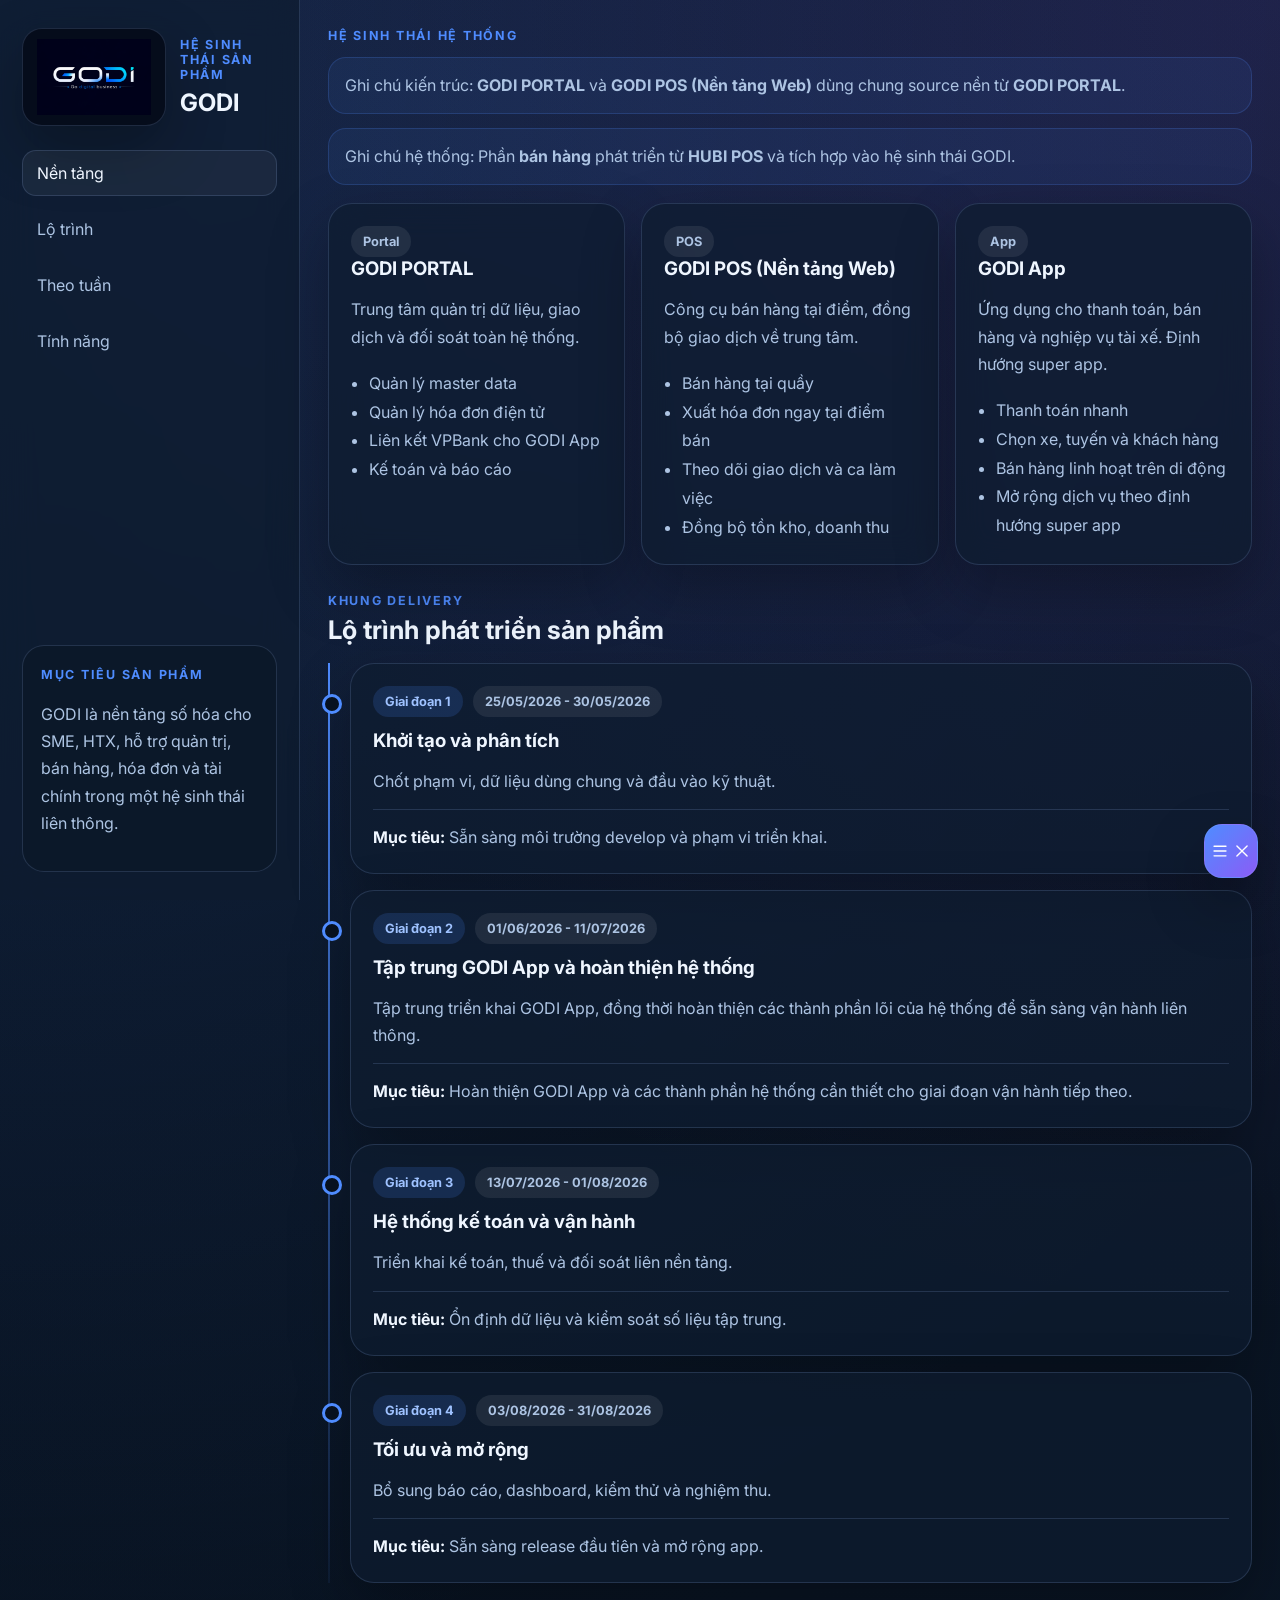
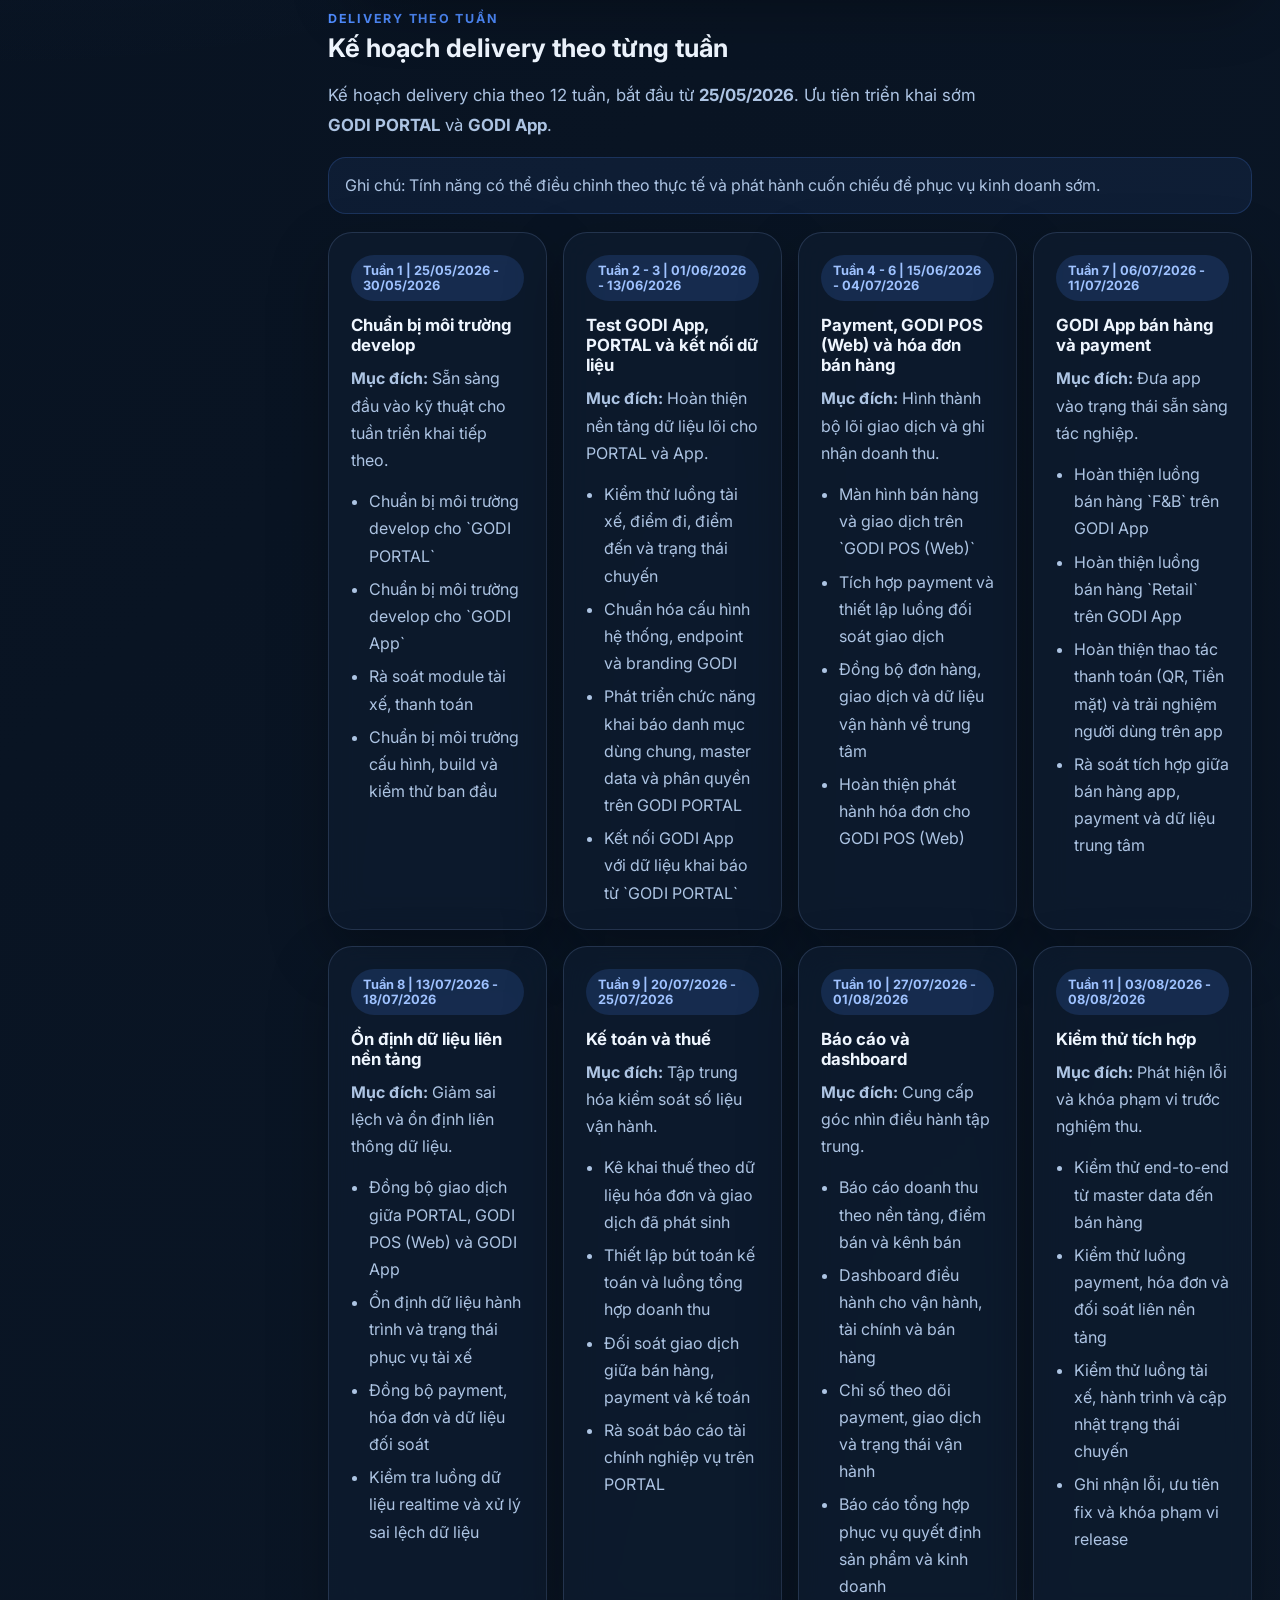
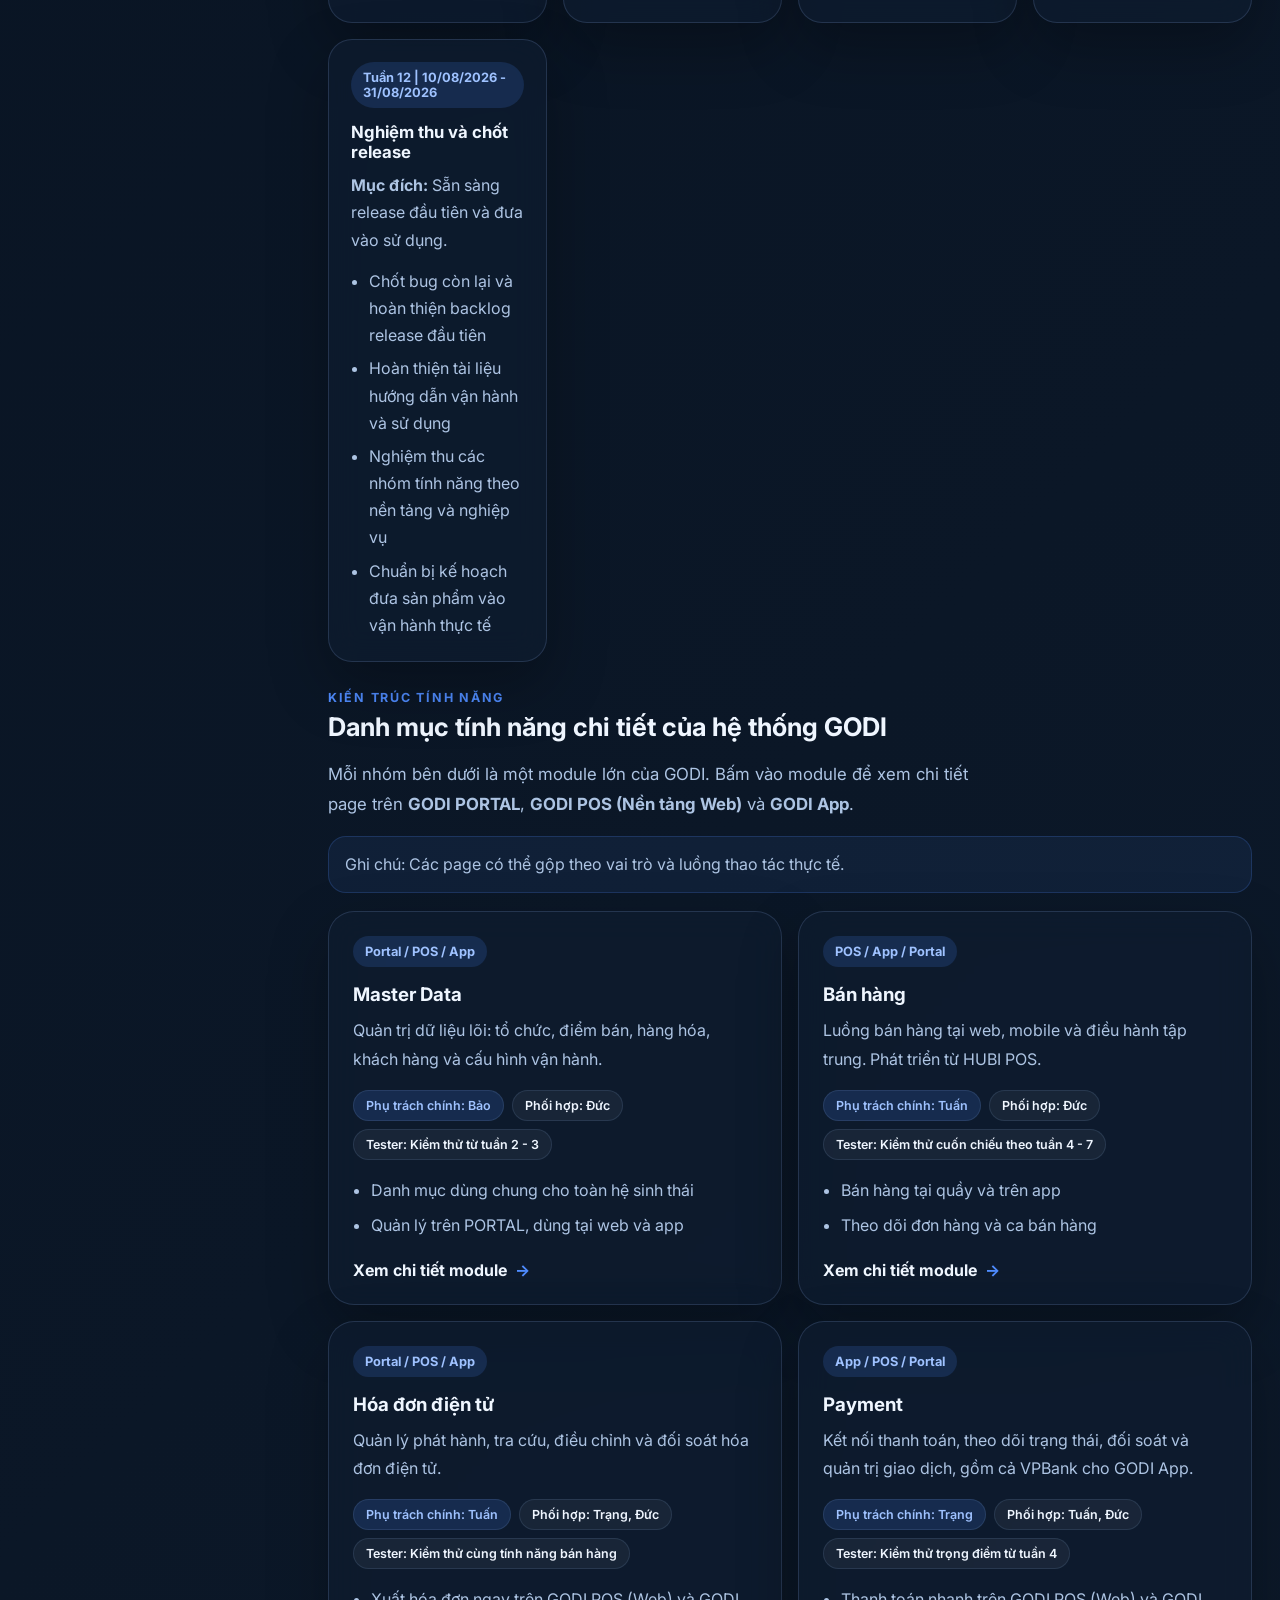
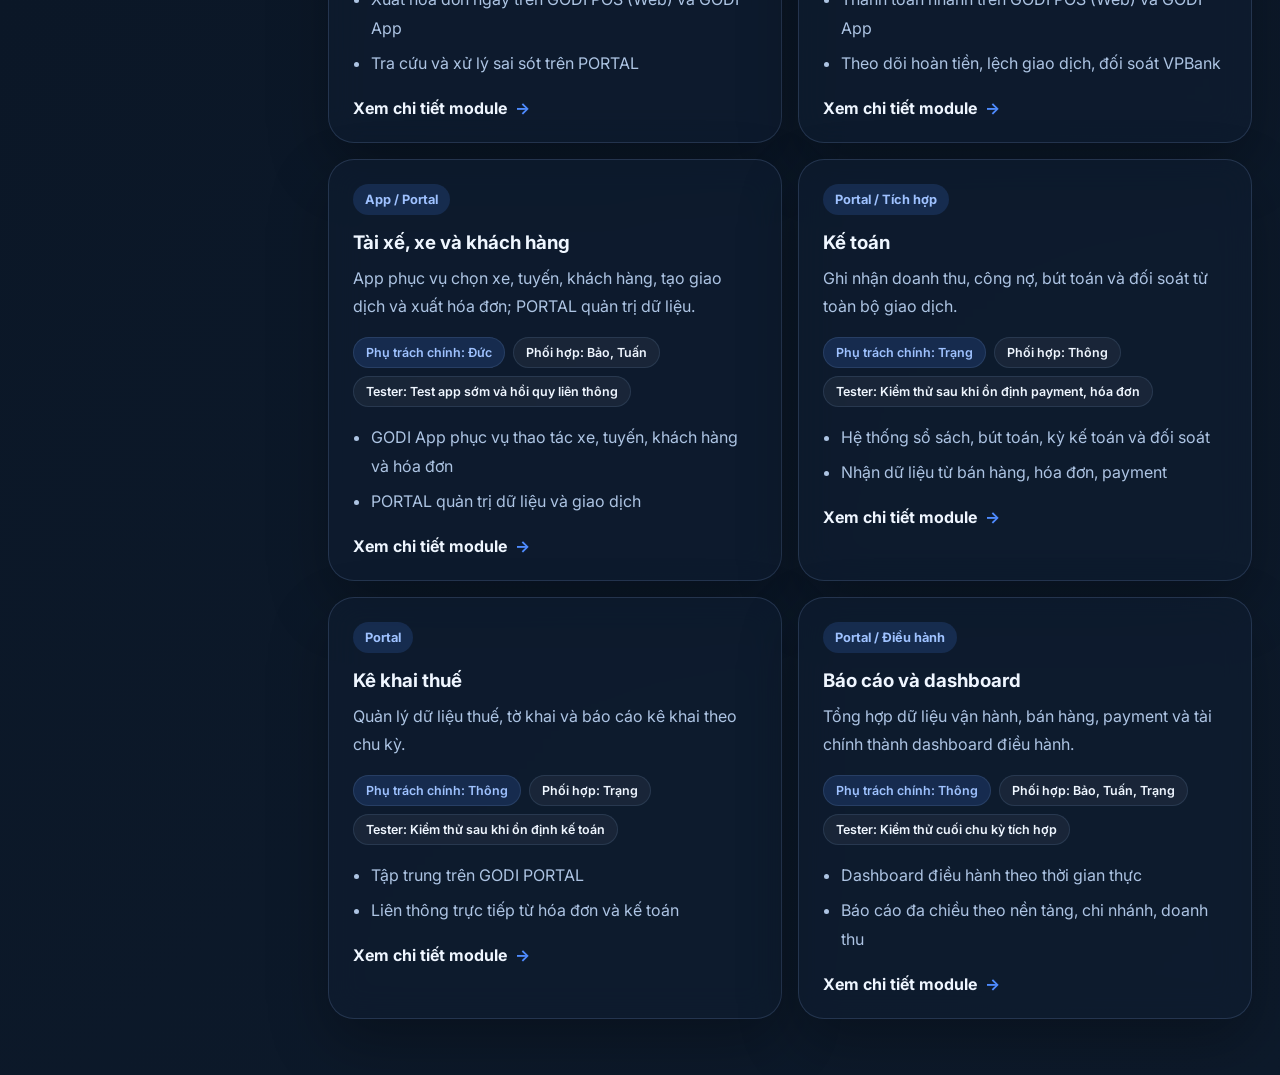
==== index.html @ 2b952940 "Add files via upload" ====
<!DOCTYPE html>
<html lang="vi">
<head>
  <meta charset="UTF-8">
  <meta name="viewport" content="width=device-width, initial-scale=1.0">
  <title>GODI Product Plan</title>
  <meta
    name="description"
    content="Kế hoạch phát triển sản phẩm GODI gồm GODI PORTAL, GODI POS (Nền tảng Web) và GODI App với định hướng phát triển thành super app."
  >
  <link rel="preconnect" href="https://fonts.googleapis.com">
  <link rel="preconnect" href="https://fonts.gstatic.com" crossorigin>
  <link
    href="https://fonts.googleapis.com/css2?family=Inter:wght@400;500;600;700;800&display=swap"
    rel="stylesheet"
  >
  <link rel="icon" type="image/png" href="images/Logo_GODI_1779421321268.png">
  <link rel="stylesheet" href="styles.css">
</head>
<body>
  <div class="page-shell">
    <aside class="side-panel" id="sidePanel">
      <div class="brand-block">
        <div class="brand-logo-wrap">
          <img
            src="images/Logo_GODI_1779421321268.png"
            alt="Logo GODI"
            class="brand-logo"
          >
        </div>
        <div>
          <p class="eyebrow">Hệ sinh thái sản phẩm</p>
          <h1>GODI</h1>
        </div>
      </div>

      <nav class="side-nav">
        <a href="#platforms" class="nav-link active">Nền tảng</a>
        <a href="#timeline" class="nav-link">Lộ trình</a>
        <a href="#weekly-plan" class="nav-link">Theo tuần</a>
        <a href="#features" class="nav-link">Tính năng</a>
      </nav>

      <div class="side-summary">
        <p class="eyebrow">Mục tiêu sản phẩm</p>
        <p>GODI là nền tảng số hóa cho SME, HTX, hỗ trợ quản trị, bán hàng, hóa đơn và tài chính trong một hệ sinh thái liên thông.</p>
      </div>
    </aside>

    <button
      class="mobile-nav-overlay"
      id="mobileNavOverlay"
      type="button"
      aria-label="Đóng menu điều hướng"
    ></button>

    <main class="content">
      <section class="section" id="platforms">
        <div class="section-heading">
          <p class="eyebrow">Hệ sinh thái hệ thống</p>
          <p class="timeline-note">
            Ghi chú kiến trúc: <strong>GODI PORTAL</strong> và <strong>GODI POS (Nền tảng Web)</strong> dùng chung source nền từ <strong>GODI PORTAL</strong>.
          </p>
          <p class="timeline-note">
            Ghi chú hệ thống: Phần <strong>bán hàng</strong> phát triển từ <strong>HUBI POS</strong> và tích hợp vào hệ sinh thái GODI.
          </p>
        </div>

        <div class="platform-grid">
          <article class="platform-card glass-card">
            <span class="platform-tag">Portal</span>
            <h3>GODI PORTAL</h3>
            <p>Trung tâm quản trị dữ liệu, giao dịch và đối soát toàn hệ thống.</p>
            <ul>
              <li>Quản lý master data</li>
              <li>Quản lý hóa đơn điện tử</li>
              <li>Liên kết VPBank cho GODI App</li>
              <li>Kế toán và báo cáo</li>
            </ul>
          </article>

          <article class="platform-card glass-card">
            <span class="platform-tag">POS</span>
            <h3>GODI POS (Nền tảng Web)</h3>
            <p>Công cụ bán hàng tại điểm, đồng bộ giao dịch về trung tâm.</p>
            <ul>
              <li>Bán hàng tại quầy</li>
              <li>Xuất hóa đơn ngay tại điểm bán</li>
              <li>Theo dõi giao dịch và ca làm việc</li>
              <li>Đồng bộ tồn kho, doanh thu</li>
            </ul>
          </article>

          <article class="platform-card glass-card">
            <span class="platform-tag">App</span>
            <h3>GODI App</h3>
            <p>Ứng dụng cho thanh toán, bán hàng và nghiệp vụ tài xế. Định hướng super app.</p>
            <ul>
              <li>Thanh toán nhanh</li>
              <li>Chọn xe, tuyến và khách hàng</li>
              <li>Bán hàng linh hoạt trên di động</li>
              <li>Mở rộng dịch vụ theo định hướng super app</li>
            </ul>
          </article>
        </div>
      </section>

      <section class="section" id="timeline">
        <div class="section-heading">
          <p class="eyebrow">Khung Delivery</p>
          <h2>Lộ trình phát triển sản phẩm</h2>
        </div>

        <div class="timeline">
          <article class="timeline-item">
            <div class="timeline-meta">
              <span class="timeline-phase">Giai đoạn 1</span>
              <span class="timeline-duration">25/05/2026 - 30/05/2026</span>
            </div>
            <h3>Khởi tạo và phân tích</h3>
            <p>Chốt phạm vi, dữ liệu dùng chung và đầu vào kỹ thuật.</p>
            <p class="timeline-goal"><strong>Mục tiêu:</strong> Sẵn sàng môi trường develop và phạm vi triển khai.</p>
          </article>
          <article class="timeline-item">
            <div class="timeline-meta">
              <span class="timeline-phase">Giai đoạn 2</span>
              <span class="timeline-duration">01/06/2026 - 11/07/2026</span>
            </div>
            <h3>Tập trung GODI App và hoàn thiện hệ thống</h3>
            <p>Tập trung triển khai GODI App, đồng thời hoàn thiện các thành phần lõi của hệ thống để sẵn sàng vận hành liên thông.</p>
            <p class="timeline-goal"><strong>Mục tiêu:</strong> Hoàn thiện GODI App và các thành phần hệ thống cần thiết cho giai đoạn vận hành tiếp theo.</p>
          </article>
          <article class="timeline-item">
            <div class="timeline-meta">
              <span class="timeline-phase">Giai đoạn 3</span>
              <span class="timeline-duration">13/07/2026 - 01/08/2026</span>
            </div>
            <h3>Hệ thống kế toán và vận hành</h3>
            <p>Triển khai kế toán, thuế và đối soát liên nền tảng.</p>
            <p class="timeline-goal"><strong>Mục tiêu:</strong> Ổn định dữ liệu và kiểm soát số liệu tập trung.</p>
          </article>
          <article class="timeline-item">
            <div class="timeline-meta">
              <span class="timeline-phase">Giai đoạn 4</span>
              <span class="timeline-duration">03/08/2026 - 31/08/2026</span>
            </div>
            <h3>Tối ưu và mở rộng</h3>
            <p>Bổ sung báo cáo, dashboard, kiểm thử và nghiệm thu.</p>
            <p class="timeline-goal"><strong>Mục tiêu:</strong> Sẵn sàng release đầu tiên và mở rộng app.</p>
          </article>
        </div>
      </section>

      <section class="section" id="weekly-plan">
        <div class="section-heading">
          <p class="eyebrow">Delivery Theo Tuần</p>
          <h2>Kế hoạch delivery theo từng tuần</h2>
          <p class="lead">
            Kế hoạch delivery chia theo 12 tuần, bắt đầu từ <strong>25/05/2026</strong>. Ưu tiên triển khai sớm <strong>GODI PORTAL</strong> và <strong>GODI App</strong>.
          </p>
          <p class="timeline-note">
            Ghi chú: Tính năng có thể điều chỉnh theo thực tế và phát hành cuốn chiếu để phục vụ kinh doanh sớm.
          </p>
          <!-- <div class="section-actions">
            <a class="btn btn-secondary" href="gantt.html">Xem Gantt Chart</a>
          </div> -->
        </div>

        <div class="weekly-grid">
          <article class="weekly-card glass-card">
            <span class="week-badge">Tuần 1 | 25/05/2026 - 30/05/2026</span>
            <h3>Chuẩn bị môi trường develop</h3>
            <p class="weekly-purpose"><strong>Mục đích:</strong> Sẵn sàng đầu vào kỹ thuật cho tuần triển khai tiếp theo.</p>
            <ul class="weekly-feature-list">
              <li>Chuẩn bị môi trường develop cho `GODI PORTAL`</li>
              <li>Chuẩn bị môi trường develop cho `GODI App`</li>
              <li>Rà soát module tài xế, thanh toán</li>
              <li>Chuẩn bị môi trường cấu hình, build và kiểm thử ban đầu</li>
            </ul>
          </article>
          <article class="weekly-card glass-card">
            <span class="week-badge">Tuần 2 - 3 | 01/06/2026 - 13/06/2026</span>
            <h3>Test GODI App, PORTAL và kết nối dữ liệu</h3>
            <p class="weekly-purpose"><strong>Mục đích:</strong> Hoàn thiện nền tảng dữ liệu lõi cho PORTAL và App.</p>
            <ul class="weekly-feature-list">
              <li>Kiểm thử luồng tài xế, điểm đi, điểm đến và trạng thái chuyến</li>
              <li>Chuẩn hóa cấu hình hệ thống, endpoint và branding GODI</li>
              <li>Phát triển chức năng khai báo danh mục dùng chung, master data và phân quyền trên GODI PORTAL</li>
              <li>Kết nối GODI App với dữ liệu khai báo từ `GODI PORTAL`</li>
            </ul>
          </article>
          <article class="weekly-card glass-card">
            <span class="week-badge">Tuần 4 - 6 | 15/06/2026 - 04/07/2026</span>
            <h3>Payment, GODI POS (Web) và hóa đơn bán hàng</h3>
            <p class="weekly-purpose"><strong>Mục đích:</strong> Hình thành bộ lõi giao dịch và ghi nhận doanh thu.</p>
            <ul class="weekly-feature-list">
              <li>Màn hình bán hàng và giao dịch trên `GODI POS (Web)`</li>
              <li>Tích hợp payment và thiết lập luồng đối soát giao dịch</li>
              <li>Đồng bộ đơn hàng, giao dịch và dữ liệu vận hành về trung tâm</li>
              <li>Hoàn thiện phát hành hóa đơn cho GODI POS (Web)</li>
            </ul>
          </article>
          <article class="weekly-card glass-card">
            <span class="week-badge">Tuần 7 | 06/07/2026 - 11/07/2026</span>
            <h3>GODI App bán hàng và payment</h3>
            <p class="weekly-purpose"><strong>Mục đích:</strong> Đưa app vào trạng thái sẵn sàng tác nghiệp.</p>
            <ul class="weekly-feature-list">
              <li>Hoàn thiện luồng bán hàng `F&B` trên GODI App</li>
              <li>Hoàn thiện luồng bán hàng `Retail` trên GODI App</li>
              <li>Hoàn thiện thao tác thanh toán (QR, Tiền mặt) và trải nghiệm người dùng trên app</li>
              <li>Rà soát tích hợp giữa bán hàng app, payment và dữ liệu trung tâm</li>
            </ul>
          </article>
          <article class="weekly-card glass-card">
            <span class="week-badge">Tuần 8 | 13/07/2026 - 18/07/2026</span>
            <h3>Ổn định dữ liệu liên nền tảng</h3>
            <p class="weekly-purpose"><strong>Mục đích:</strong> Giảm sai lệch và ổn định liên thông dữ liệu.</p>
            <ul class="weekly-feature-list">
              <li>Đồng bộ giao dịch giữa PORTAL, GODI POS (Web) và GODI App</li>
              <li>Ổn định dữ liệu hành trình và trạng thái phục vụ tài xế</li>
              <li>Đồng bộ payment, hóa đơn và dữ liệu đối soát</li>
              <li>Kiểm tra luồng dữ liệu realtime và xử lý sai lệch dữ liệu</li>
            </ul>
          </article>

          <article class="weekly-card glass-card">
            <span class="week-badge">Tuần 9 | 20/07/2026 - 25/07/2026</span>
            <h3>Kế toán và thuế</h3>
            <p class="weekly-purpose"><strong>Mục đích:</strong> Tập trung hóa kiểm soát số liệu vận hành.</p>
            <ul class="weekly-feature-list">
              <li>Kê khai thuế theo dữ liệu hóa đơn và giao dịch đã phát sinh</li>
              <li>Thiết lập bút toán kế toán và luồng tổng hợp doanh thu</li>
              <li>Đối soát giao dịch giữa bán hàng, payment và kế toán</li>
              <li>Rà soát báo cáo tài chính nghiệp vụ trên PORTAL</li>
            </ul>
          </article>
          <article class="weekly-card glass-card">
            <span class="week-badge">Tuần 10 | 27/07/2026 - 01/08/2026</span>
            <h3>Báo cáo và dashboard</h3>
            <p class="weekly-purpose"><strong>Mục đích:</strong> Cung cấp góc nhìn điều hành tập trung.</p>
            <ul class="weekly-feature-list">
              <li>Báo cáo doanh thu theo nền tảng, điểm bán và kênh bán</li>
              <li>Dashboard điều hành cho vận hành, tài chính và bán hàng</li>
              <li>Chỉ số theo dõi payment, giao dịch và trạng thái vận hành</li>
              <li>Báo cáo tổng hợp phục vụ quyết định sản phẩm và kinh doanh</li>
            </ul>
          </article>
          <article class="weekly-card glass-card">
            <span class="week-badge">Tuần 11 | 03/08/2026 - 08/08/2026</span>
            <h3>Kiểm thử tích hợp</h3>
            <p class="weekly-purpose"><strong>Mục đích:</strong> Phát hiện lỗi và khóa phạm vi trước nghiệm thu.</p>
            <ul class="weekly-feature-list">
              <li>Kiểm thử end-to-end từ master data đến bán hàng</li>
              <li>Kiểm thử luồng payment, hóa đơn và đối soát liên nền tảng</li>
              <li>Kiểm thử luồng tài xế, hành trình và cập nhật trạng thái chuyến</li>
              <li>Ghi nhận lỗi, ưu tiên fix và khóa phạm vi release</li>
            </ul>
          </article>
          <article class="weekly-card glass-card">
            <span class="week-badge">Tuần 12 | 10/08/2026 - 31/08/2026</span>
            <h3>Nghiệm thu và chốt release</h3>
            <p class="weekly-purpose"><strong>Mục đích:</strong> Sẵn sàng release đầu tiên và đưa vào sử dụng.</p>
            <ul class="weekly-feature-list">
              <li>Chốt bug còn lại và hoàn thiện backlog release đầu tiên</li>
              <li>Hoàn thiện tài liệu hướng dẫn vận hành và sử dụng</li>
              <li>Nghiệm thu các nhóm tính năng theo nền tảng và nghiệp vụ</li>
              <li>Chuẩn bị kế hoạch đưa sản phẩm vào vận hành thực tế</li>
            </ul>
          </article>
        </div>
      </section>

      <section class="section" id="features">
        <div class="section-heading">
          <p class="eyebrow">Kiến trúc tính năng</p>
          <h2>Danh mục tính năng chi tiết của hệ thống GODI</h2>
          <p class="lead">
            Mỗi nhóm bên dưới là một module lớn của GODI. Bấm vào module để xem chi tiết page trên <strong>GODI PORTAL</strong>, <strong>GODI POS (Nền tảng Web)</strong> và <strong>GODI App</strong>.
          </p>
          <p class="timeline-note">
            Ghi chú: Các page có thể gộp theo vai trò và luồng thao tác thực tế.
          </p>
        </div>
<!-- 
        <div class="feature-staffing-summary">
          <article class="feature-staffing-card glass-card">
            <span class="feature-staffing-tag">Nguồn lực triển khai</span>
            <h3>Phân bổ theo đội thực hiện</h3>
            <p>Danh mục bên dưới được phân công theo cơ cấu hiện tại gồm <strong>4 dev hệ thống</strong>, <strong>1 dev mobile</strong> và <strong>1 tester</strong>, để thể hiện rõ ai phụ trách chính, ai phối hợp và thời điểm kiểm thử bám theo từng nhóm chức năng.</p>
          </article>
          <article class="feature-staffing-card glass-card">
            <span class="feature-staffing-tag">Vai trò chính</span>
            <ul class="feature-staffing-list">
              <li><strong>Bảo:</strong> Nền tảng dữ liệu lõi, master data, phân quyền, tích hợp dữ liệu dùng chung.</li>
              <li><strong>Tuấn:</strong> Luồng bán hàng, POS Web, hóa đơn điện tử và giao dịch tại điểm bán.</li>
              <li><strong>Trạng:</strong> Payment, đối soát, kế toán và liên thông dữ liệu tài chính.</li>
              <li><strong>Thông:</strong> Thuế, báo cáo, dashboard và các luồng tổng hợp quản trị.</li>
              <li><strong>Đức:</strong> GODI App cho bán hàng di động, xe, tuyến, khách hàng và hóa đơn trên app.</li>
              <li><strong>Tester:</strong> Kiểm thử cuốn chiếu theo từng module, ưu tiên luồng release sớm và tích hợp liên nền tảng.</li>
            </ul>
          </article>
        </div> -->

        <div class="feature-catalog">
          <a class="feature-card glass-card" href="features/master-data.html">
            <span class="feature-card-tag">Portal / POS / App</span>
            <h3>Master Data</h3>
            <p>Quản trị dữ liệu lõi: tổ chức, điểm bán, hàng hóa, khách hàng và cấu hình vận hành.</p>
            <div class="feature-owner-block">
              <span class="owner-pill owner-primary">Phụ trách chính: Bảo</span>
              <span class="owner-pill">Phối hợp: Đức</span>
              <span class="owner-pill">Tester: Kiểm thử từ tuần 2 - 3</span>
            </div>
            <ul class="feature-card-list">
              <li>Danh mục dùng chung cho toàn hệ sinh thái</li>
              <li>Quản lý trên PORTAL, dùng tại web và app</li>
            </ul>
            <span class="feature-card-cta">Xem chi tiết module</span>
          </a>

          <a class="feature-card glass-card" href="features/sales.html">
            <span class="feature-card-tag">POS / App / Portal</span>
            <h3>Bán hàng</h3>
            <p>Luồng bán hàng tại web, mobile và điều hành tập trung. Phát triển từ HUBI POS.</p>
            <div class="feature-owner-block">
              <span class="owner-pill owner-primary">Phụ trách chính: Tuấn</span>
              <span class="owner-pill">Phối hợp: Đức</span>
              <span class="owner-pill">Tester: Kiểm thử cuốn chiếu theo tuần 4 - 7</span>
            </div>
            <ul class="feature-card-list">
              <li>Bán hàng tại quầy và trên app</li>
              <li>Theo dõi đơn hàng và ca bán hàng</li>
            </ul>
            <span class="feature-card-cta">Xem chi tiết module</span>
          </a>

          <a class="feature-card glass-card" href="features/invoice.html">
            <span class="feature-card-tag">Portal / POS / App</span>
            <h3>Hóa đơn điện tử</h3>
            <p>Quản lý phát hành, tra cứu, điều chỉnh và đối soát hóa đơn điện tử.</p>
            <div class="feature-owner-block">
              <span class="owner-pill owner-primary">Phụ trách chính: Tuấn</span>
              <span class="owner-pill">Phối hợp: Trạng, Đức</span>
              <span class="owner-pill">Tester: Kiểm thử cùng tính năng bán hàng</span>
            </div>
            <ul class="feature-card-list">
              <li>Xuất hóa đơn ngay trên GODI POS (Web) và GODI App</li>
              <li>Tra cứu và xử lý sai sót trên PORTAL</li>
            </ul>
            <span class="feature-card-cta">Xem chi tiết module</span>
          </a>

          <a class="feature-card glass-card" href="features/payment.html">
            <span class="feature-card-tag">App / POS / Portal</span>
            <h3>Payment</h3>
            <p>Kết nối thanh toán, theo dõi trạng thái, đối soát và quản trị giao dịch, gồm cả VPBank cho GODI App.</p>
            <div class="feature-owner-block">
              <span class="owner-pill owner-primary">Phụ trách chính: Trạng</span>
              <span class="owner-pill">Phối hợp: Tuấn, Đức</span>
              <span class="owner-pill">Tester: Kiểm thử trọng điểm từ tuần 4</span>
            </div>
            <ul class="feature-card-list">
              <li>Thanh toán nhanh trên GODI POS (Web) và GODI App</li>
              <li>Theo dõi hoàn tiền, lệch giao dịch, đối soát VPBank</li>
            </ul>
            <span class="feature-card-cta">Xem chi tiết module</span>
          </a>

          <a class="feature-card glass-card" href="features/driver-operations.html">
            <span class="feature-card-tag">App / Portal</span>
            <h3>Tài xế, xe và khách hàng</h3>
            <p>App phục vụ chọn xe, tuyến, khách hàng, tạo giao dịch và xuất hóa đơn; PORTAL quản trị dữ liệu.</p>
            <div class="feature-owner-block">
              <span class="owner-pill owner-primary">Phụ trách chính: Đức</span>
              <span class="owner-pill">Phối hợp: Bảo, Tuấn</span>
              <span class="owner-pill">Tester: Test app sớm và hồi quy liên thông</span>
            </div>
            <ul class="feature-card-list">
              <li>GODI App phục vụ thao tác xe, tuyến, khách hàng và hóa đơn</li>
              <li>PORTAL quản trị dữ liệu và giao dịch</li>
            </ul>
            <span class="feature-card-cta">Xem chi tiết module</span>
          </a>

          <a class="feature-card glass-card" href="features/accounting.html">
            <span class="feature-card-tag">Portal / Tích hợp</span>
            <h3>Kế toán</h3>
            <p>Ghi nhận doanh thu, công nợ, bút toán và đối soát từ toàn bộ giao dịch.</p>
            <div class="feature-owner-block">
              <span class="owner-pill owner-primary">Phụ trách chính: Trạng</span>
              <span class="owner-pill">Phối hợp: Thông</span>
              <span class="owner-pill">Tester: Kiểm thử sau khi ổn định payment, hóa đơn</span>
            </div>
            <ul class="feature-card-list">
              <li>Hệ thống sổ sách, bút toán, kỳ kế toán và đối soát</li>
              <li>Nhận dữ liệu từ bán hàng, hóa đơn, payment</li>
            </ul>
            <span class="feature-card-cta">Xem chi tiết module</span>
          </a>

          <a class="feature-card glass-card" href="features/tax.html">
            <span class="feature-card-tag">Portal</span>
            <h3>Kê khai thuế</h3>
            <p>Quản lý dữ liệu thuế, tờ khai và báo cáo kê khai theo chu kỳ.</p>
            <div class="feature-owner-block">
              <span class="owner-pill owner-primary">Phụ trách chính: Thông</span>
              <span class="owner-pill">Phối hợp: Trạng</span>
              <span class="owner-pill">Tester: Kiểm thử sau khi ổn định kế toán</span>
            </div>
            <ul class="feature-card-list">
              <li>Tập trung trên GODI PORTAL</li>
              <li>Liên thông trực tiếp từ hóa đơn và kế toán</li>
            </ul>
            <span class="feature-card-cta">Xem chi tiết module</span>
          </a>

          <a class="feature-card glass-card" href="features/reporting.html">
            <span class="feature-card-tag">Portal / Điều hành</span>
            <h3>Báo cáo và dashboard</h3>
            <p>Tổng hợp dữ liệu vận hành, bán hàng, payment và tài chính thành dashboard điều hành.</p>
            <div class="feature-owner-block">
              <span class="owner-pill owner-primary">Phụ trách chính: Thông</span>
              <span class="owner-pill">Phối hợp: Bảo, Tuấn, Trạng</span>
              <span class="owner-pill">Tester: Kiểm thử cuối chu kỳ tích hợp</span>
            </div>
            <ul class="feature-card-list">
              <li>Dashboard điều hành theo thời gian thực</li>
              <li>Báo cáo đa chiều theo nền tảng, chi nhánh, doanh thu</li>
            </ul>
            <span class="feature-card-cta">Xem chi tiết module</span>
          </a>
        </div>
      </section>
    </main>
  </div>

  <div class="floating-controls" id="floatingControls">
    <div class="floating-actions" id="floatingActions">
      <button class="float-btn icon-btn" id="toggleTheme" type="button" aria-label="Chuyển giao diện">
        <svg viewBox="0 0 24 24" aria-hidden="true">
          <path d="M12 3.75a.75.75 0 0 1 .75.75v1.5a.75.75 0 0 1-1.5 0V4.5a.75.75 0 0 1 .75-.75Zm0 14.25a.75.75 0 0 1 .75.75v1.5a.75.75 0 0 1-1.5 0v-1.5A.75.75 0 0 1 12 18Zm8.25-6.75a.75.75 0 0 1 0 1.5h-1.5a.75.75 0 0 1 0-1.5h1.5Zm-15 0a.75.75 0 0 1 0 1.5h-1.5a.75.75 0 0 1 0-1.5h1.5Zm11.136-5.886a.75.75 0 0 1 1.06 1.06l-1.06 1.061a.75.75 0 0 1-1.06-1.06l1.06-1.061Zm-8.782 8.782a.75.75 0 0 1 1.06 1.06l-1.06 1.061a.75.75 0 1 1-1.06-1.06l1.06-1.061Zm9.843 2.121a.75.75 0 0 1 0 1.06.75.75 0 0 1-1.06 0l-1.061-1.06a.75.75 0 0 1 1.06-1.061l1.061 1.061Zm-8.782-8.782a.75.75 0 0 1 0 1.06L7.61 9.606a.75.75 0 0 1-1.06-1.06l1.061-1.061a.75.75 0 0 1 1.06 0ZM12 8.25a3.75 3.75 0 1 1 0 7.5 3.75 3.75 0 0 1 0-7.5Z" fill="currentColor"/>
        </svg>
      </button>
      <button class="float-btn icon-btn" id="toggleSidebar" type="button" aria-label="Ẩn hiện menu điều hướng">
        <svg viewBox="0 0 24 24" aria-hidden="true">
          <path d="M4.5 4.5h15a1.5 1.5 0 0 1 1.5 1.5v12a1.5 1.5 0 0 1-1.5 1.5h-15A1.5 1.5 0 0 1 3 18V6a1.5 1.5 0 0 1 1.5-1.5Zm0 1.5V18h4.5V6H4.5Zm6 0v12h9V6h-9Z" fill="currentColor"/>
        </svg>
      </button>
      <a class="float-btn icon-btn" href="#platforms" aria-label="Lên đầu trang">
        <svg viewBox="0 0 24 24" aria-hidden="true">
          <path d="M12.53 4.22a.75.75 0 0 0-1.06 0l-6 6a.75.75 0 1 0 1.06 1.06L11.25 6.56V19.5a.75.75 0 0 0 1.5 0V6.56l4.72 4.72a.75.75 0 1 0 1.06-1.06l-6-6Z" fill="currentColor"/>
        </svg>
      </a>
    </div>
    <button
      class="float-btn icon-btn menu-fab"
      id="toggleFloatingMenu"
      type="button"
      aria-label="Mở menu nổi"
      aria-expanded="false"
      aria-controls="floatingActions"
    >
      <svg class="menu-open-icon" viewBox="0 0 24 24" aria-hidden="true">
        <path d="M4.75 6.75A.75.75 0 0 1 5.5 6h13a.75.75 0 0 1 0 1.5h-13a.75.75 0 0 1-.75-.75Zm0 5.25a.75.75 0 0 1 .75-.75h13a.75.75 0 0 1 0 1.5h-13a.75.75 0 0 1-.75-.75Zm0 5.25a.75.75 0 0 1 .75-.75h13a.75.75 0 0 1 0 1.5h-13a.75.75 0 0 1-.75-.75Z" fill="currentColor"/>
      </svg>
      <svg class="menu-close-icon" viewBox="0 0 24 24" aria-hidden="true">
        <path d="M6.97 5.91a.75.75 0 0 0-1.06 1.06L10.94 12l-5.03 5.03a.75.75 0 1 0 1.06 1.06L12 13.06l5.03 5.03a.75.75 0 0 0 1.06-1.06L13.06 12l5.03-5.03a.75.75 0 1 0-1.06-1.06L12 10.94 6.97 5.91Z" fill="currentColor"/>
      </svg>
    </button>
  </div>

  <script src="app.js"></script>
</body>
</html>
---- styles.css ----
:root {
  --bg: #07111f;
  --bg-soft: #0d1a2b;
  --panel: rgba(15, 28, 48, 0.72);
  --panel-strong: rgba(13, 25, 42, 0.92);
  --text: #eff6ff;
  --muted: #adc4e3;
  --line: rgba(163, 191, 250, 0.16);
  --accent: #4f8cff;
  --accent-2: #8b5cf6;
  --accent-3: #f59e0b;
  --ok: #34d399;
  --shadow: 0 24px 60px rgba(0, 0, 0, 0.28);
}

body.light-theme {
  --bg: #eef4ff;
  --bg-soft: #ddeaff;
  --panel: rgba(255, 255, 255, 0.78);
  --panel-strong: rgba(255, 255, 255, 0.95);
  --text: #0e1726;
  --muted: #4f6484;
  --line: rgba(60, 84, 128, 0.16);
  --accent: #205cf2;
  --accent-2: #6b46ff;
  --accent-3: #ff9f1a;
  --ok: #0f9f71;
  --shadow: 0 24px 60px rgba(29, 55, 105, 0.16);
}

* {
  box-sizing: border-box;
}

html {
  scroll-behavior: smooth;
}

body {
  margin: 0;
  min-height: 100vh;
  font-family: "Inter", Arial, sans-serif;
  color: var(--text);
  background:
    radial-gradient(circle at top left, rgba(79, 140, 255, 0.16), transparent 28%),
    radial-gradient(circle at top right, rgba(139, 92, 246, 0.16), transparent 22%),
    linear-gradient(135deg, var(--bg), var(--bg-soft));
}

body.mobile-nav-open {
  overflow: hidden;
}

a {
  color: inherit;
  text-decoration: none;
}

button {
  font: inherit;
}

.page-shell {
  display: grid;
  grid-template-columns: 300px minmax(0, 1fr);
  min-height: 100vh;
}

.side-panel {
  position: sticky;
  top: 0;
  display: flex;
  flex-direction: column;
  gap: 24px;
  height: 100vh;
  padding: 28px 22px;
  border-right: 1px solid var(--line);
  background: var(--panel);
  backdrop-filter: blur(18px);
}

.brand-block {
  display: flex;
  align-items: center;
  gap: 14px;
}

.brand-logo-wrap {
  display: flex;
  align-items: center;
  justify-content: center;
  width: 100%;
  max-width: 156px;
  padding: 10px 14px;
  border: 1px solid var(--line);
  border-radius: 20px;
  background: rgba(5, 11, 25, 0.88);
  box-shadow: var(--shadow);
}

.brand-logo {
  display: block;
  width: 100%;
  height: auto;
  object-fit: contain;
}

.brand-block h1,
.section-heading h2,
.hero-copy h2,
.stack-card h3,
.platform-card h3,
.timeline-item h3,
.roadmap-card h3 {
  margin: 0;
}

.eyebrow {
  margin: 0 0 6px;
  color: var(--accent);
  font-size: 0.78rem;
  font-weight: 700;
  letter-spacing: 0.14em;
  text-transform: uppercase;
}

.side-nav {
  display: grid;
  gap: 10px;
}

.nav-link {
  padding: 12px 14px;
  border: 1px solid transparent;
  border-radius: 14px;
  color: var(--muted);
  transition: 0.2s ease;
}

.nav-link:hover,
.nav-link.active {
  color: var(--text);
  border-color: var(--line);
  background: rgba(255, 255, 255, 0.05);
}

.side-summary {
  margin-top: auto;
  padding: 18px;
  border: 1px solid var(--line);
  border-radius: 22px;
  background: var(--panel-strong);
  color: var(--muted);
  line-height: 1.7;
}

.mobile-nav-overlay {
  display: none;
}

.content {
  padding: 28px;
}

.section {
  margin-bottom: 28px;
}

.hero {
  display: grid;
  grid-template-columns: minmax(0, 1.15fr) minmax(300px, 0.85fr);
  gap: 22px;
}

.hero-copy,
.hero-panel,
.platform-card,
.roadmap-toolbar,
.roadmap-card,
.feature-table,
.timeline-item {
  border: 1px solid var(--line);
  box-shadow: var(--shadow);
}

.hero-copy,
.hero-panel {
  padding: 28px;
  border-radius: 28px;
  background: var(--panel);
  backdrop-filter: blur(18px);
}

.hero-logo-card {
  display: inline-flex;
  align-items: center;
  justify-content: center;
  margin-bottom: 18px;
  padding: 12px 18px;
  border: 1px solid var(--line);
  border-radius: 22px;
  background: rgba(5, 11, 25, 0.86);
  box-shadow: var(--shadow);
}

.hero-logo {
  display: block;
  width: min(100%, 260px);
  height: auto;
  object-fit: contain;
}

.hero-slogan {
  display: inline-flex;
  flex-direction: column;
  gap: 6px;
  margin: 0 0 16px;
  padding: 12px 16px;
  border: 1px solid rgba(79, 140, 255, 0.24);
  border-radius: 18px;
  background: linear-gradient(135deg, rgba(79, 140, 255, 0.12), rgba(139, 92, 246, 0.12));
}

.slogan-label {
  color: var(--muted);
  font-size: 0.8rem;
  font-weight: 600;
  letter-spacing: 0.08em;
  text-transform: uppercase;
}

.slogan-text {
  color: var(--text);
  font-size: clamp(1.2rem, 2vw, 1.8rem);
  font-weight: 800;
  letter-spacing: 0.02em;
}

.hero-copy h2 {
  font-size: clamp(2.1rem, 3vw, 3.7rem);
  line-height: 1.12;
  max-width: 13ch;
}

.lead {
  max-width: 62ch;
  color: var(--muted);
  font-size: 1.05rem;
  line-height: 1.8;
}

.hero-actions {
  display: flex;
  flex-wrap: wrap;
  gap: 12px;
  margin: 28px 0;
}

.btn {
  display: inline-flex;
  align-items: center;
  justify-content: center;
  min-width: 150px;
  padding: 14px 18px;
  border-radius: 16px;
  font-weight: 700;
  transition: transform 0.2s ease, opacity 0.2s ease;
}

.btn:hover,
.float-btn:hover,
.roadmap-filter:hover {
  transform: translateY(-2px);
}

.btn-primary {
  background: linear-gradient(135deg, var(--accent), var(--accent-2));
  color: #fff;
}

.btn-secondary {
  border: 1px solid var(--line);
  background: rgba(255, 255, 255, 0.05);
}

.hero-stats {
  display: grid;
  grid-template-columns: repeat(3, minmax(0, 1fr));
  gap: 14px;
}

.stat-card {
  padding: 18px;
  border: 1px solid var(--line);
  border-radius: 20px;
  background: rgba(255, 255, 255, 0.04);
}

.stat-value {
  display: block;
  margin-bottom: 8px;
  font-size: 1.8rem;
  font-weight: 800;
}

.stat-label {
  color: var(--muted);
  font-size: 0.95rem;
  line-height: 1.5;
}

.glass-card {
  background: var(--panel);
  backdrop-filter: blur(16px);
}

.panel-header {
  display: flex;
  flex-wrap: wrap;
  gap: 10px;
  margin-bottom: 18px;
}

.pill,
.platform-tag,
.timeline-phase,
.roadmap-step {
  display: inline-flex;
  align-items: center;
  justify-content: center;
  width: fit-content;
  padding: 8px 12px;
  border-radius: 999px;
  font-size: 0.8rem;
  font-weight: 700;
}

.pill,
.platform-tag {
  background: rgba(255, 255, 255, 0.08);
  color: var(--muted);
}

.pill-accent,
.timeline-phase,
.roadmap-step {
  background: rgba(79, 140, 255, 0.16);
  color: #9fc2ff;
}

.platform-stack,
.platform-grid,
.roadmap-grid,
.plan-grid,
.ownership-grid {
  display: grid;
  gap: 16px;
}

.platform-stack {
  grid-template-columns: 1fr;
}

.stack-card,
.platform-card,
.roadmap-card {
  position: relative;
  overflow: hidden;
  padding: 22px;
  border-radius: 24px;
}

.stack-card::before,
.platform-card::before,
.roadmap-card::before {
  content: "";
  position: absolute;
  inset: auto -20% -45% auto;
  width: 180px;
  height: 180px;
  border-radius: 50%;
  opacity: 0.28;
  filter: blur(6px);
}

.accent-blue::before {
  background: var(--accent);
}

.accent-violet::before {
  background: var(--accent-2);
}

.accent-amber::before {
  background: var(--accent-3);
}

.stack-card p,
.platform-card p,
.timeline-item p,
.roadmap-card p {
  position: relative;
  margin-bottom: 0;
  color: var(--muted);
  line-height: 1.7;
}

.section-heading {
  margin-bottom: 18px;
}

.section-heading h2 {
  font-size: clamp(1.6rem, 2vw, 2.4rem);
}

.timeline-note {
  margin: 14px 0 0;
  padding: 14px 16px;
  border: 1px solid rgba(79, 140, 255, 0.2);
  border-radius: 18px;
  background: rgba(79, 140, 255, 0.08);
  color: var(--muted);
  line-height: 1.7;
}

.platform-grid {
  grid-template-columns: repeat(3, minmax(0, 1fr));
}

.plan-grid {
  grid-template-columns: repeat(2, minmax(0, 1fr));
}

.ownership-grid {
  grid-template-columns: repeat(2, minmax(0, 1fr));
}

.plan-card,
.ownership-card {
  padding: 22px;
  border: 1px solid var(--line);
  border-radius: 24px;
  box-shadow: var(--shadow);
}

.plan-tag {
  display: inline-flex;
  align-items: center;
  justify-content: center;
  width: fit-content;
  padding: 8px 12px;
  border-radius: 999px;
  background: rgba(79, 140, 255, 0.16);
  color: #9fc2ff;
  font-size: 0.8rem;
  font-weight: 700;
}

.plan-card h3,
.ownership-card h3 {
  margin: 14px 0 10px;
}

.plan-card p,
.ownership-card p {
  margin: 0;
  color: var(--muted);
  line-height: 1.7;
}

.plan-list {
  margin: 14px 0 0;
  padding-left: 18px;
  color: var(--muted);
  line-height: 1.8;
}

.plan-list li + li {
  margin-top: 6px;
}

.ownership-header {
  display: flex;
  flex-wrap: wrap;
  align-items: center;
  gap: 10px;
  margin-bottom: 8px;
}

.platform-card ul {
  margin: 18px 0 0;
  padding-left: 18px;
  color: var(--muted);
  line-height: 1.8;
}

.timeline {
  position: relative;
  display: grid;
  gap: 16px;
  padding-left: 22px;
}

.timeline::before {
  content: "";
  position: absolute;
  top: 0;
  bottom: 0;
  left: 0;
  width: 2px;
  background: linear-gradient(var(--accent), rgba(79, 140, 255, 0.08));
}

.timeline-item {
  position: relative;
  padding: 22px;
  border-radius: 24px;
  background: var(--panel);
}

.timeline-meta {
  display: flex;
  flex-wrap: wrap;
  gap: 10px;
  margin-bottom: 12px;
}

.timeline-duration {
  display: inline-flex;
  align-items: center;
  justify-content: center;
  width: fit-content;
  padding: 8px 12px;
  border-radius: 999px;
  background: rgba(255, 255, 255, 0.08);
  color: var(--muted);
  font-size: 0.8rem;
  font-weight: 700;
}

.timeline-goal {
  margin-top: 14px;
  padding-top: 14px;
  border-top: 1px solid var(--line);
}

.timeline-goal strong {
  color: var(--text);
}

.timeline-item::before {
  content: "";
  position: absolute;
  top: 30px;
  left: -29px;
  width: 14px;
  height: 14px;
  border: 3px solid var(--accent);
  border-radius: 50%;
  background: var(--bg);
}

.roadmap-toolbar {
  display: flex;
  flex-wrap: wrap;
  gap: 12px;
  padding: 14px;
  border-radius: 22px;
  margin-bottom: 16px;
}

.roadmap-filter {
  padding: 11px 16px;
  border: 1px solid var(--line);
  border-radius: 14px;
  background: rgba(255, 255, 255, 0.06);
  color: var(--muted);
  cursor: pointer;
  transition: 0.2s ease;
}

.roadmap-filter.active {
  color: #fff;
  background: linear-gradient(135deg, var(--accent), var(--accent-2));
}

.roadmap-grid {
  grid-template-columns: repeat(2, minmax(0, 1fr));
}

.roadmap-card.hidden {
  display: none;
}

.weekly-grid {
  display: grid;
  grid-template-columns: repeat(4, minmax(0, 1fr));
  gap: 16px;
}

.weekly-card {
  padding: 22px;
  border: 1px solid var(--line);
  border-radius: 24px;
  box-shadow: var(--shadow);
}

.weekly-card h3 {
  margin: 14px 0 10px;
  font-size: 1.05rem;
}

.weekly-card p {
  margin: 0;
  color: var(--muted);
  line-height: 1.7;
}

.weekly-feature-list {
  margin: 14px 0 0;
  padding-left: 18px;
  color: var(--muted);
  line-height: 1.7;
}

.weekly-feature-list li + li {
  margin-top: 6px;
}

.week-badge {
  display: inline-flex;
  align-items: center;
  justify-content: center;
  width: fit-content;
  padding: 8px 12px;
  border-radius: 999px;
  background: rgba(79, 140, 255, 0.16);
  color: #9fc2ff;
  font-size: 0.8rem;
  font-weight: 700;
}

.feature-catalog,
.detail-grid,
.scope-grid {
  display: grid;
  gap: 16px;
}

.feature-staffing-summary {
  display: grid;
  grid-template-columns: minmax(0, 1fr) minmax(0, 1.3fr);
  gap: 16px;
  margin-bottom: 16px;
}

.feature-staffing-card {
  padding: 22px;
  border: 1px solid var(--line);
  border-radius: 24px;
  box-shadow: var(--shadow);
}

.feature-staffing-card h3 {
  margin: 14px 0 10px;
}

.feature-staffing-card p {
  margin: 0;
  color: var(--muted);
  line-height: 1.8;
}

.feature-staffing-tag {
  display: inline-flex;
  align-items: center;
  justify-content: center;
  width: fit-content;
  padding: 8px 12px;
  border-radius: 999px;
  background: rgba(79, 140, 255, 0.16);
  color: #9fc2ff;
  font-size: 0.8rem;
  font-weight: 700;
}

.feature-staffing-list {
  margin: 16px 0 0;
  padding-left: 18px;
  color: var(--muted);
  line-height: 1.8;
}

.feature-staffing-list li + li {
  margin-top: 6px;
}

.feature-catalog {
  grid-template-columns: repeat(2, minmax(0, 1fr));
}

.feature-card {
  display: block;
  padding: 24px;
  border: 1px solid var(--line);
  border-radius: 26px;
  box-shadow: var(--shadow);
  transition: transform 0.2s ease, border-color 0.2s ease, background 0.2s ease;
}

.feature-card:hover {
  transform: translateY(-4px);
  border-color: rgba(79, 140, 255, 0.34);
  background: rgba(21, 38, 64, 0.82);
}

.feature-card-tag,
.detail-chip,
.detail-page-tag,
.scope-card-tag {
  display: inline-flex;
  align-items: center;
  justify-content: center;
  width: fit-content;
  padding: 8px 12px;
  border-radius: 999px;
  background: rgba(79, 140, 255, 0.16);
  color: #9fc2ff;
  font-size: 0.8rem;
  font-weight: 700;
}

.feature-card h3,
.detail-block h3,
.scope-card h3 {
  margin: 16px 0 10px;
}

.feature-card p,
.detail-block p,
.scope-card p,
.detail-page-header p,
.detail-note {
  margin: 0;
  color: var(--muted);
  line-height: 1.8;
}

.feature-owner-block {
  display: flex;
  flex-wrap: wrap;
  gap: 8px;
  margin-top: 16px;
}

.owner-pill {
  display: inline-flex;
  align-items: center;
  justify-content: center;
  width: fit-content;
  padding: 7px 12px;
  border: 1px solid rgba(159, 194, 255, 0.12);
  border-radius: 999px;
  background: rgba(255, 255, 255, 0.05);
  color: var(--text);
  font-size: 0.78rem;
  font-weight: 600;
}

.owner-primary {
  background: rgba(79, 140, 255, 0.16);
  color: #9fc2ff;
}

.feature-card-list,
.page-list {
  margin: 16px 0 0;
  padding-left: 18px;
  color: var(--muted);
  line-height: 1.8;
}

.feature-card-list li + li,
.page-list li + li {
  margin-top: 6px;
}

.feature-card-cta {
  display: inline-flex;
  align-items: center;
  gap: 8px;
  margin-top: 20px;
  color: var(--text);
  font-weight: 700;
}

.feature-card-cta::after {
  content: "->";
  color: var(--accent);
}

.detail-page {
  padding: 28px;
}

.detail-shell {
  width: min(1240px, 100%);
  margin: 0 auto;
}

.detail-page-header,
.detail-block,
.scope-card {
  padding: 26px;
  border: 1px solid var(--line);
  border-radius: 28px;
  box-shadow: var(--shadow);
  background: var(--panel);
  backdrop-filter: blur(16px);
}

.detail-page-header {
  margin-bottom: 24px;
}

.detail-header-top {
  display: flex;
  flex-wrap: wrap;
  align-items: center;
  justify-content: space-between;
  gap: 16px;
  margin-bottom: 16px;
}

.back-link {
  display: inline-flex;
  align-items: center;
  gap: 10px;
  padding: 11px 16px;
  border: 1px solid var(--line);
  border-radius: 14px;
  color: var(--text);
  background: rgba(255, 255, 255, 0.06);
}

.back-link::before {
  content: "<-";
  color: var(--accent);
}

.detail-page-header h1 {
  margin: 0 0 14px;
  font-size: clamp(2rem, 3vw, 3.2rem);
  line-height: 1.15;
}

.detail-meta {
  display: flex;
  flex-wrap: wrap;
  gap: 10px;
  margin-bottom: 18px;
}

.detail-grid {
  grid-template-columns: repeat(2, minmax(0, 1fr));
}

.scope-grid {
  grid-template-columns: repeat(3, minmax(0, 1fr));
  margin: 20px 0 24px;
}

.detail-section {
  margin-bottom: 28px;
}

.detail-section:last-child {
  margin-bottom: 0;
}

.detail-section-heading {
  margin-bottom: 16px;
}

.detail-section-heading h2 {
  margin: 0 0 8px;
  font-size: clamp(1.4rem, 2vw, 2rem);
}

.detail-block-header {
  display: flex;
  flex-wrap: wrap;
  align-items: center;
  gap: 12px;
  margin-bottom: 14px;
}

.detail-block-header h3 {
  margin: 0;
}

.detail-chip-group {
  display: flex;
  flex-wrap: wrap;
  gap: 10px;
  margin-top: 16px;
}

.staffing-summary,
.staffing-grid {
  display: grid;
  gap: 16px;
}

.staffing-summary {
  grid-template-columns: repeat(3, minmax(0, 1fr));
  margin-bottom: 16px;
}

.staff-summary-card,
.staff-card {
  padding: 22px;
  border: 1px solid var(--line);
  border-radius: 24px;
  box-shadow: var(--shadow);
}

.staff-summary-card {
  display: flex;
  flex-direction: column;
  gap: 8px;
  align-items: flex-start;
}

.staff-number {
  font-size: 2rem;
  font-weight: 800;
}

.staff-label {
  color: var(--muted);
  line-height: 1.6;
}

.staffing-grid {
  grid-template-columns: repeat(2, minmax(0, 1fr));
}

.staff-badge {
  display: inline-flex;
  align-items: center;
  justify-content: center;
  width: fit-content;
  padding: 8px 12px;
  border-radius: 999px;
  background: rgba(79, 140, 255, 0.16);
  color: #9fc2ff;
  font-size: 0.8rem;
  font-weight: 700;
}

.staff-card h3 {
  margin: 14px 0 10px;
}

.staff-card p {
  margin: 0;
  color: var(--muted);
  line-height: 1.7;
}

.feature-table {
  overflow: hidden;
  border-radius: 26px;
}

.table-row {
  display: grid;
  grid-template-columns: 1.2fr repeat(3, 1fr);
}

.table-row span {
  padding: 18px;
  border-bottom: 1px solid var(--line);
  border-right: 1px solid var(--line);
}

.table-row span:last-child {
  border-right: 0;
}

.table-head {
  background: rgba(255, 255, 255, 0.06);
  font-weight: 700;
}

.floating-controls {
  position: fixed;
  right: 22px;
  bottom: 22px;
  display: flex;
  align-items: flex-end;
  flex-direction: column;
  gap: 10px;
  z-index: 10;
}

.floating-actions {
  display: flex;
  flex-direction: column;
  align-items: flex-end;
  gap: 10px;
  opacity: 0;
  transform: translateY(10px) scale(0.96);
  pointer-events: none;
  transition: opacity 0.2s ease, transform 0.2s ease;
}

.floating-controls.open .floating-actions {
  opacity: 1;
  transform: translateY(0) scale(1);
  pointer-events: auto;
}

.float-btn {
  display: inline-flex;
  align-items: center;
  justify-content: center;
  width: 54px;
  height: 54px;
  padding: 0;
  border: 1px solid var(--line);
  border-radius: 18px;
  background: var(--panel-strong);
  color: var(--text);
  cursor: pointer;
  box-shadow: var(--shadow);
  backdrop-filter: blur(14px);
  transition: transform 0.2s ease, background 0.2s ease;
}

.icon-btn svg {
  width: 22px;
  height: 22px;
  display: block;
}

.menu-fab {
  background: linear-gradient(135deg, var(--accent), var(--accent-2));
  color: #fff;
}

.menu-close-icon {
  display: none;
}

.floating-controls.open .menu-open-icon {
  display: none;
}

.floating-controls.open .menu-close-icon {
  display: block;
}

.side-panel.collapsed {
  transform: translateX(-100%);
}

@media (max-width: 1200px) {
  .page-shell {
    grid-template-columns: 1fr;
  }

  .mobile-nav-overlay {
    display: block;
    position: fixed;
    inset: 0;
    border: 0;
    padding: 0;
    background: rgba(4, 10, 22, 0.56);
    opacity: 0;
    pointer-events: none;
    transition: opacity 0.24s ease;
    z-index: 18;
  }

  body.mobile-nav-open .mobile-nav-overlay {
    opacity: 1;
    pointer-events: auto;
  }

  .side-panel {
    position: fixed;
    inset: 0 auto 0 0;
    width: min(340px, 86vw);
    height: 100vh;
    padding: 24px 18px 22px;
    border: 0;
    border-right: 1px solid var(--line);
    border-radius: 0 28px 28px 0;
    background: rgba(8, 18, 33, 0.96);
    box-shadow: 0 32px 80px rgba(0, 0, 0, 0.42);
    z-index: 20;
    transition: transform 0.28s ease, opacity 0.24s ease;
  }

  .side-panel.collapsed {
    transform: translateX(-108%);
    opacity: 0.98;
  }

  .side-nav {
    gap: 12px;
  }

  .nav-link {
    padding: 14px 16px;
    border-radius: 16px;
    font-size: 1rem;
  }

  .side-summary {
    margin-top: 4px;
    border-radius: 20px;
  }

  .content {
    padding: 20px;
  }

  .hero,
  .platform-grid,
  .plan-grid,
  .ownership-grid,
  .roadmap-grid,
  .weekly-grid,
  .feature-staffing-summary,
  .feature-catalog,
  .detail-grid,
  .scope-grid,
  .staffing-summary,
  .staffing-grid,
  .hero-stats {
    grid-template-columns: 1fr;
  }

  .table-row {
    grid-template-columns: repeat(4, minmax(160px, 1fr));
    min-width: 760px;
  }

  .feature-table {
    overflow-x: auto;
  }
}

@media (min-width: 1201px) {
  .side-panel.collapsed {
    transform: translateX(-82%);
    opacity: 0.92;
  }
}

@media (max-width: 720px) {
  .hero-copy,
  .hero-panel,
  .platform-card,
  .timeline-item,
  .roadmap-card,
  .weekly-card,
  .feature-card,
  .detail-page-header,
  .detail-block,
  .scope-card,
  .staff-summary-card,
  .staff-card {
    padding: 20px;
    border-radius: 22px;
  }

  .content {
    padding: 16px;
  }

  .detail-page {
    padding: 16px;
  }

  .brand-block {
    align-items: flex-start;
    flex-direction: column;
    gap: 12px;
  }

  .brand-logo-wrap {
    max-width: 180px;
    padding: 10px 12px;
  }

  .floating-controls {
    right: 14px;
    bottom: 14px;
  }

  .float-btn {
    width: 50px;
    height: 50px;
  }
}
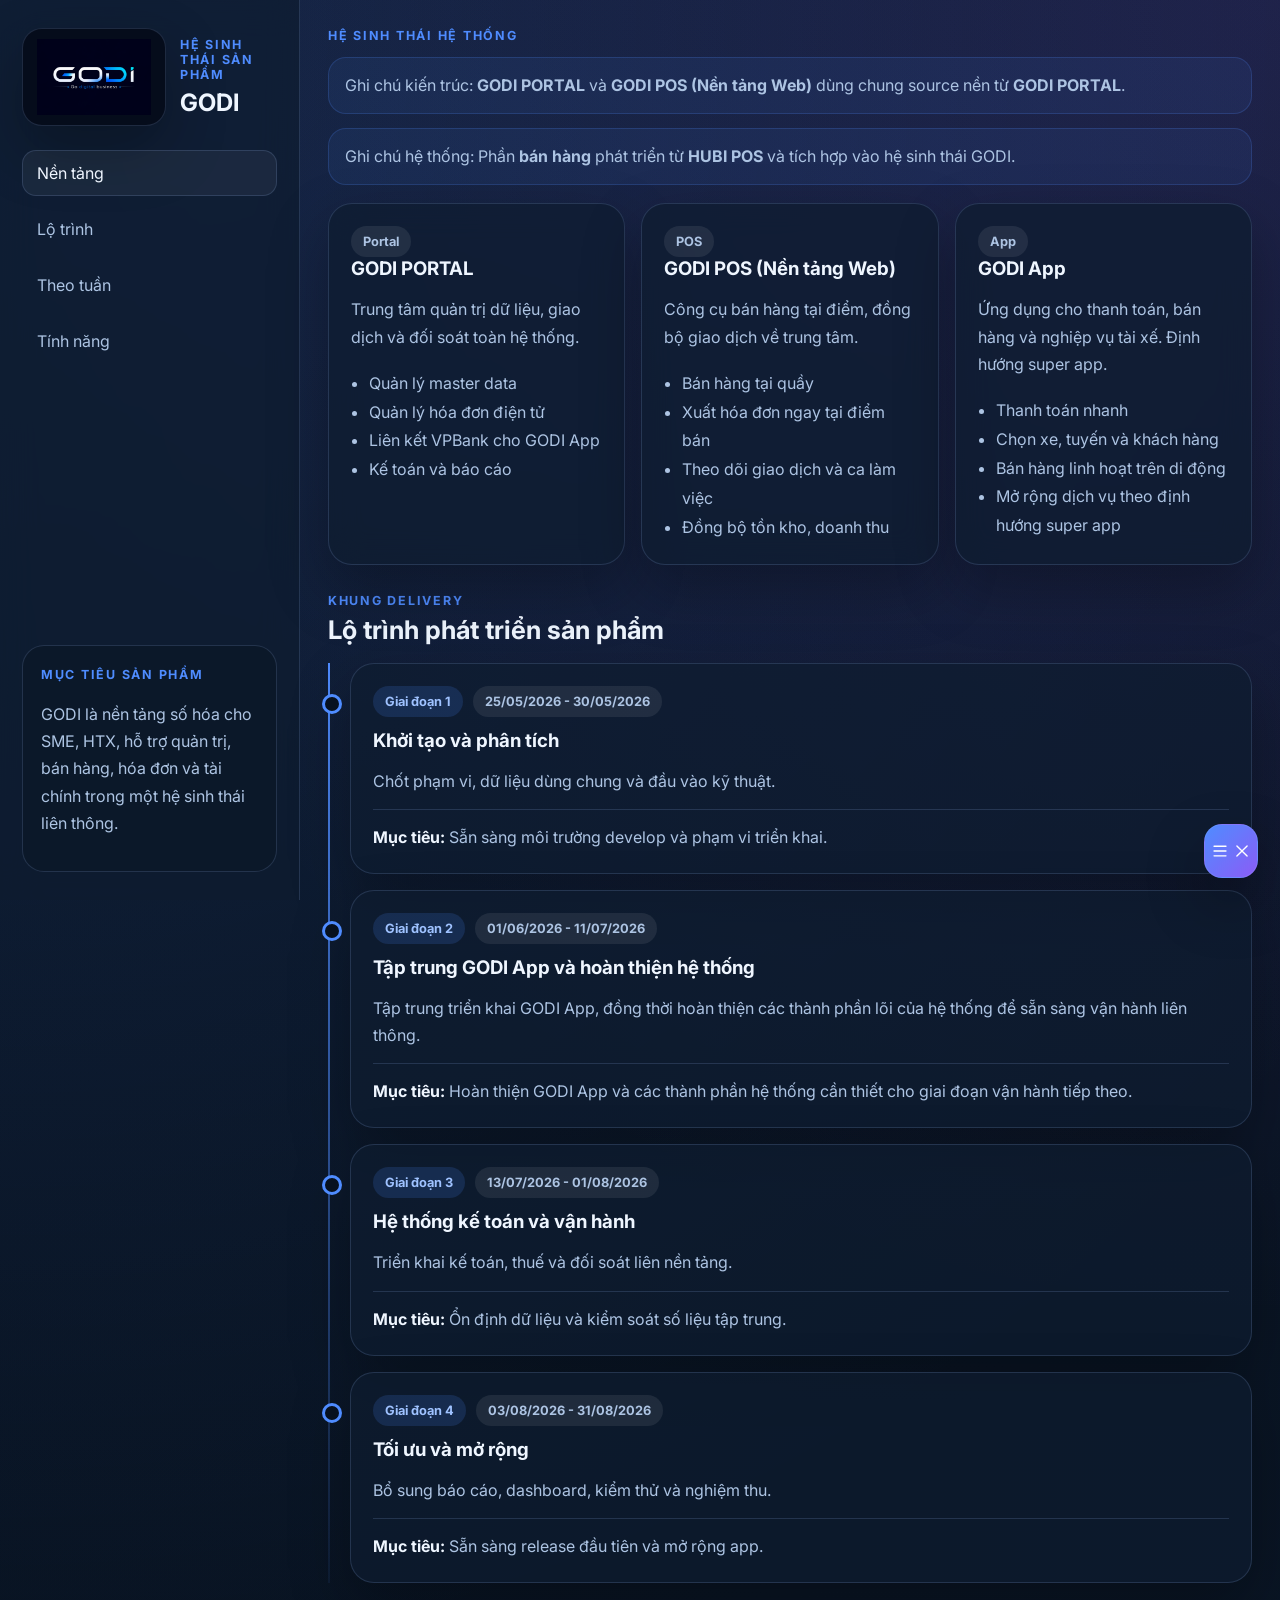
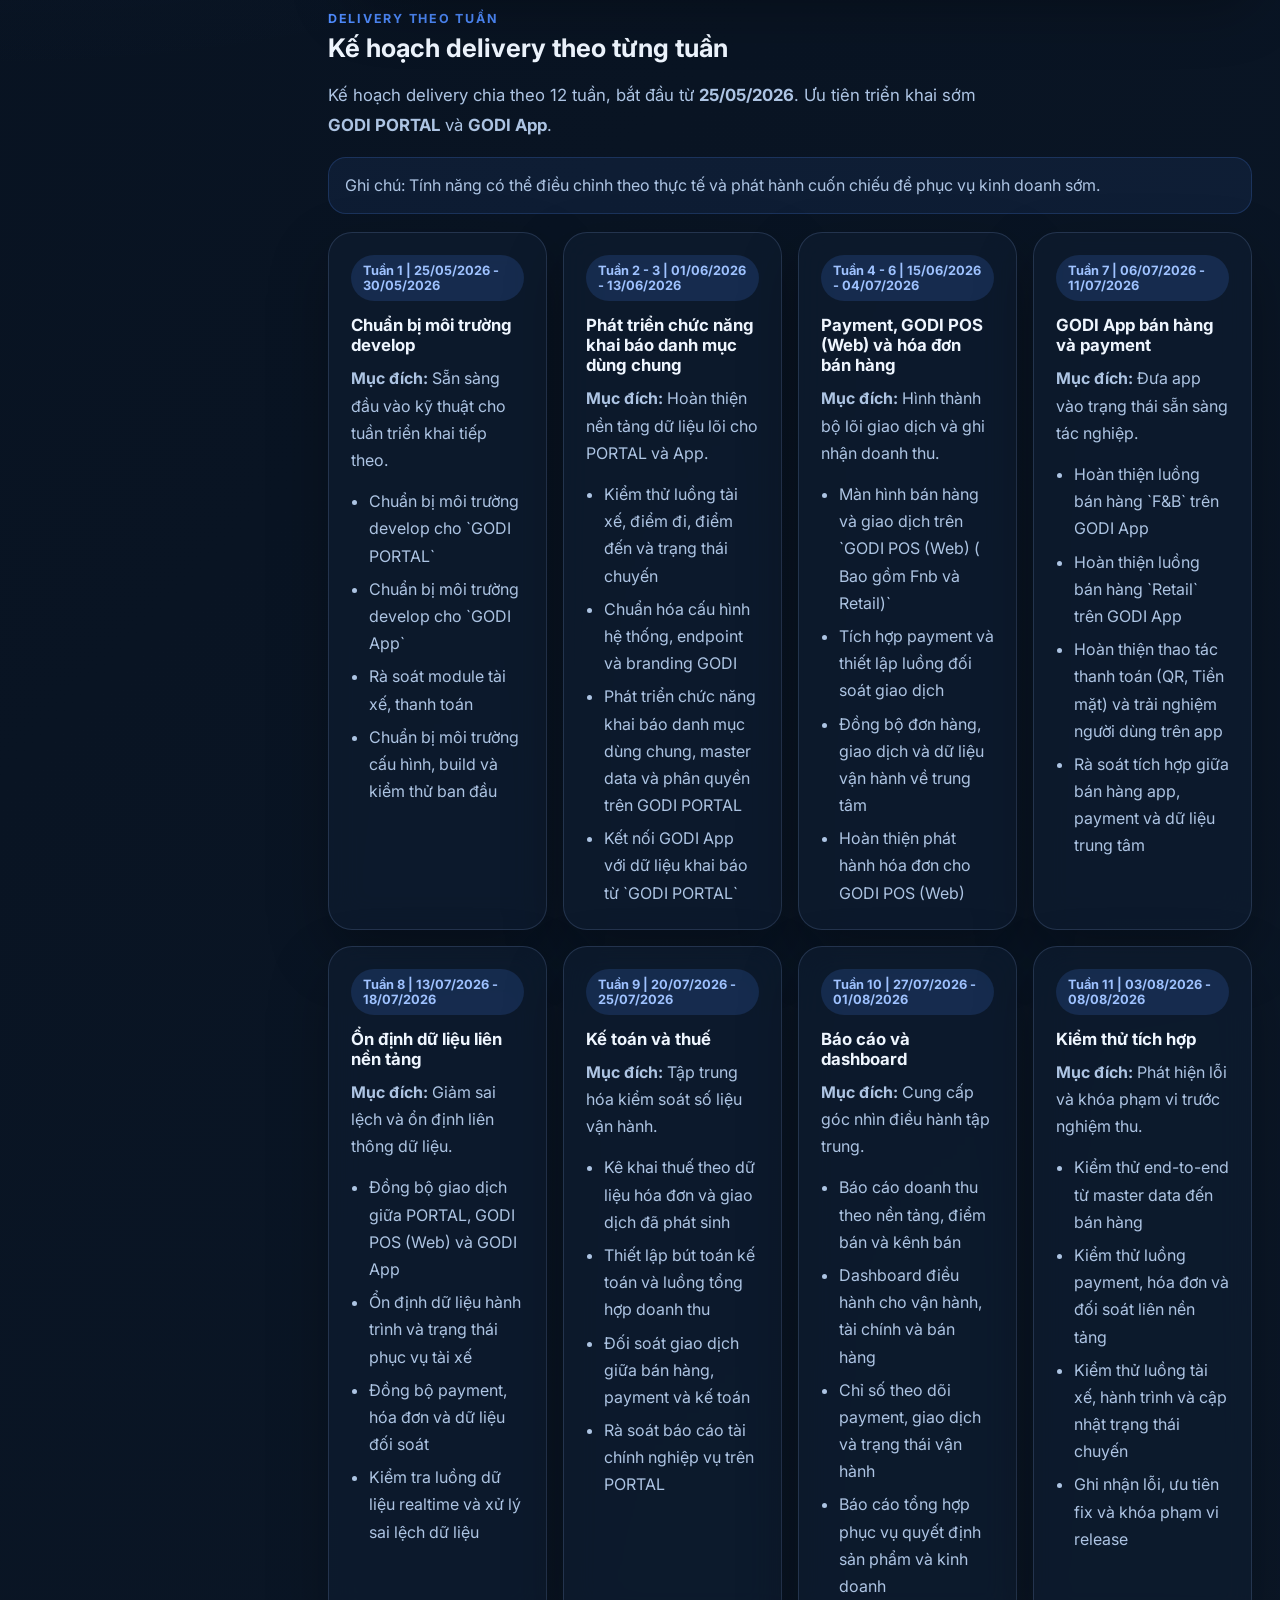
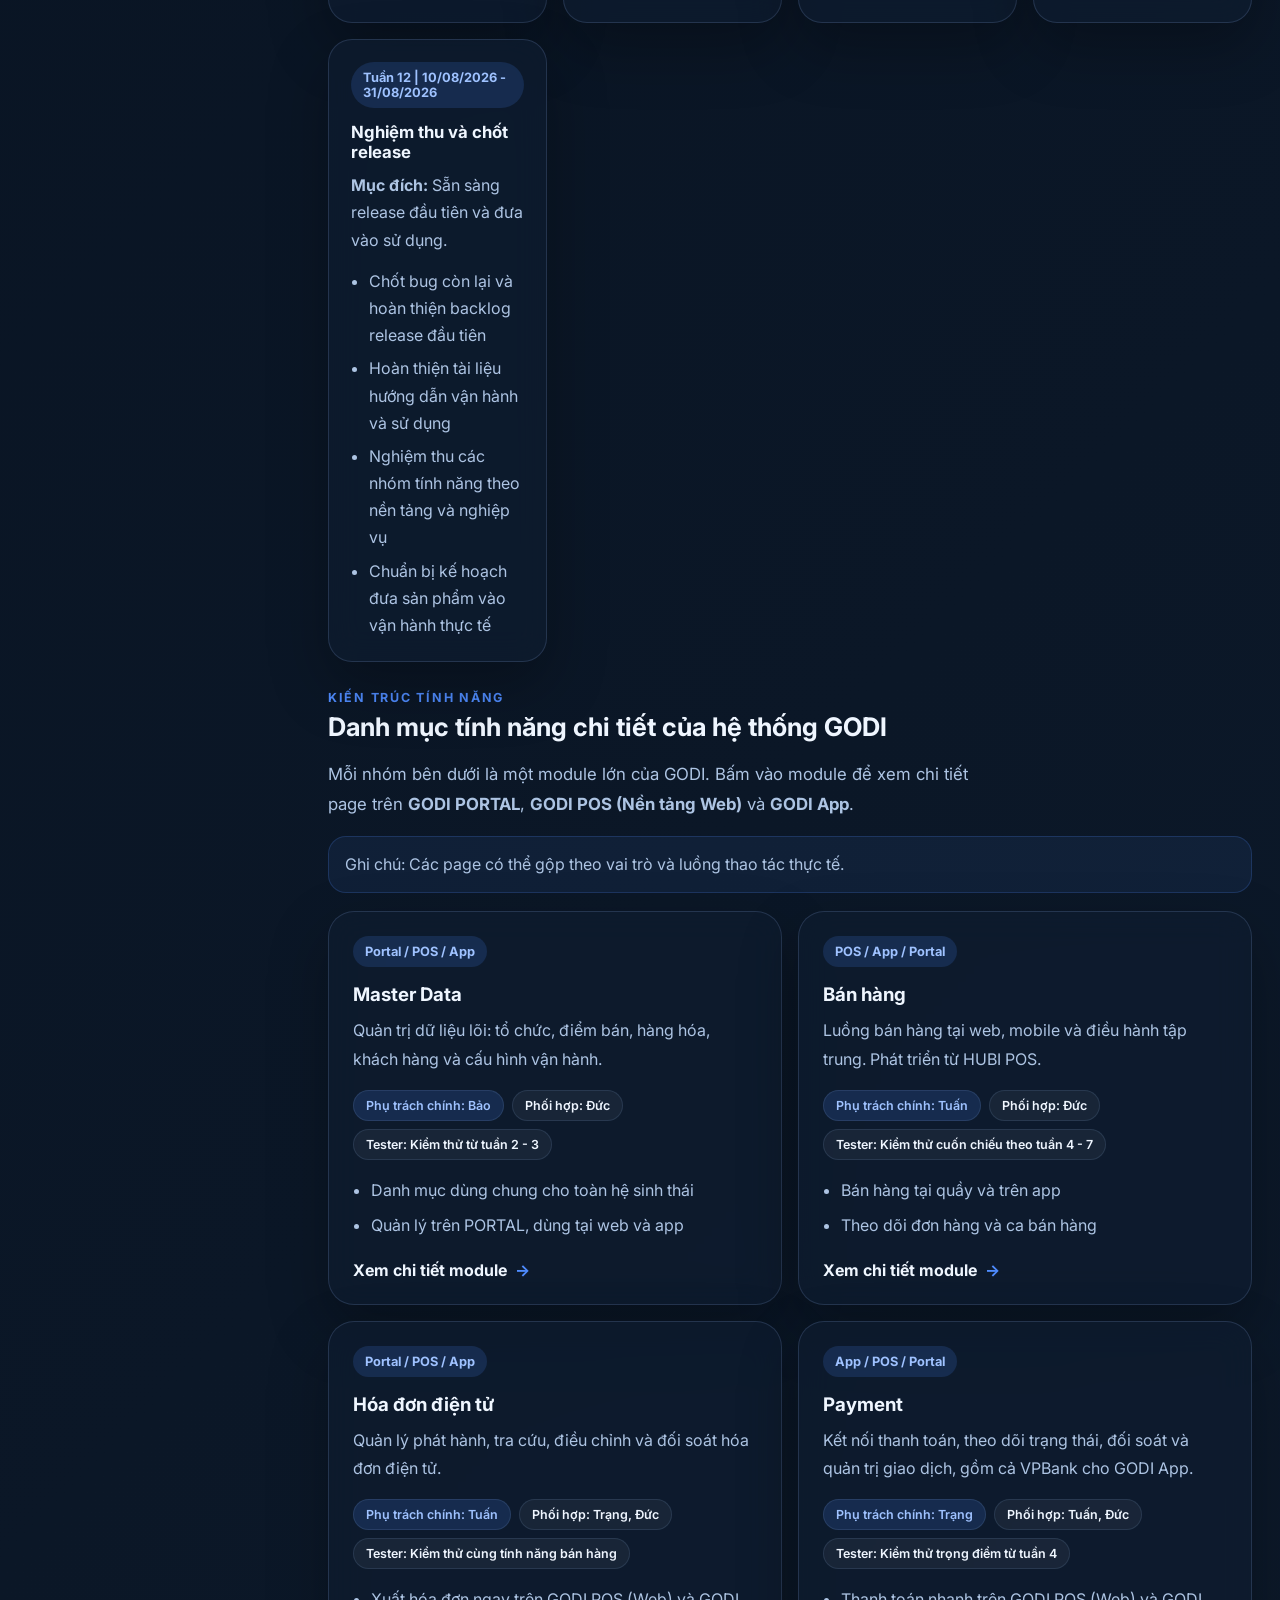
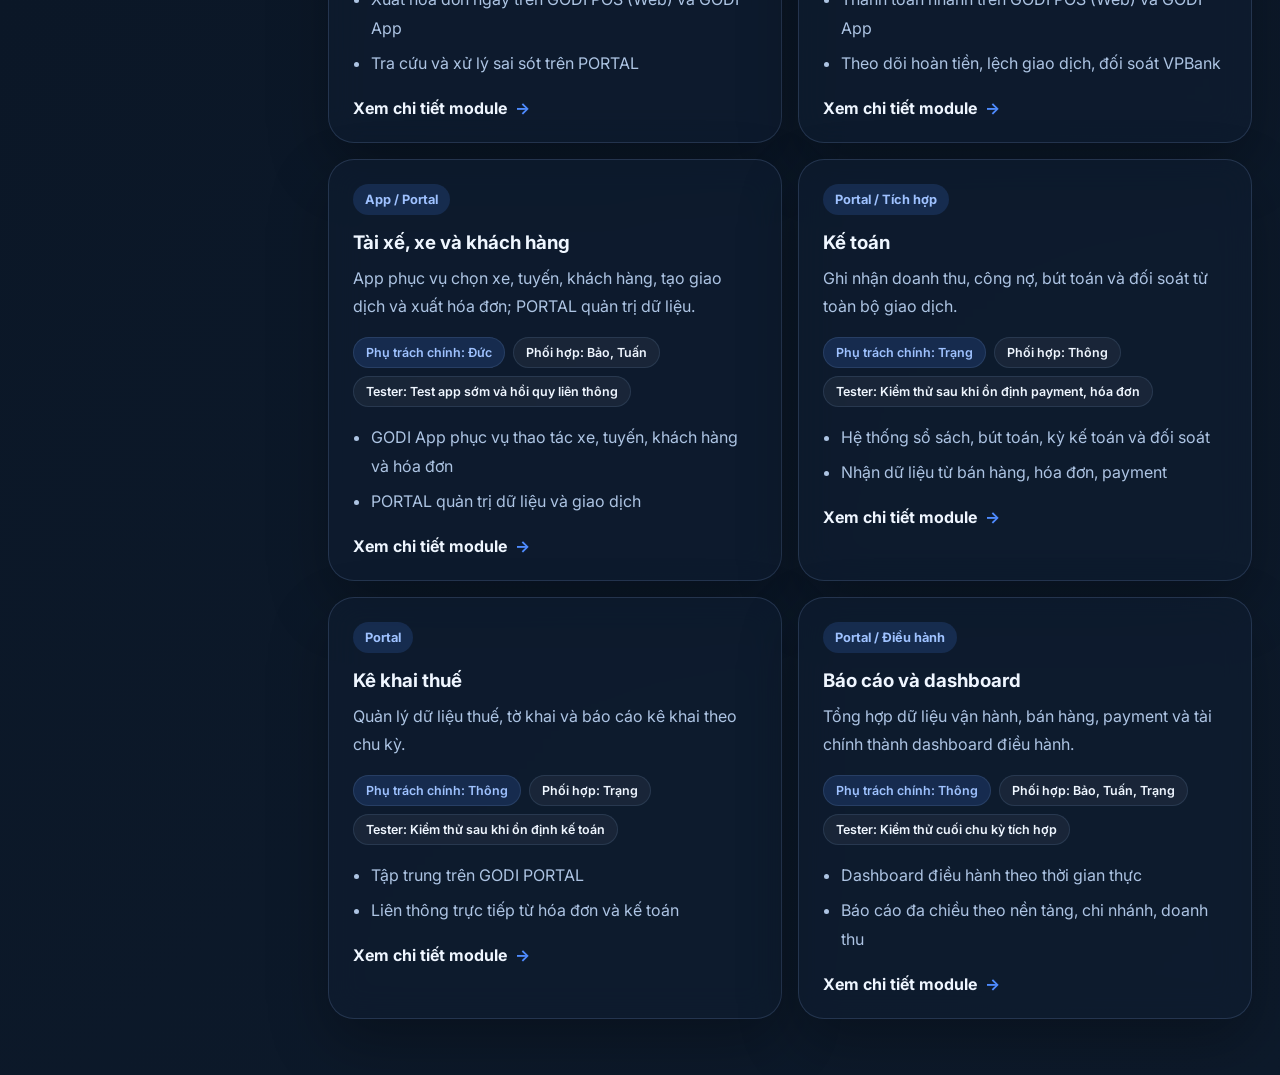
==== commit 69b84e44: "Add files via upload" ====
--- a/index.html
+++ b/index.html
@@ -180,7 +180,7 @@
           </article>
           <article class="weekly-card glass-card">
             <span class="week-badge">Tuần 2 - 3 | 01/06/2026 - 13/06/2026</span>
-            <h3>Test GODI App, PORTAL và kết nối dữ liệu</h3>
+            <h3>Phát triển chức năng khai báo danh mục dùng chung</h3>
             <p class="weekly-purpose"><strong>Mục đích:</strong> Hoàn thiện nền tảng dữ liệu lõi cho PORTAL và App.</p>
             <ul class="weekly-feature-list">
               <li>Kiểm thử luồng tài xế, điểm đi, điểm đến và trạng thái chuyến</li>
@@ -194,7 +194,7 @@
             <h3>Payment, GODI POS (Web) và hóa đơn bán hàng</h3>
             <p class="weekly-purpose"><strong>Mục đích:</strong> Hình thành bộ lõi giao dịch và ghi nhận doanh thu.</p>
             <ul class="weekly-feature-list">
-              <li>Màn hình bán hàng và giao dịch trên `GODI POS (Web)`</li>
+              <li>Màn hình bán hàng và giao dịch trên `GODI POS (Web) ( Bao gồm Fnb và Retail)`</li>
               <li>Tích hợp payment và thiết lập luồng đối soát giao dịch</li>
               <li>Đồng bộ đơn hàng, giao dịch và dữ liệu vận hành về trung tâm</li>
               <li>Hoàn thiện phát hành hóa đơn cho GODI POS (Web)</li>
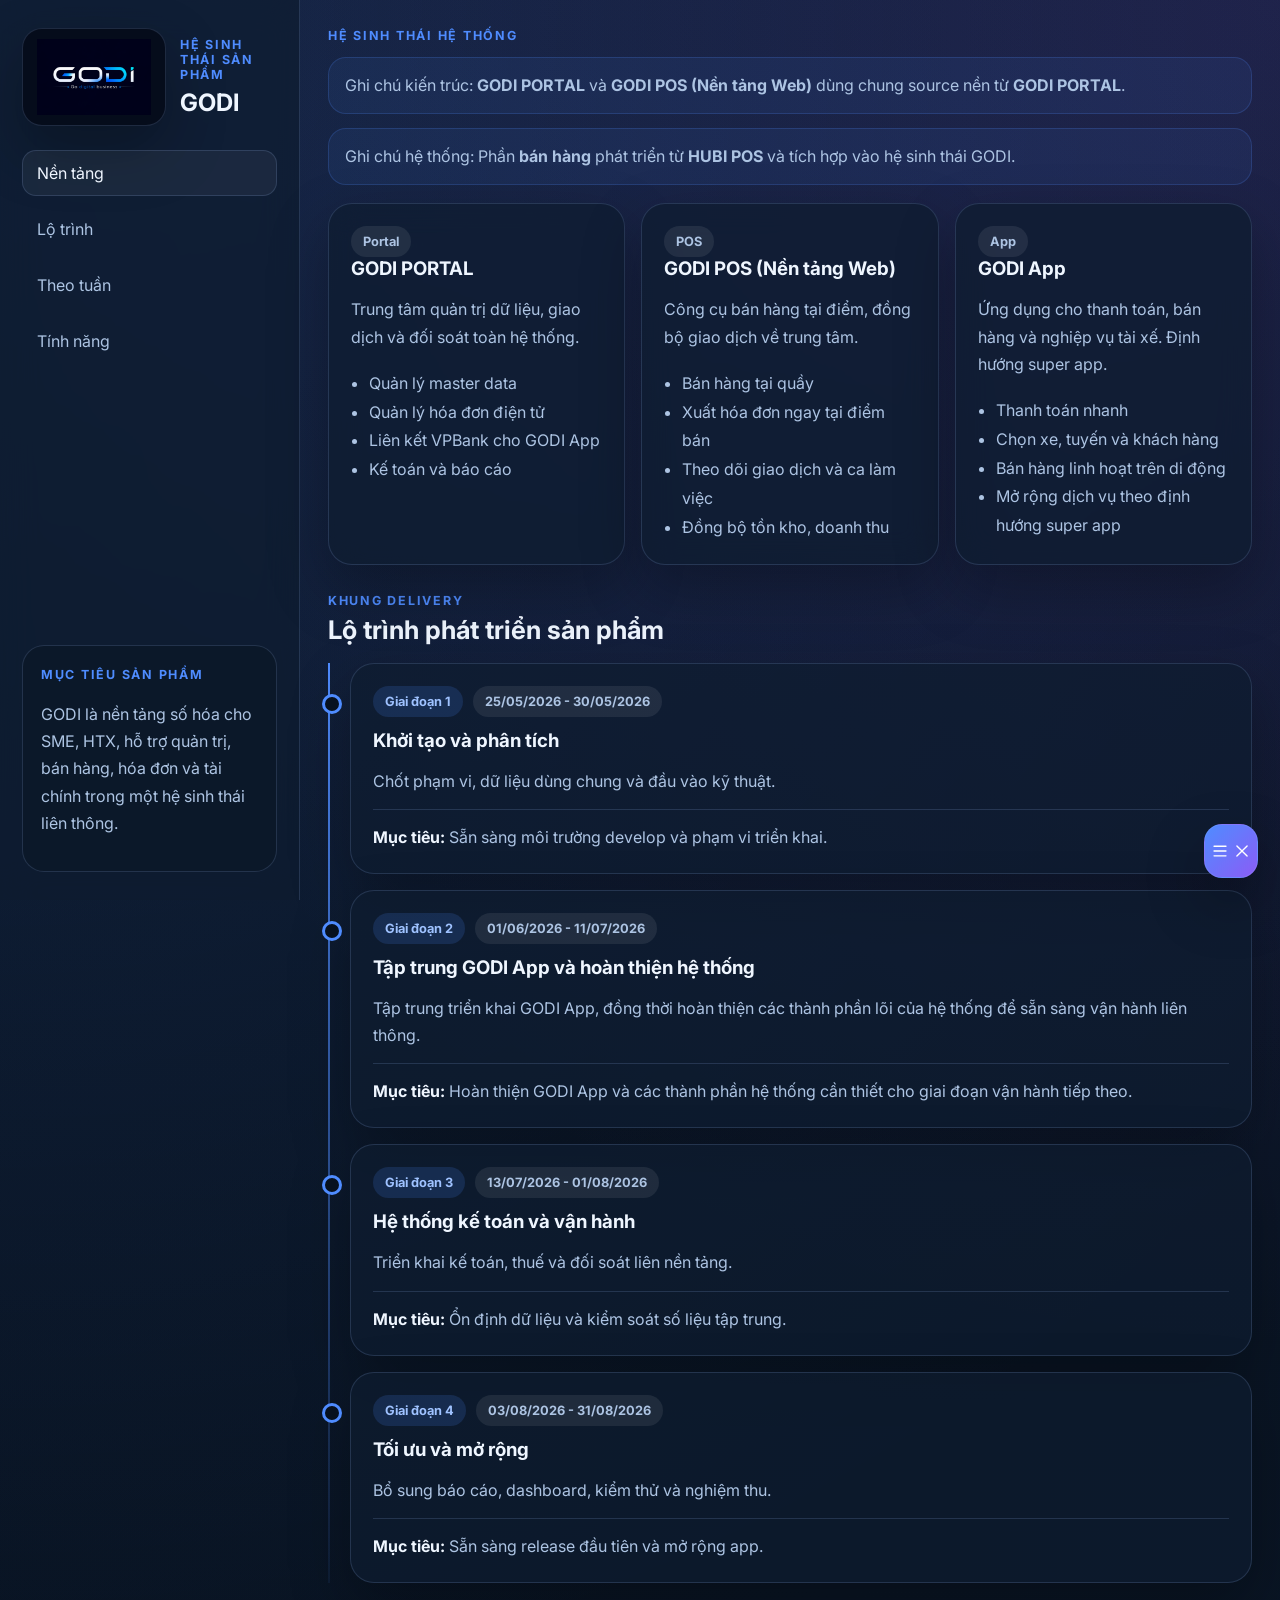
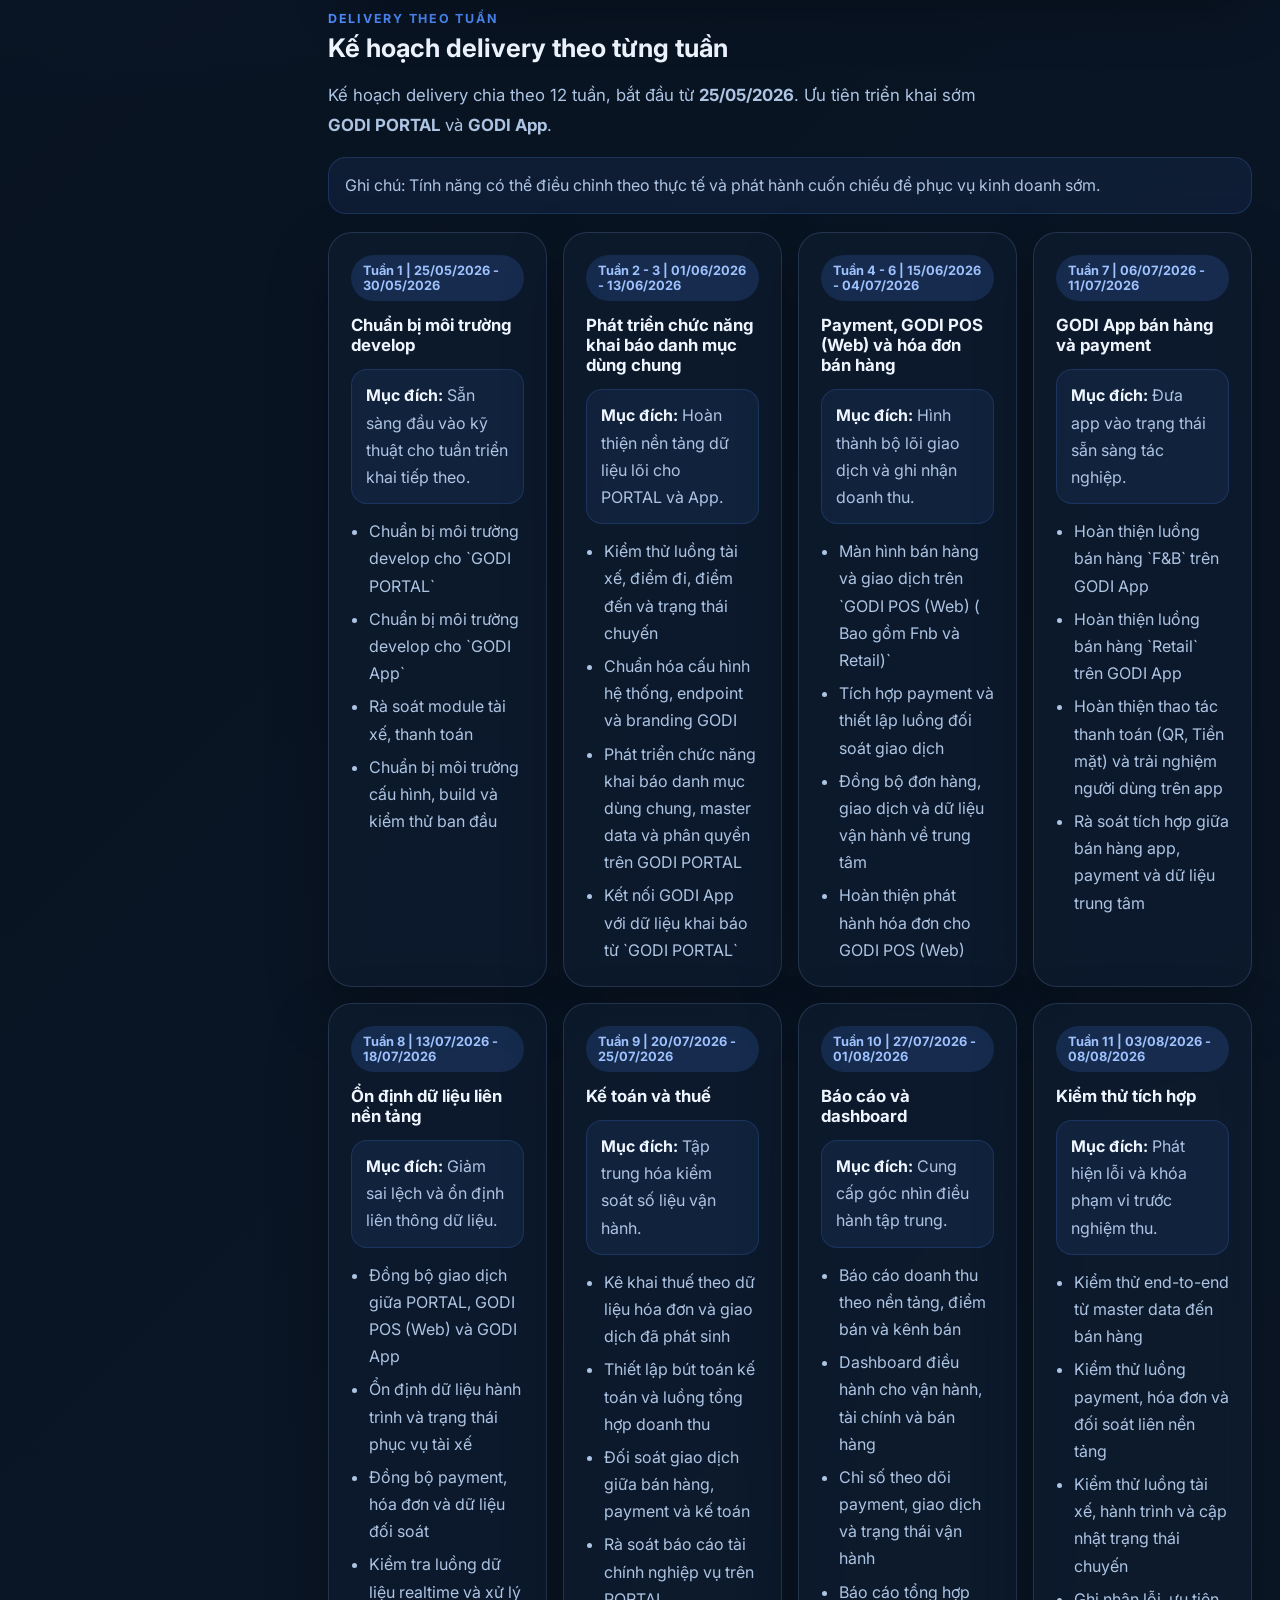
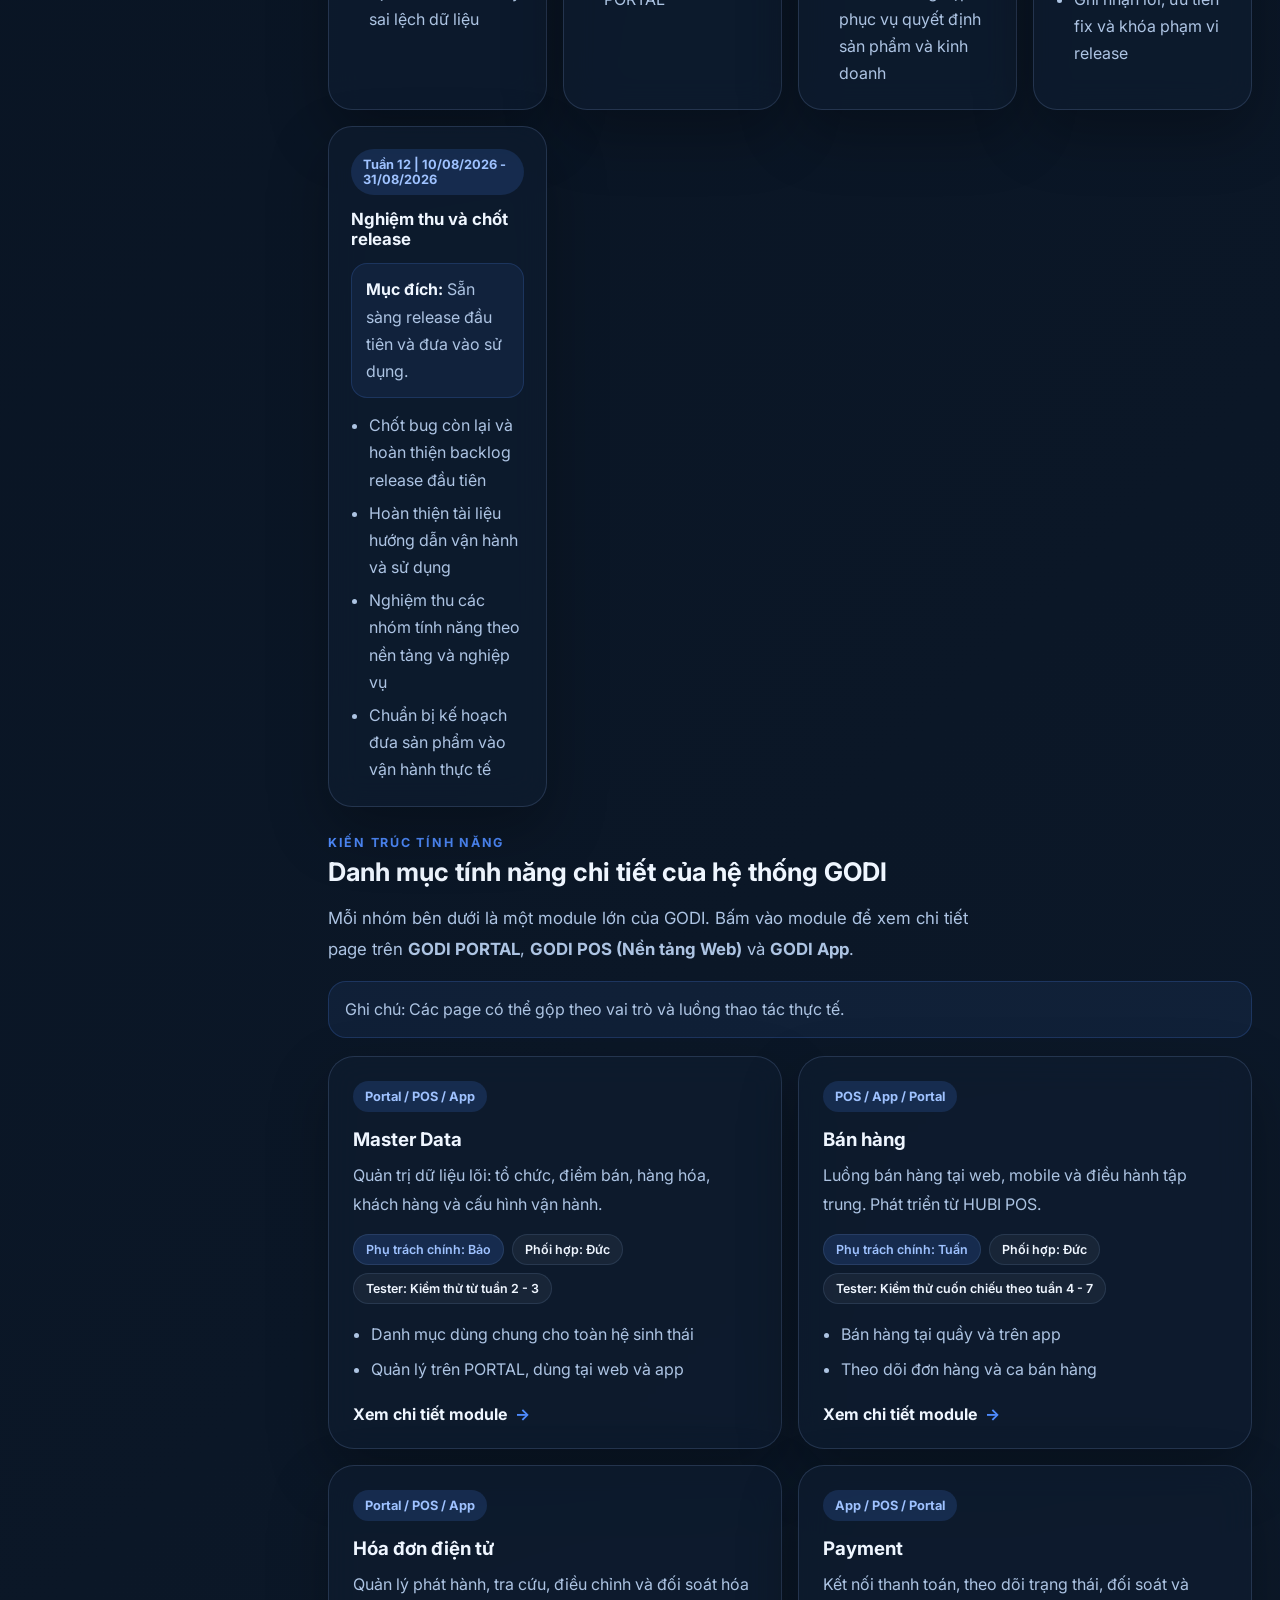
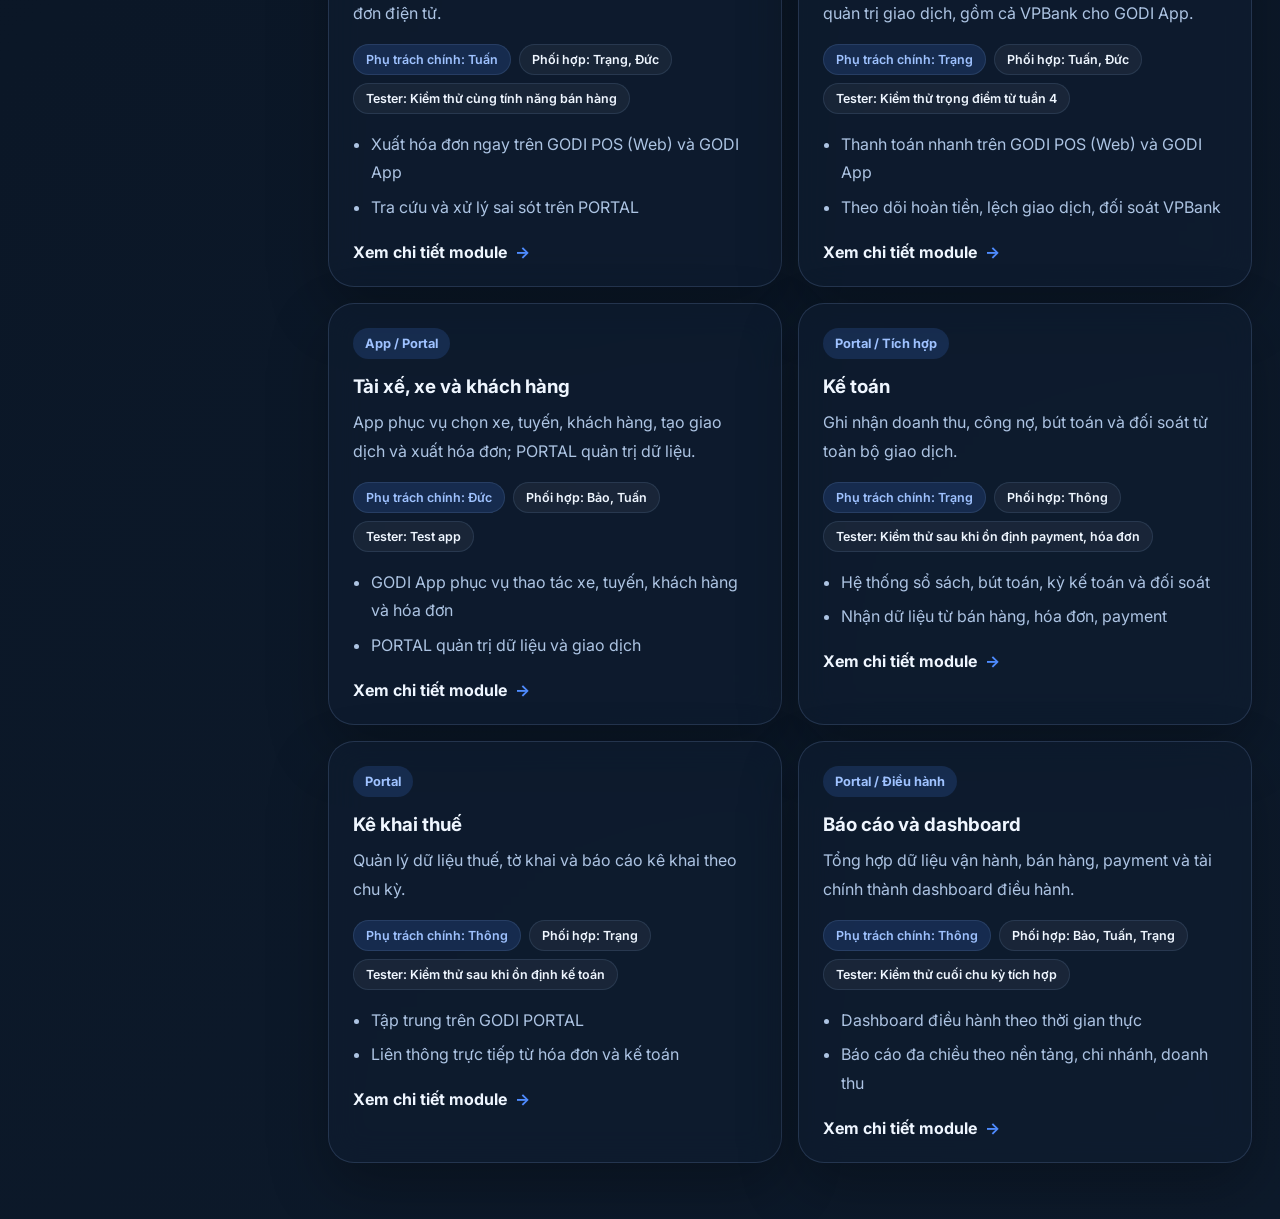
==== commit 27e03035: "Add files via upload" ====
--- a/index.html
+++ b/index.html
@@ -373,7 +373,7 @@
             <div class="feature-owner-block">
               <span class="owner-pill owner-primary">Phụ trách chính: Đức</span>
               <span class="owner-pill">Phối hợp: Bảo, Tuấn</span>
-              <span class="owner-pill">Tester: Test app sớm và hồi quy liên thông</span>
+              <span class="owner-pill">Tester: Test app </span>
             </div>
             <ul class="feature-card-list">
               <li>GODI App phục vụ thao tác xe, tuyến, khách hàng và hóa đơn</li>
--- a/styles.css
+++ b/styles.css
@@ -409,6 +409,13 @@
   margin-bottom: 18px;
 }
 
+.section-actions {
+  display: flex;
+  flex-wrap: wrap;
+  gap: 12px;
+  margin-top: 16px;
+}
+
 .section-heading h2 {
   font-size: clamp(1.6rem, 2vw, 2.4rem);
 }
@@ -616,6 +623,18 @@
   line-height: 1.7;
 }
 
+.weekly-purpose {
+  margin-top: 14px !important;
+  padding: 12px 14px;
+  border: 1px solid rgba(79, 140, 255, 0.18);
+  border-radius: 16px;
+  background: rgba(79, 140, 255, 0.08);
+}
+
+.weekly-purpose strong {
+  color: var(--text);
+}
+
 .weekly-feature-list {
   margin: 14px 0 0;
   padding-left: 18px;
@@ -876,6 +895,167 @@
 
 .detail-section:last-child {
   margin-bottom: 0;
+}
+
+.gantt-summary {
+  display: grid;
+  grid-template-columns: repeat(4, minmax(0, 1fr));
+  gap: 16px;
+  margin: 20px 0 24px;
+}
+
+.gantt-summary-card,
+.gantt-table-wrap,
+.gantt-legend {
+  padding: 22px;
+  border: 1px solid var(--line);
+  border-radius: 24px;
+  box-shadow: var(--shadow);
+  background: var(--panel);
+  backdrop-filter: blur(16px);
+}
+
+.gantt-summary-card h3,
+.gantt-legend h3 {
+  margin: 14px 0 8px;
+}
+
+.gantt-summary-card p,
+.gantt-legend p {
+  margin: 0;
+  color: var(--muted);
+  line-height: 1.7;
+}
+
+.gantt-legend {
+  margin-bottom: 24px;
+}
+
+.gantt-legend-list {
+  display: flex;
+  flex-wrap: wrap;
+  gap: 10px;
+  margin-top: 14px;
+}
+
+.gantt-legend-item {
+  display: inline-flex;
+  align-items: center;
+  gap: 10px;
+  padding: 8px 12px;
+  border: 1px solid var(--line);
+  border-radius: 999px;
+  color: var(--muted);
+  background: rgba(255, 255, 255, 0.04);
+}
+
+.gantt-legend-swatch {
+  width: 14px;
+  height: 14px;
+  border-radius: 999px;
+}
+
+.gantt-legend-swatch.portal {
+  background: linear-gradient(135deg, #4f8cff, #60a5fa);
+}
+
+.gantt-legend-swatch.web {
+  background: linear-gradient(135deg, #8b5cf6, #a78bfa);
+}
+
+.gantt-legend-swatch.app {
+  background: linear-gradient(135deg, #f59e0b, #fbbf24);
+}
+
+.gantt-legend-swatch.integration {
+  background: linear-gradient(135deg, #34d399, #10b981);
+}
+
+.gantt-table-wrap {
+  overflow-x: auto;
+}
+
+.gantt-table {
+  min-width: 980px;
+}
+
+.gantt-row {
+  display: grid;
+  grid-template-columns: 280px repeat(8, minmax(72px, 1fr));
+  gap: 10px;
+  align-items: center;
+  margin-bottom: 10px;
+}
+
+.gantt-row:last-child {
+  margin-bottom: 0;
+}
+
+.gantt-row.header {
+  margin-bottom: 14px;
+}
+
+.gantt-task,
+.gantt-cell,
+.gantt-bar {
+  border-radius: 16px;
+}
+
+.gantt-task,
+.gantt-cell {
+  min-height: 58px;
+  padding: 14px;
+  border: 1px solid var(--line);
+  background: rgba(255, 255, 255, 0.04);
+}
+
+.gantt-task h4 {
+  margin: 0 0 6px;
+  font-size: 0.95rem;
+}
+
+.gantt-task p,
+.gantt-cell {
+  color: var(--muted);
+  line-height: 1.6;
+  font-size: 0.9rem;
+}
+
+.gantt-cell {
+  display: flex;
+  align-items: center;
+  justify-content: center;
+  text-align: center;
+  font-weight: 700;
+}
+
+.gantt-bar {
+  min-height: 58px;
+  padding: 10px 12px;
+  display: flex;
+  align-items: center;
+  justify-content: center;
+  text-align: center;
+  font-size: 0.84rem;
+  font-weight: 700;
+  color: #fff;
+  box-shadow: var(--shadow);
+}
+
+.gantt-bar.portal {
+  background: linear-gradient(135deg, #4f8cff, #60a5fa);
+}
+
+.gantt-bar.web {
+  background: linear-gradient(135deg, #8b5cf6, #a78bfa);
+}
+
+.gantt-bar.app {
+  background: linear-gradient(135deg, #f59e0b, #fbbf24);
+}
+
+.gantt-bar.integration {
+  background: linear-gradient(135deg, #34d399, #10b981);
 }
 
 .detail-section-heading {
@@ -1138,6 +1318,7 @@
   .feature-catalog,
   .detail-grid,
   .scope-grid,
+  .gantt-summary,
   .staffing-summary,
   .staffing-grid,
   .hero-stats {
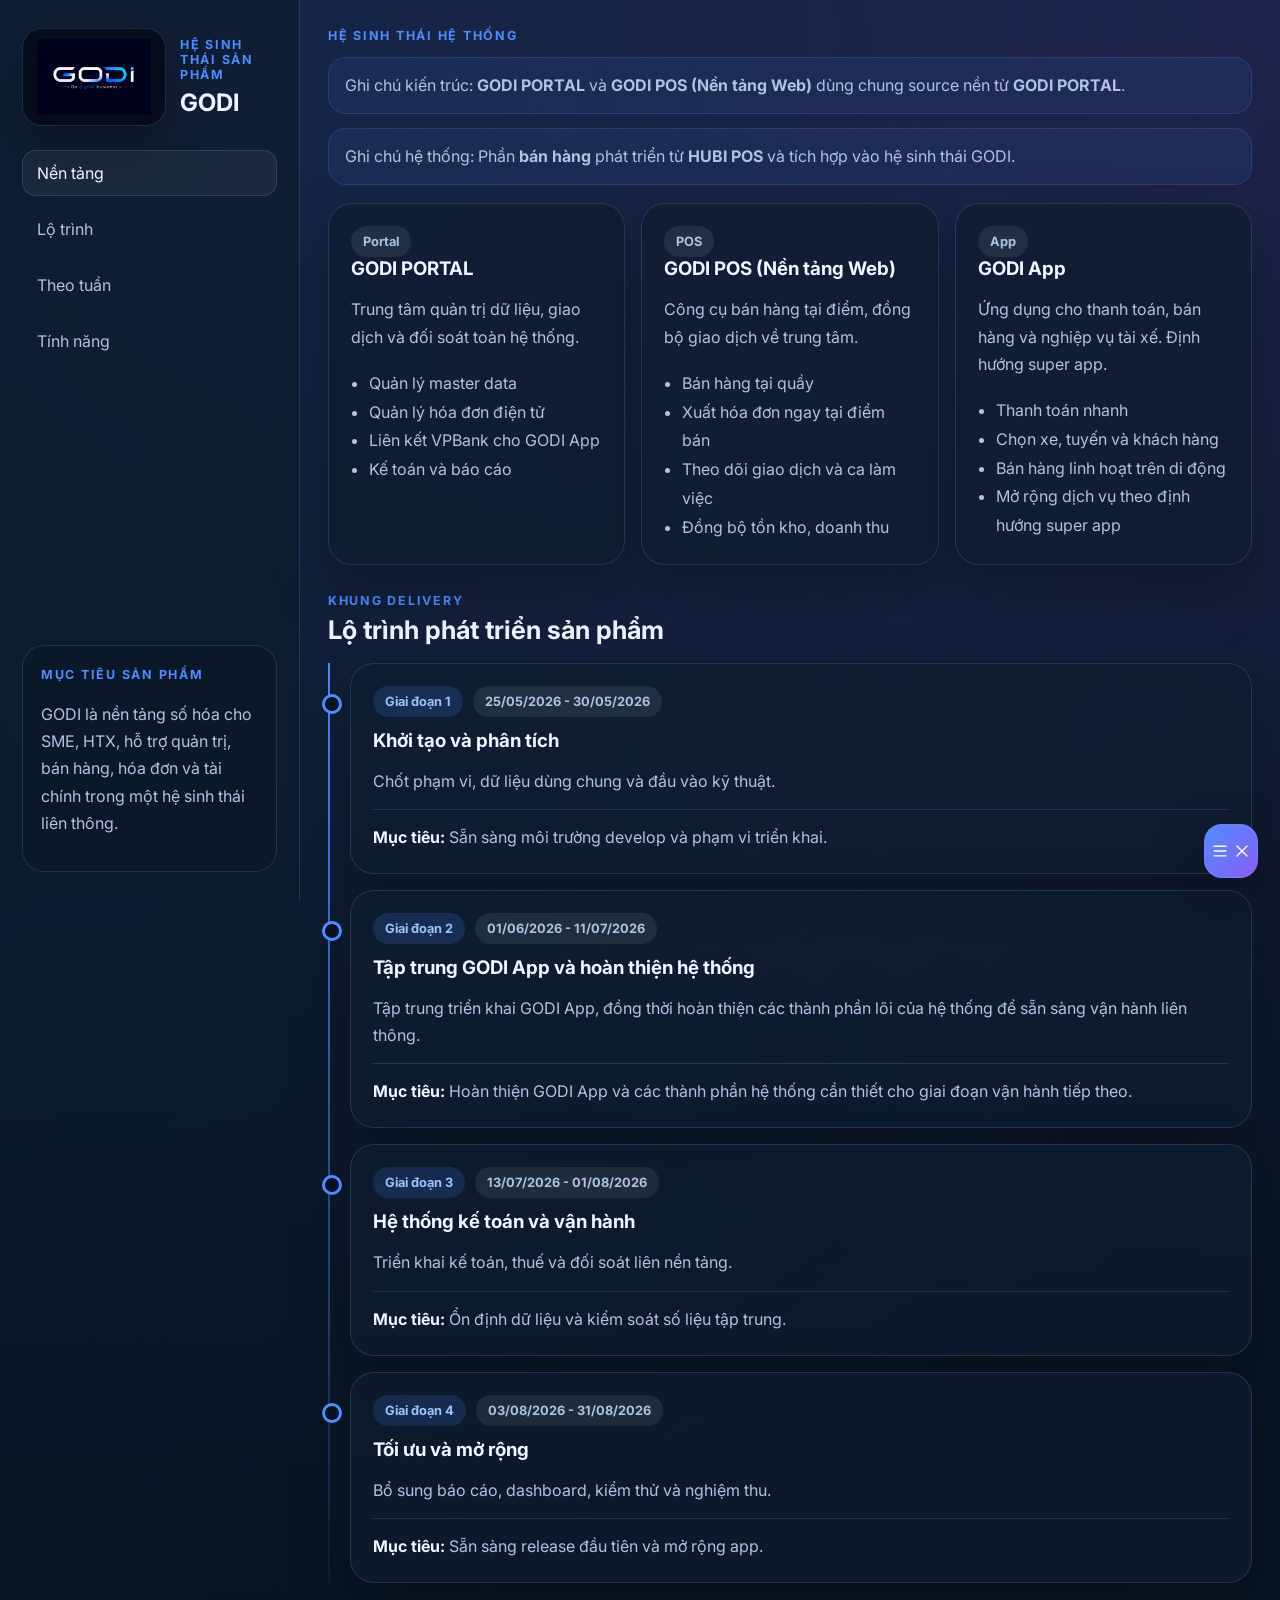
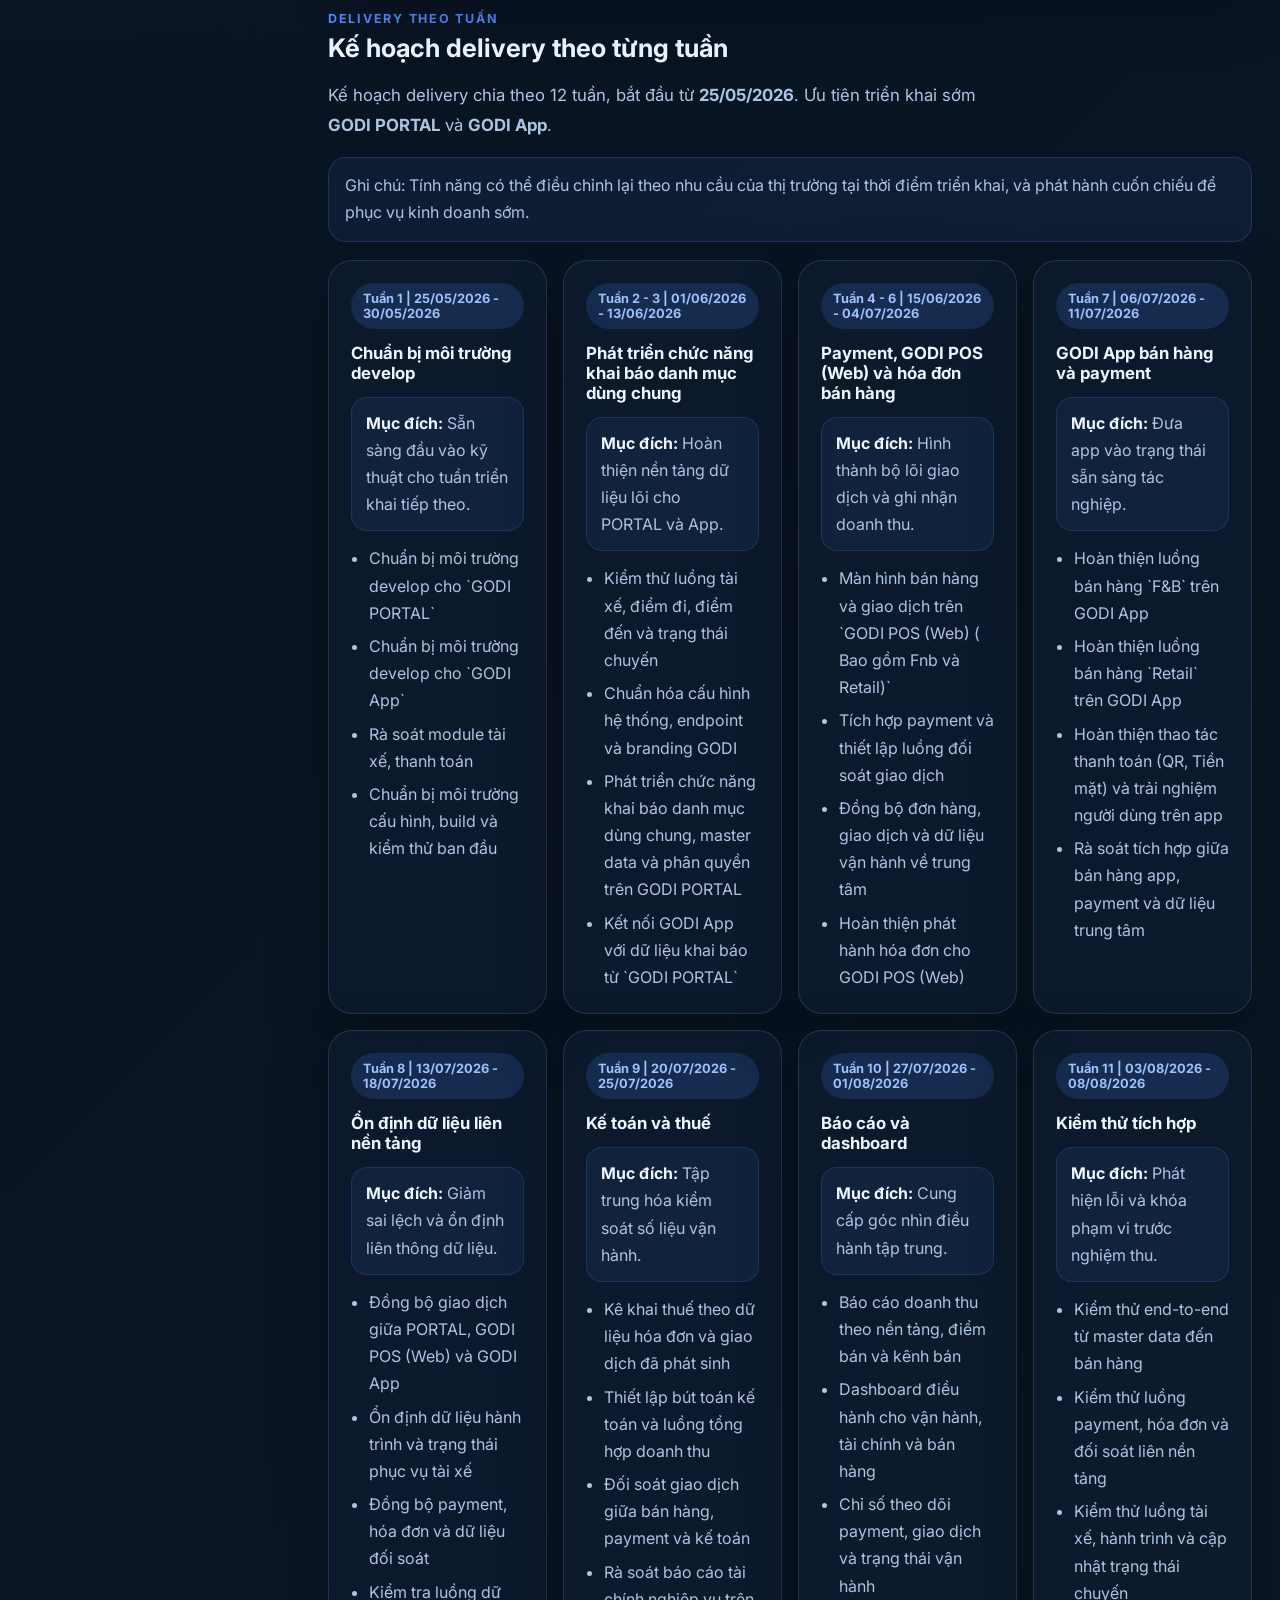
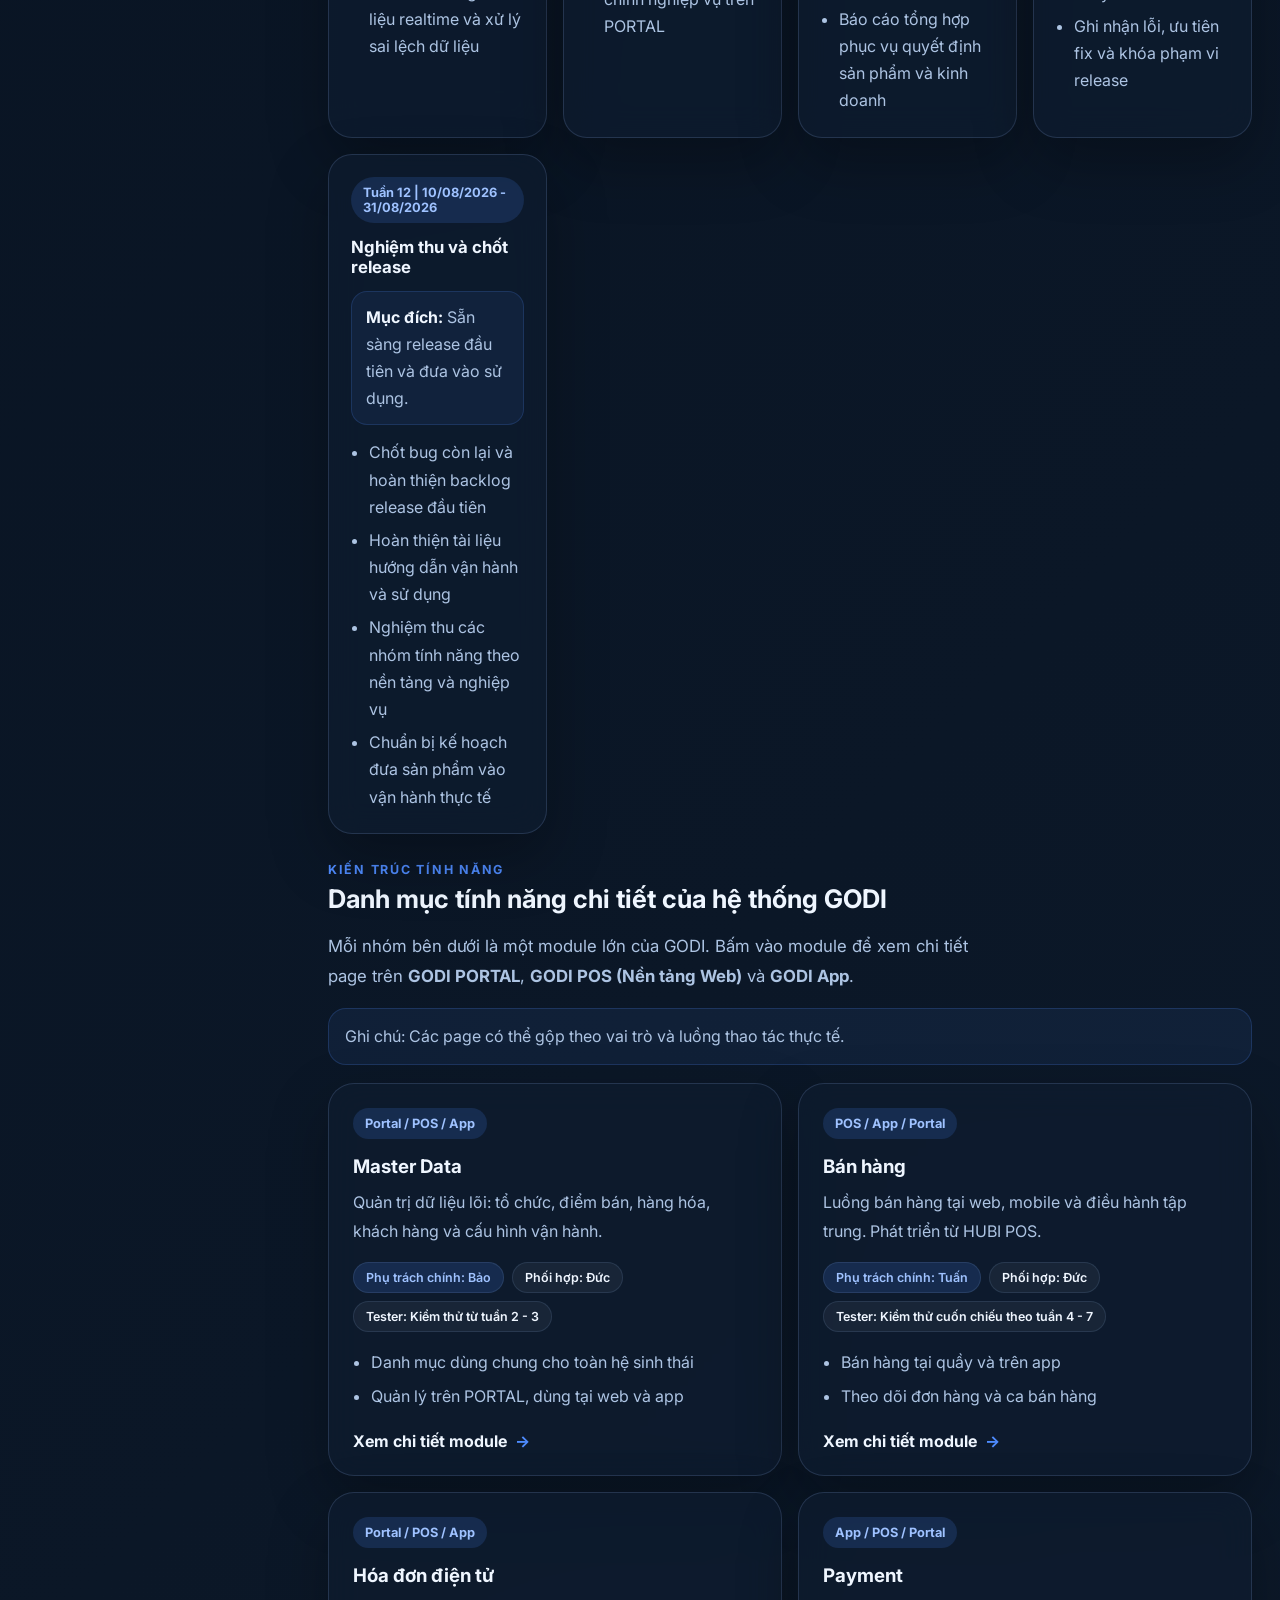
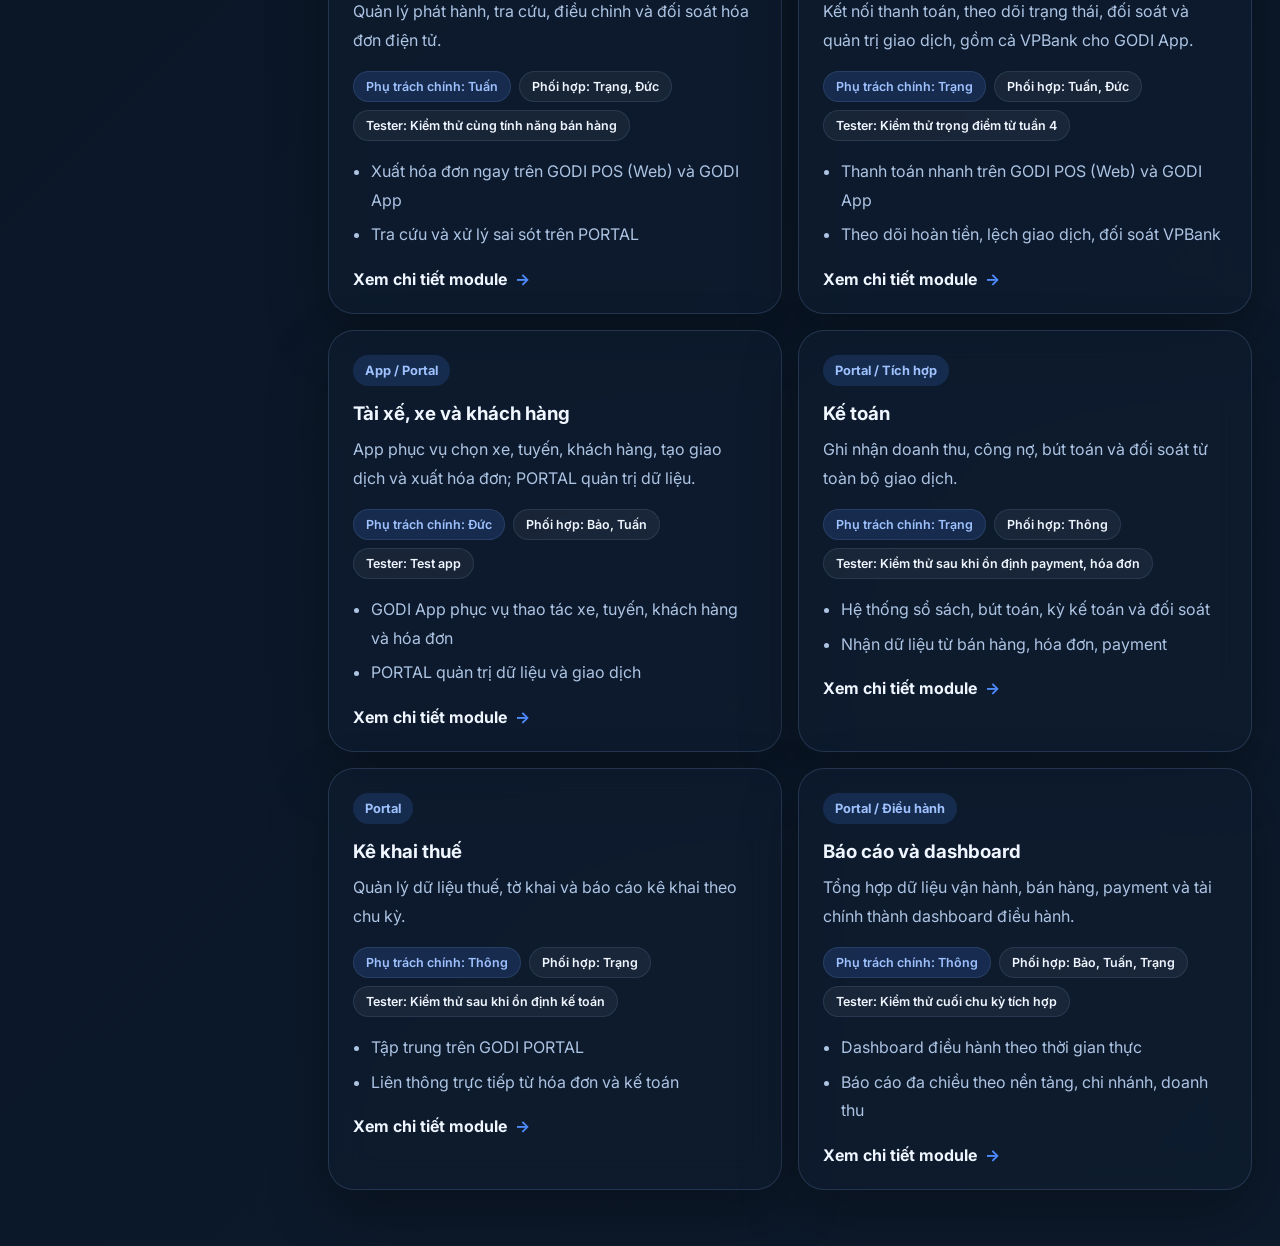
==== commit 183a49b3: "Add files via upload" ====
--- a/index.html
+++ b/index.html
@@ -159,7 +159,7 @@
             Kế hoạch delivery chia theo 12 tuần, bắt đầu từ <strong>25/05/2026</strong>. Ưu tiên triển khai sớm <strong>GODI PORTAL</strong> và <strong>GODI App</strong>.
           </p>
           <p class="timeline-note">
-            Ghi chú: Tính năng có thể điều chỉnh theo thực tế và phát hành cuốn chiếu để phục vụ kinh doanh sớm.
+            Ghi chú: Tính năng có thể điều chỉnh lại theo nhu cầu của thị trường tại thời điểm triển khai, và phát hành cuốn chiếu để phục vụ kinh doanh sớm.
           </p>
           <!-- <div class="section-actions">
             <a class="btn btn-secondary" href="gantt.html">Xem Gantt Chart</a>
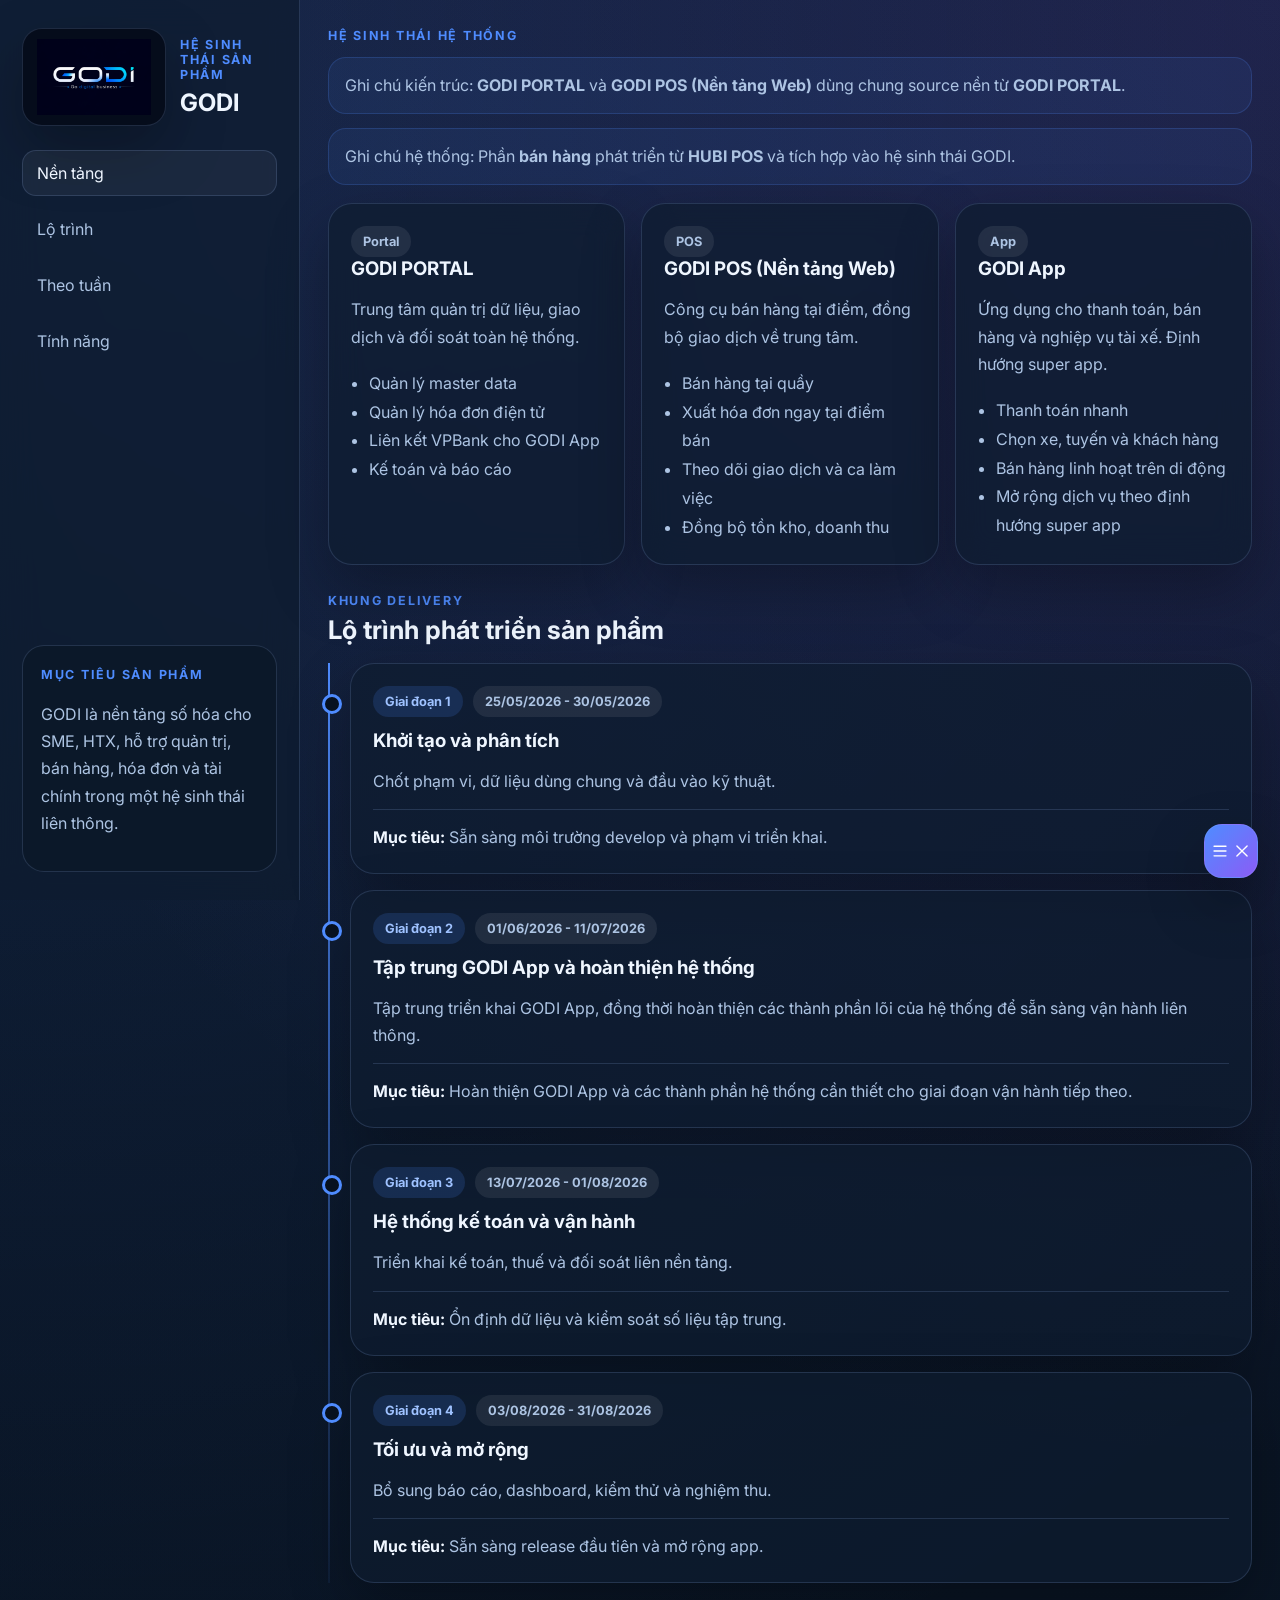
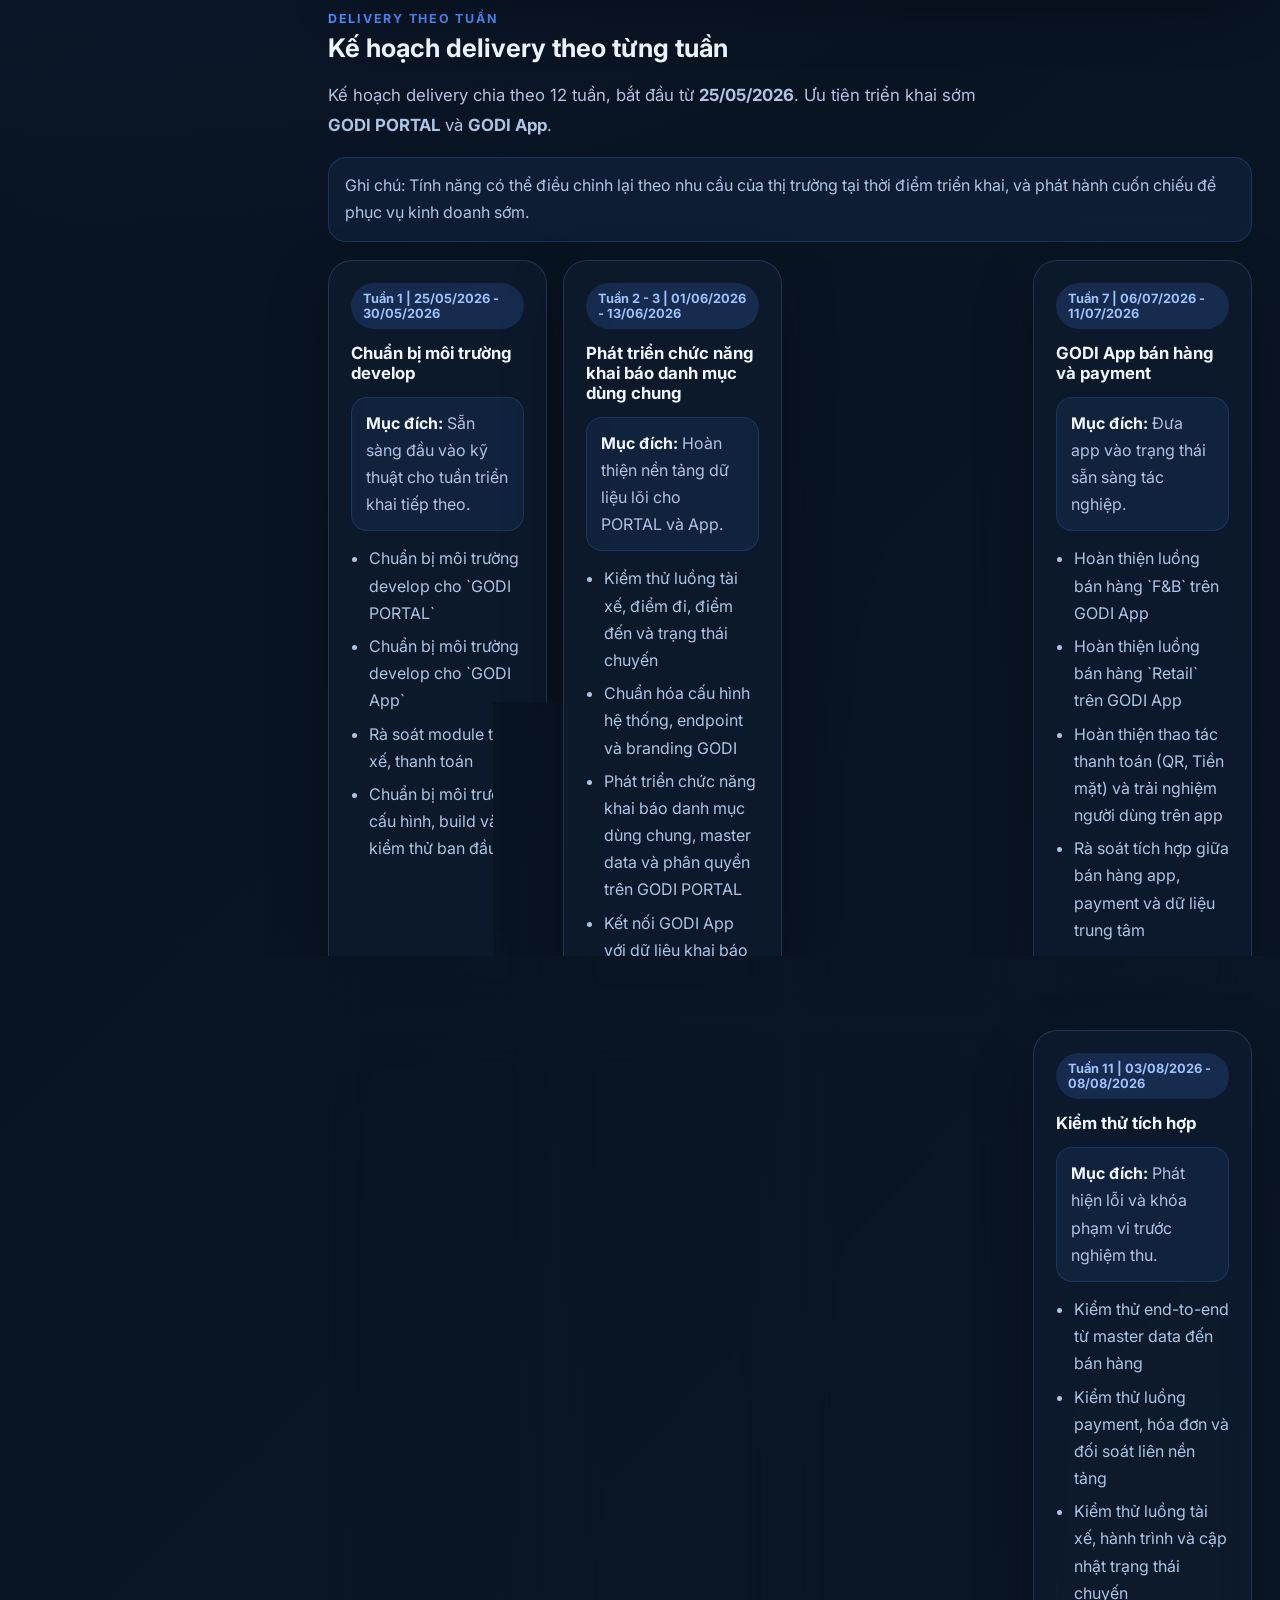
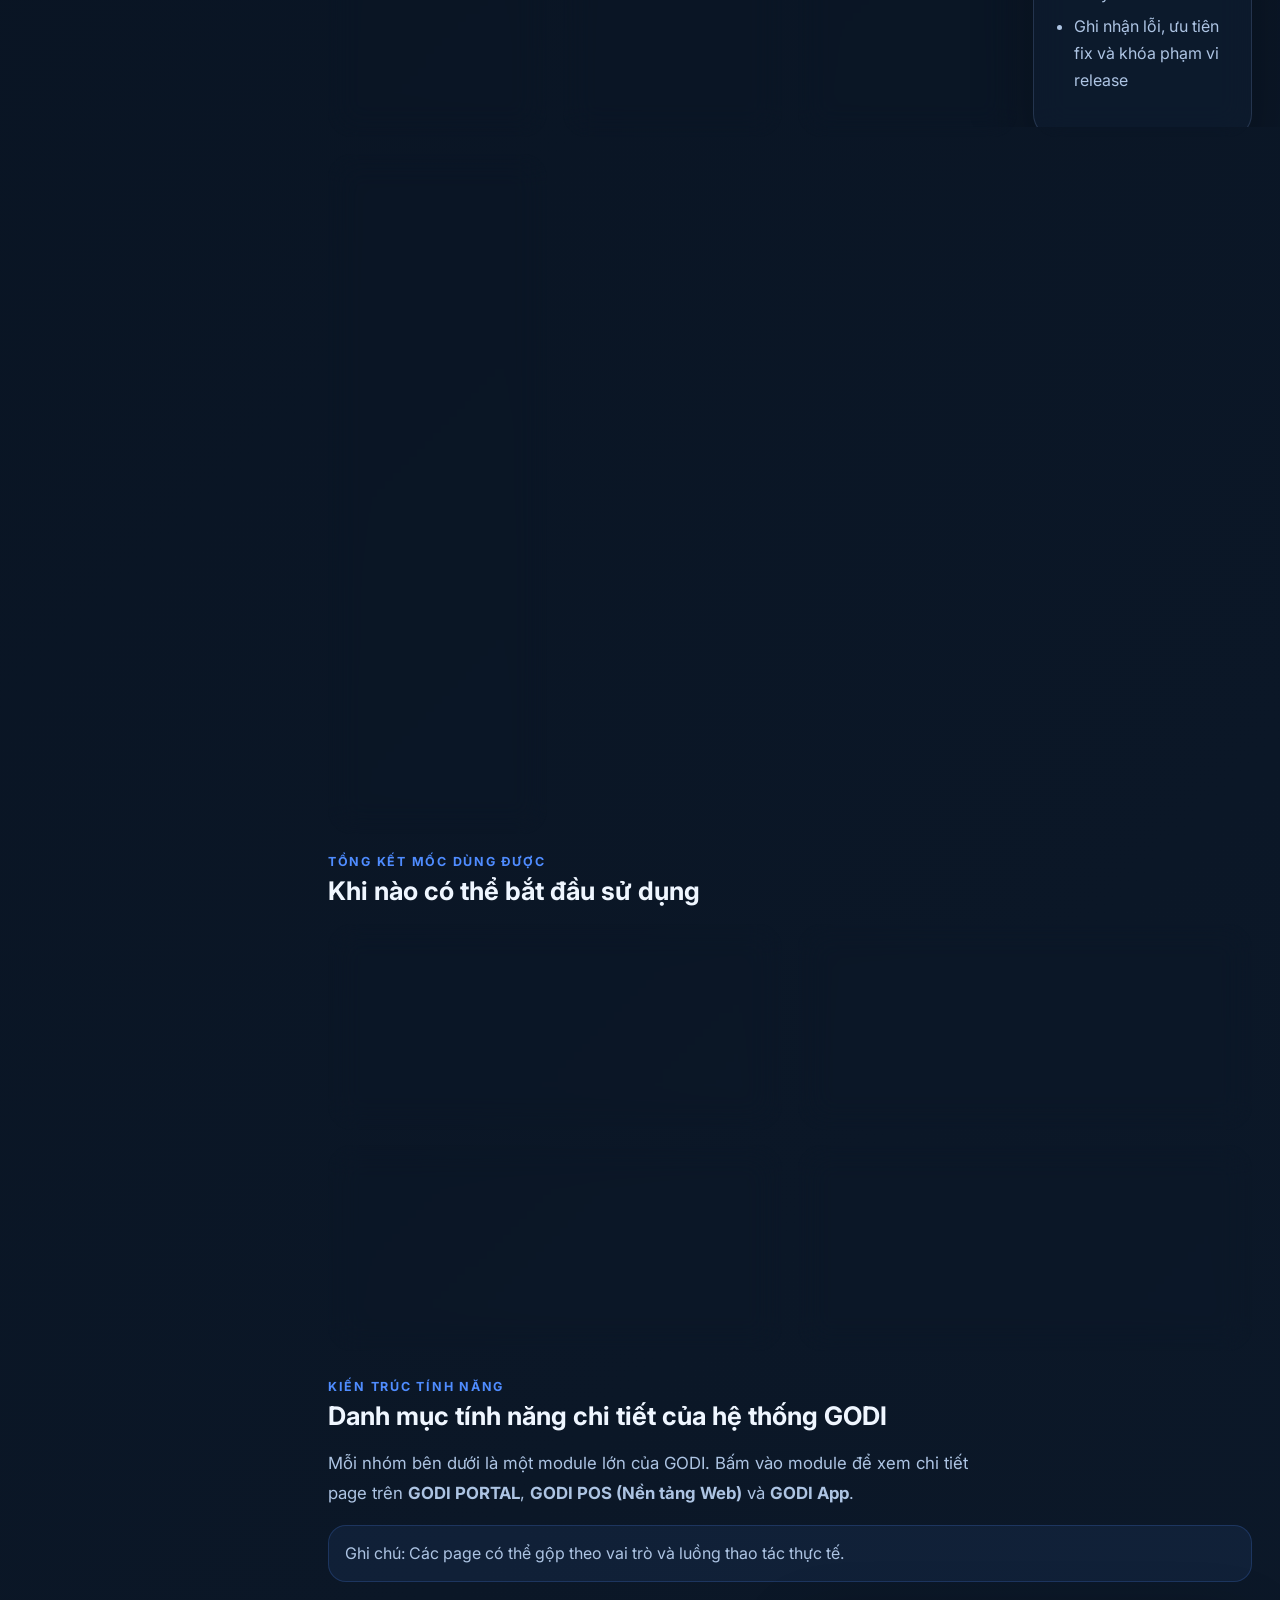
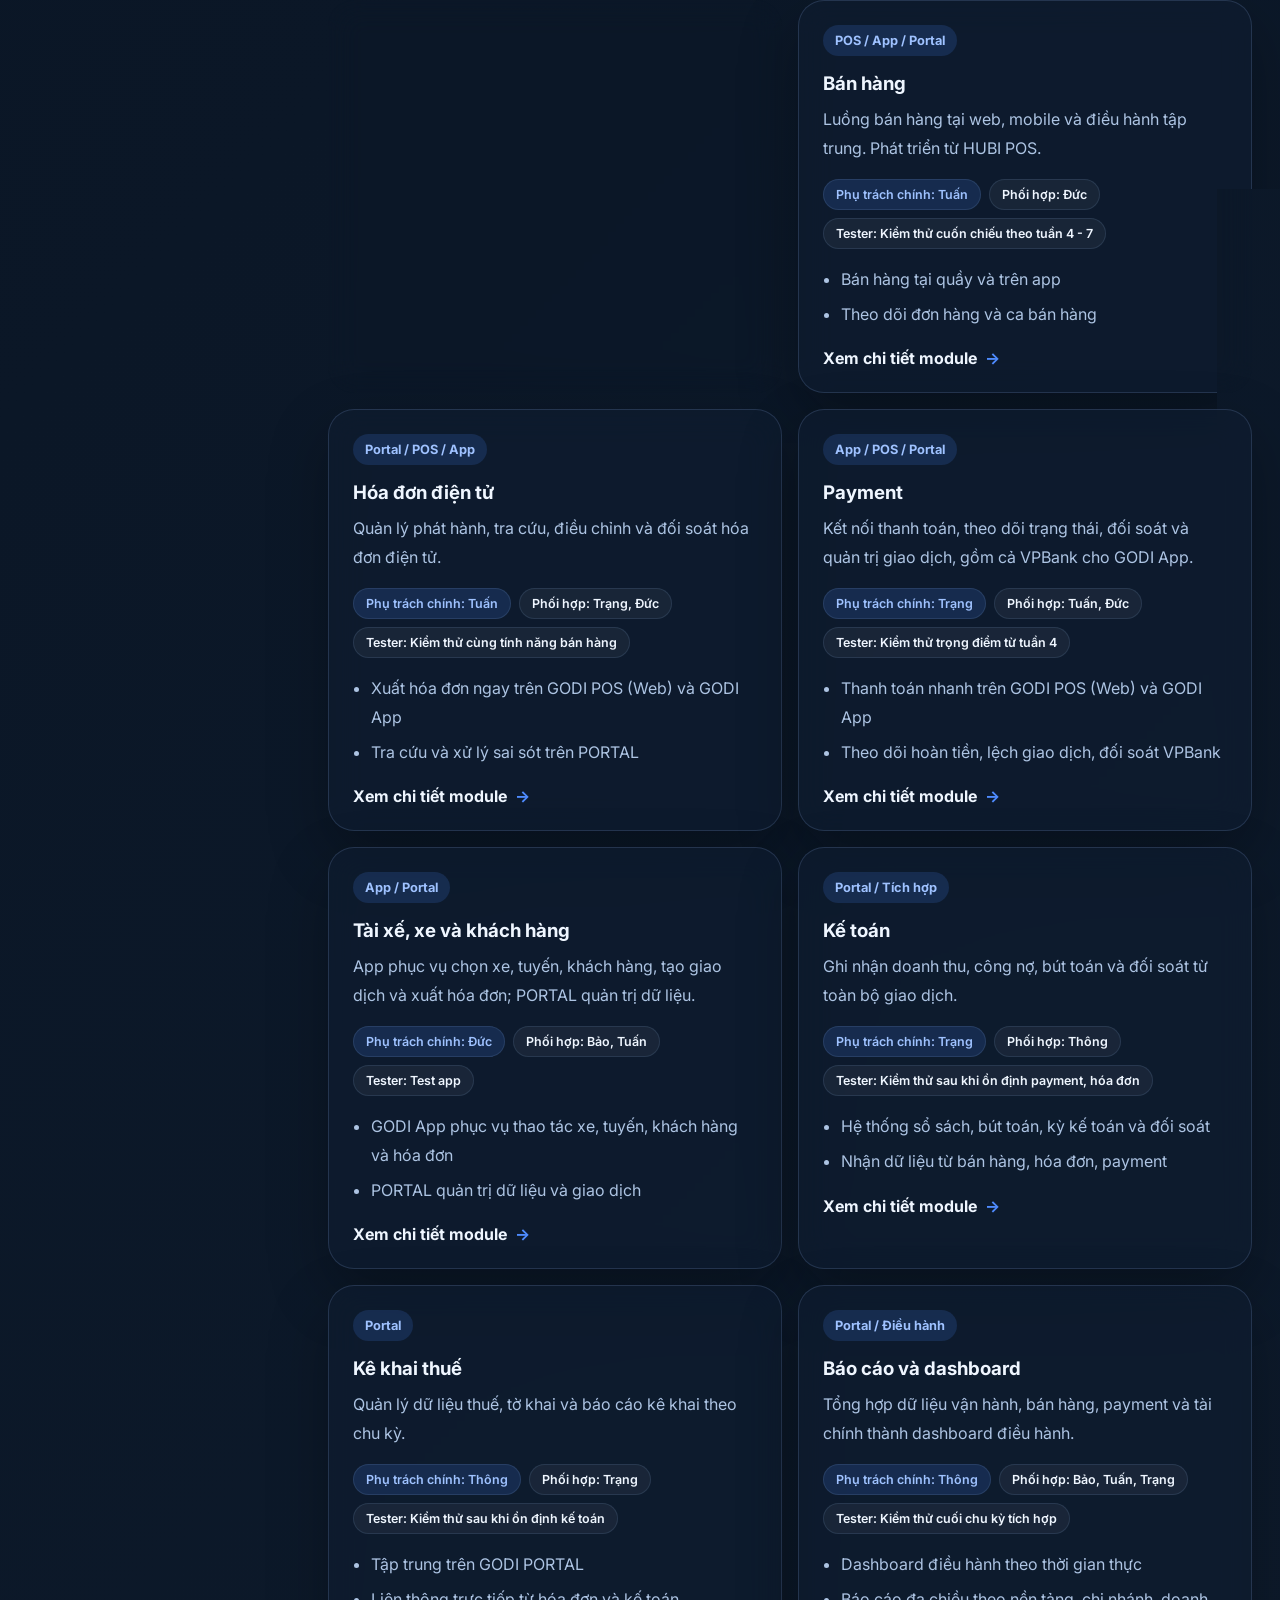
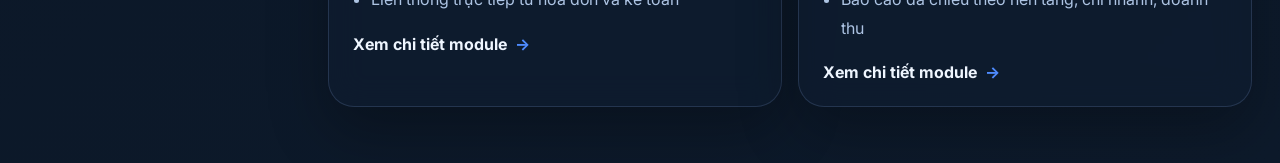
==== commit 57efe628: "Add files via upload" ====
--- a/index.html
+++ b/index.html
@@ -266,6 +266,37 @@
               <li>Nghiệm thu các nhóm tính năng theo nền tảng và nghiệp vụ</li>
               <li>Chuẩn bị kế hoạch đưa sản phẩm vào vận hành thực tế</li>
             </ul>
+          </article>
+        </div>
+<br/>
+        <div class="section-heading">
+          <p class="eyebrow">Tổng Kết Mốc Dùng Được</p>
+          <h2>Khi nào có thể bắt đầu sử dụng</h2>
+        </div>
+
+        <div class="plan-grid">
+          <article class="plan-card glass-card">
+            <span class="plan-tag">PORTAL</span>
+            <h3>GODI PORTAL có thể khai báo</h3>
+            <p>Từ <strong>Tuần 4</strong>, tương ứng sau ngày <strong>15/06/2026</strong>, sau khi hoàn tất phát triển ở Tuần 2 - 3 và có thêm 1 tuần để rà soát, ổn định.</p>
+          </article>
+
+          <article class="plan-card glass-card">
+            <span class="plan-tag">POS Web</span>
+            <h3>GODI POS (Web) có thể dùng được</h3>
+            <p>Từ <strong>Tuần 7</strong>, tương ứng sau ngày <strong>06/07/2026</strong>, sau khi hoàn tất phát triển ở Tuần 4 - 6 và có thêm 1 tuần để hoàn thiện trước vận hành.</p>
+          </article>
+
+          <article class="plan-card glass-card">
+            <span class="plan-tag">App Tài Xế</span>
+            <h3>GODI App có thể dùng chức năng tài xế</h3>
+            <p>Từ <strong>Tuần 4</strong>, tương ứng sau ngày <strong>15/06/2026</strong>, sau khi hoàn tất cấu hình, dữ liệu dùng chung và có thêm 1 tuần để ổn định luồng tài xế.</p>
+          </article>
+
+          <article class="plan-card glass-card">
+            <span class="plan-tag">App Bán Hàng</span>
+            <h3>GODI App có thể dùng chức năng bán hàng</h3>
+            <p>Từ <strong>Tuần 8</strong>, tương ứng sau ngày <strong>13/07/2026</strong>, sau khi hoàn tất phát triển ở Tuần 7 và có thêm 1 tuần để hoàn thiện, tích hợp.</p>
           </article>
         </div>
       </section>
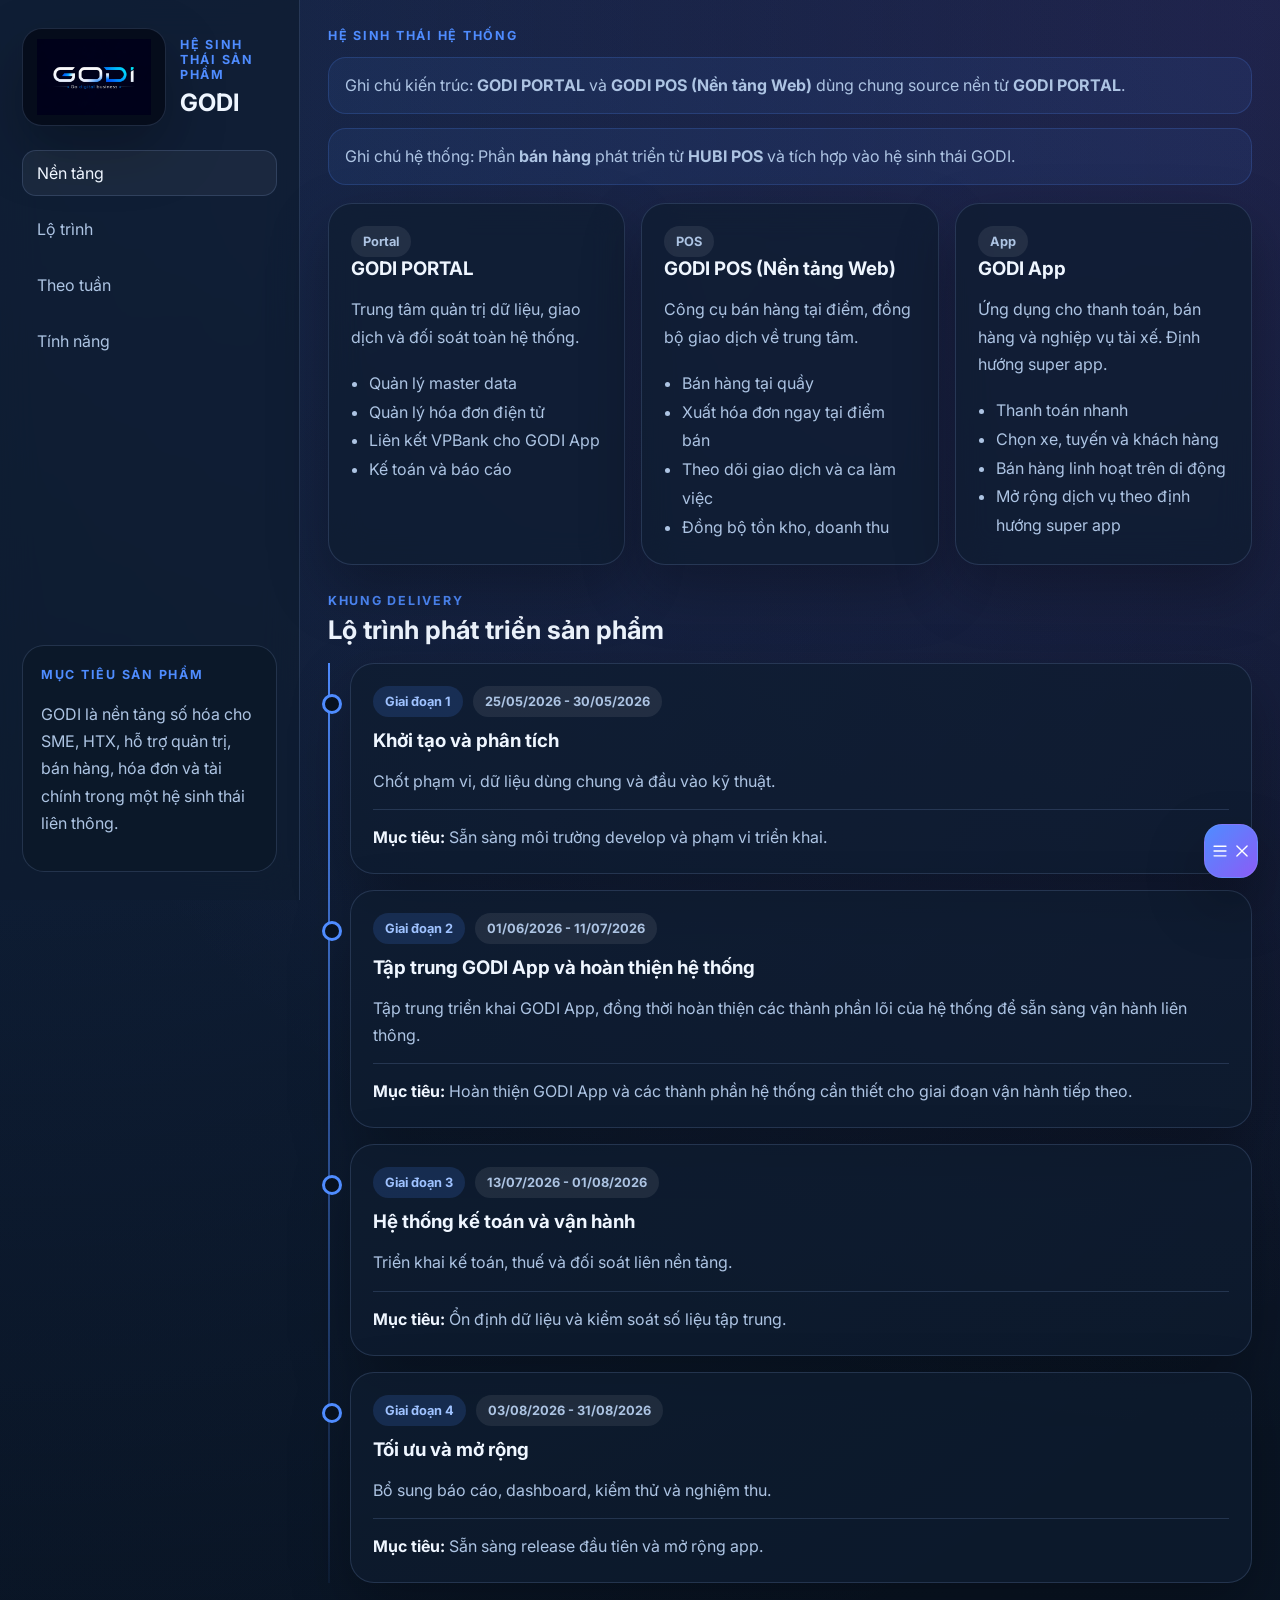
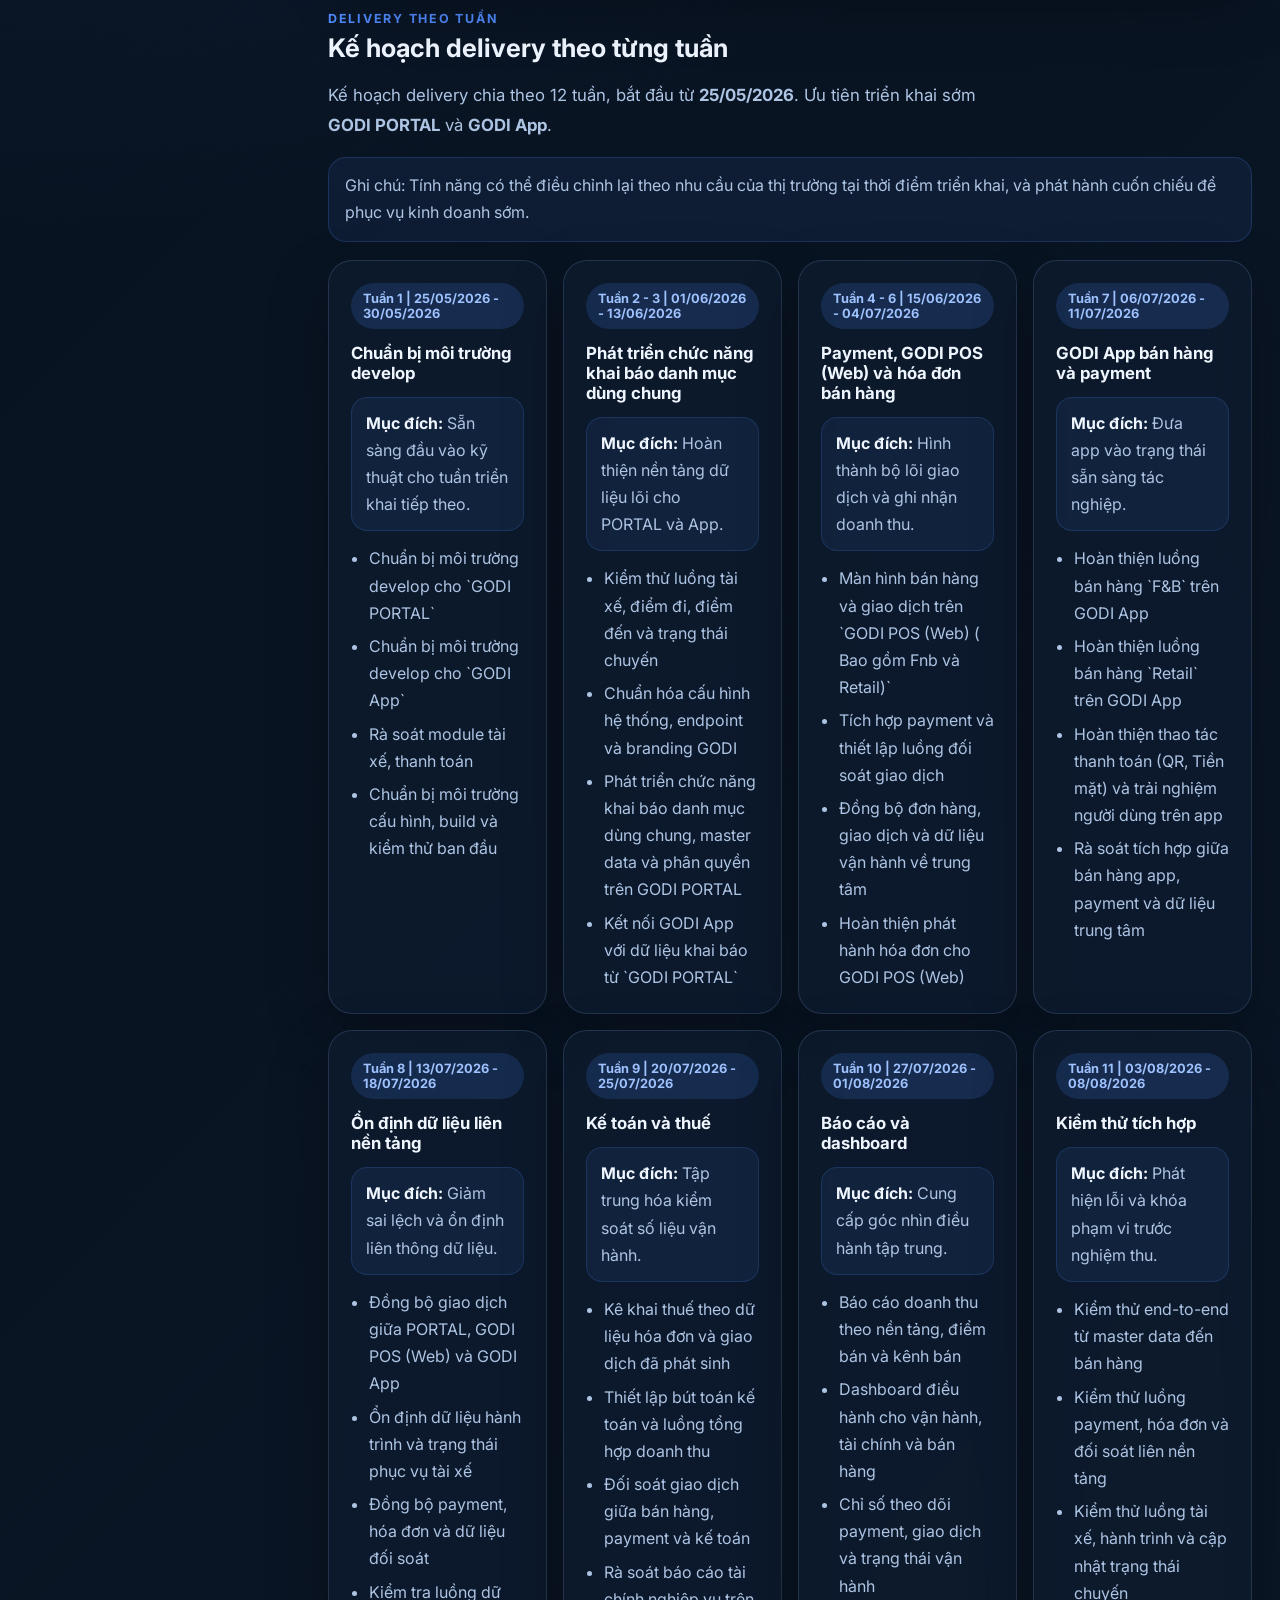
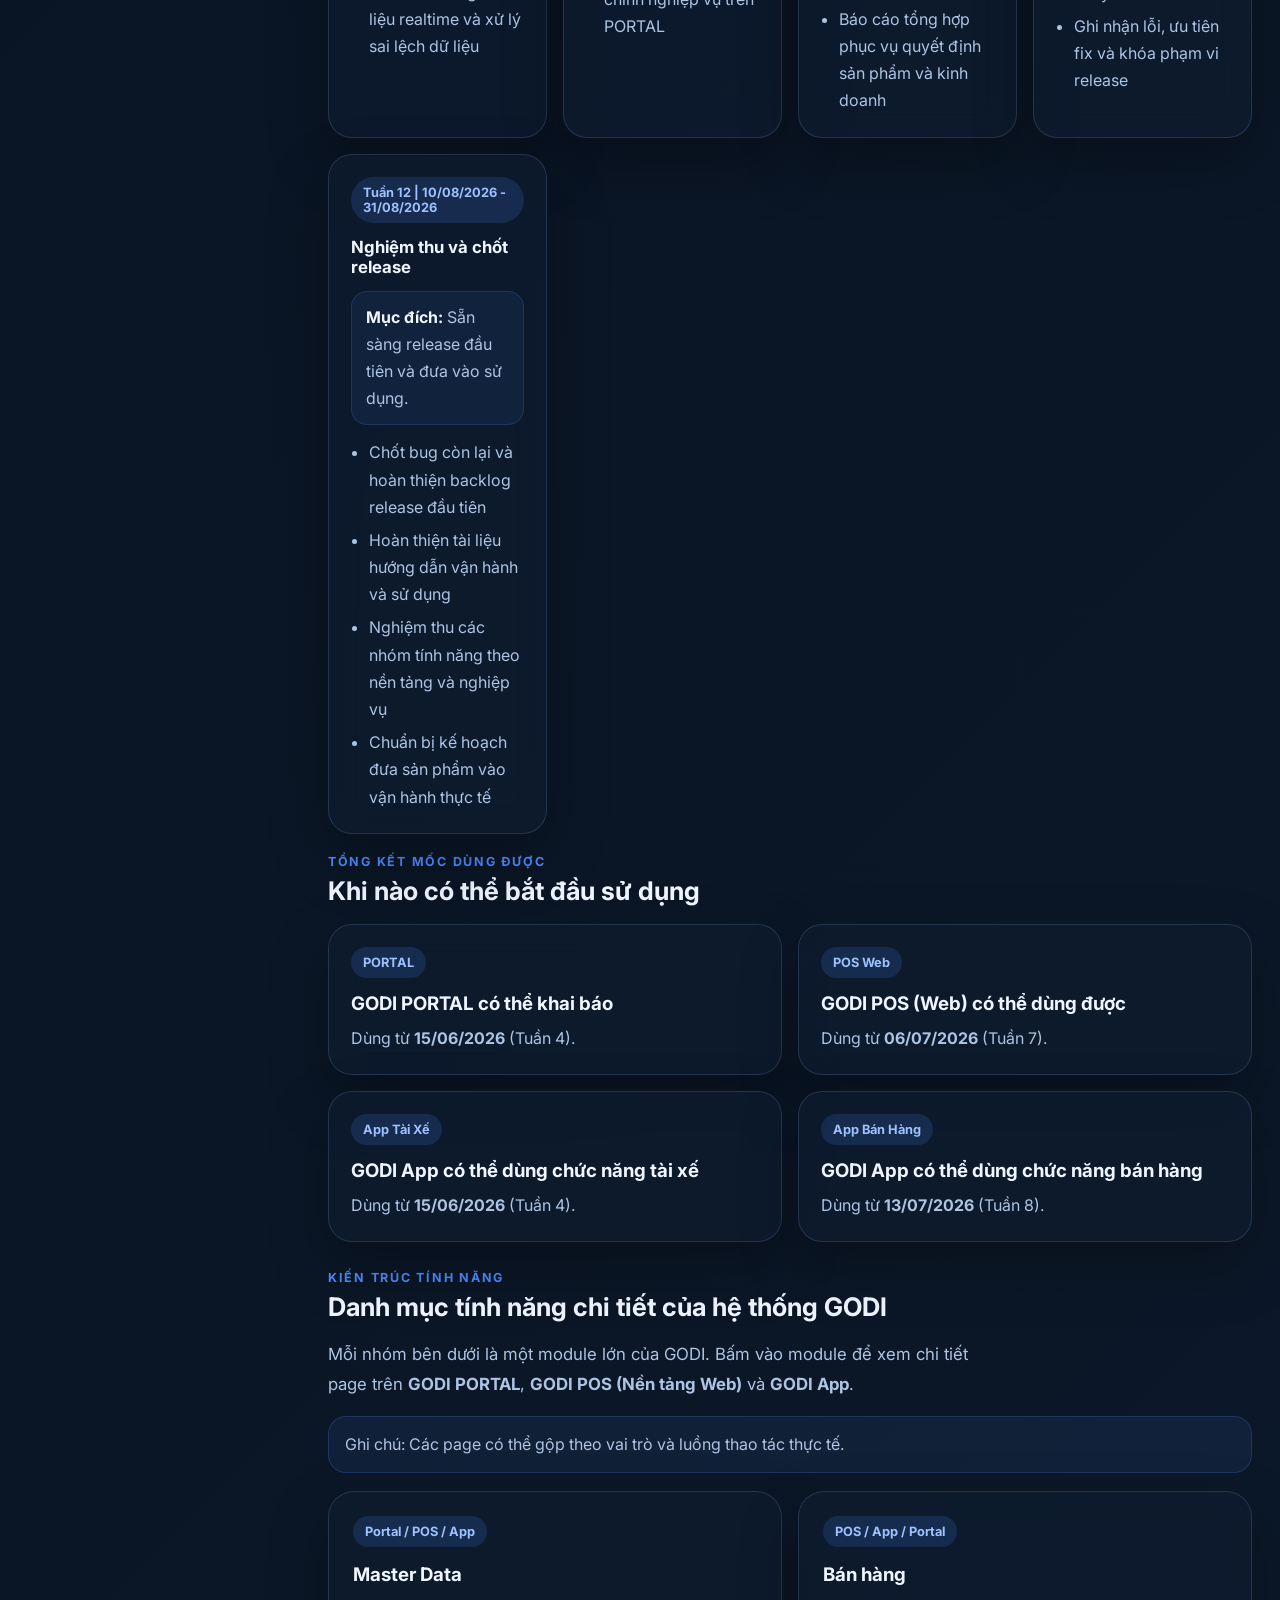
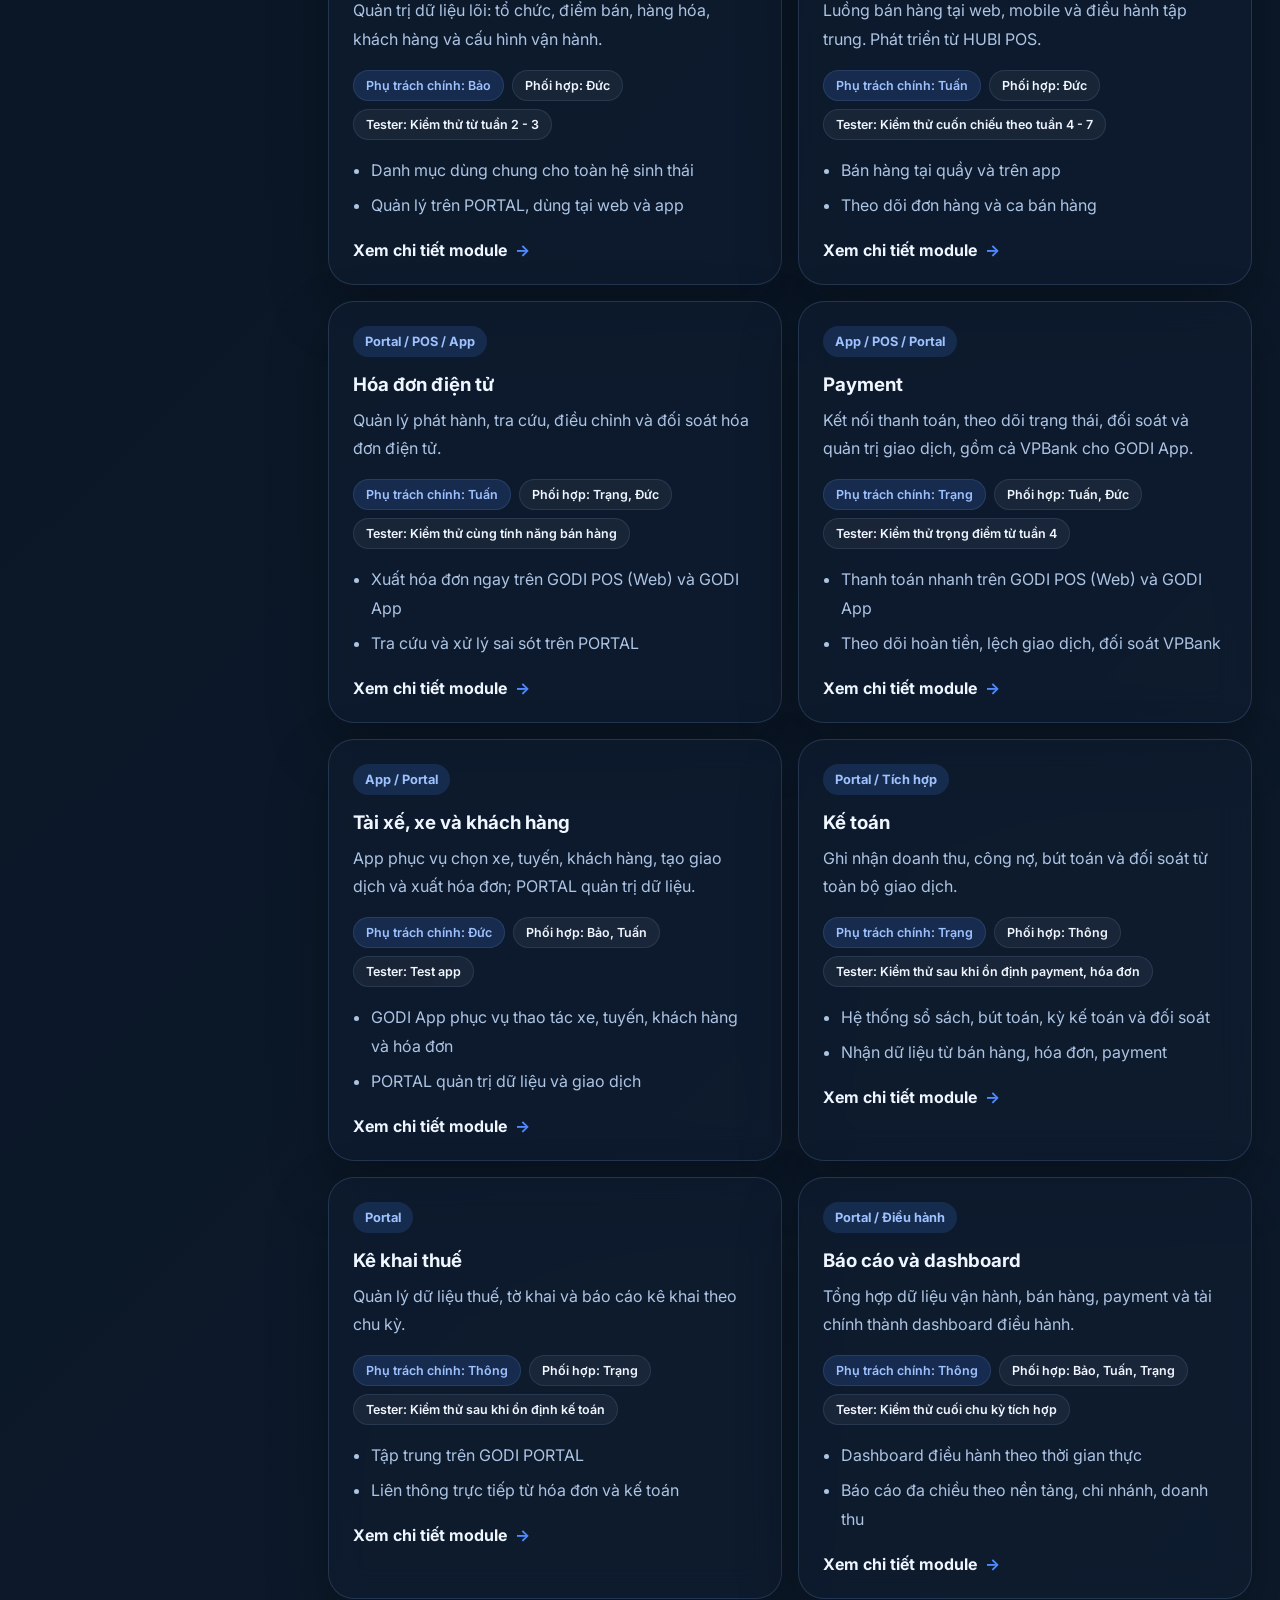
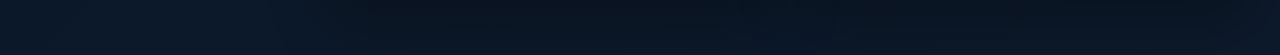
==== commit 70017080: "Add files via upload" ====
--- a/index.html
+++ b/index.html
@@ -278,25 +278,25 @@
           <article class="plan-card glass-card">
             <span class="plan-tag">PORTAL</span>
             <h3>GODI PORTAL có thể khai báo</h3>
-            <p>Từ <strong>Tuần 4</strong>, tương ứng sau ngày <strong>15/06/2026</strong>, sau khi hoàn tất phát triển ở Tuần 2 - 3 và có thêm 1 tuần để rà soát, ổn định.</p>
+            <p>Dùng từ <strong>15/06/2026</strong> (Tuần 4).</p>
           </article>
 
           <article class="plan-card glass-card">
             <span class="plan-tag">POS Web</span>
             <h3>GODI POS (Web) có thể dùng được</h3>
-            <p>Từ <strong>Tuần 7</strong>, tương ứng sau ngày <strong>06/07/2026</strong>, sau khi hoàn tất phát triển ở Tuần 4 - 6 và có thêm 1 tuần để hoàn thiện trước vận hành.</p>
+            <p>Dùng từ <strong>06/07/2026</strong> (Tuần 7).</p>
           </article>
 
           <article class="plan-card glass-card">
             <span class="plan-tag">App Tài Xế</span>
             <h3>GODI App có thể dùng chức năng tài xế</h3>
-            <p>Từ <strong>Tuần 4</strong>, tương ứng sau ngày <strong>15/06/2026</strong>, sau khi hoàn tất cấu hình, dữ liệu dùng chung và có thêm 1 tuần để ổn định luồng tài xế.</p>
+            <p>Dùng từ <strong>15/06/2026</strong> (Tuần 4).</p>
           </article>
 
           <article class="plan-card glass-card">
             <span class="plan-tag">App Bán Hàng</span>
             <h3>GODI App có thể dùng chức năng bán hàng</h3>
-            <p>Từ <strong>Tuần 8</strong>, tương ứng sau ngày <strong>13/07/2026</strong>, sau khi hoàn tất phát triển ở Tuần 7 và có thêm 1 tuần để hoàn thiện, tích hợp.</p>
+            <p>Dùng từ <strong>13/07/2026</strong> (Tuần 8).</p>
           </article>
         </div>
       </section>
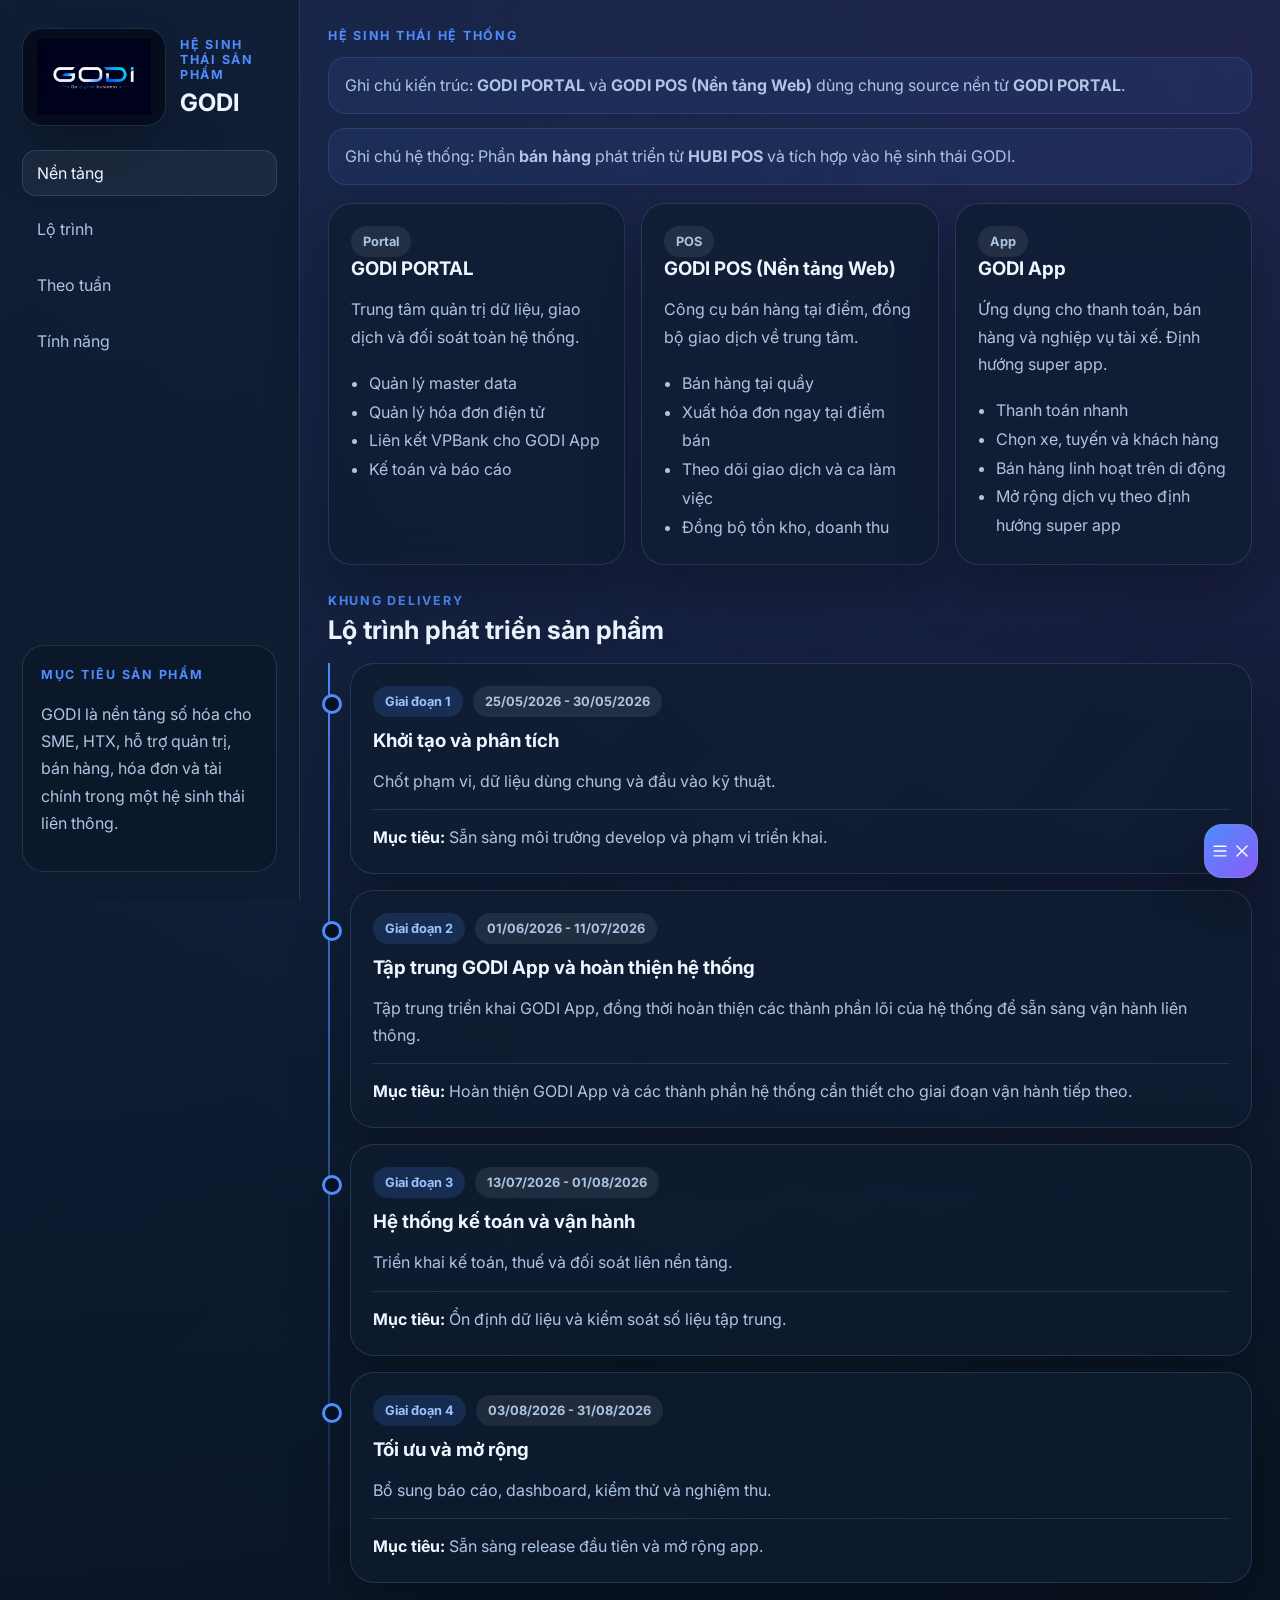
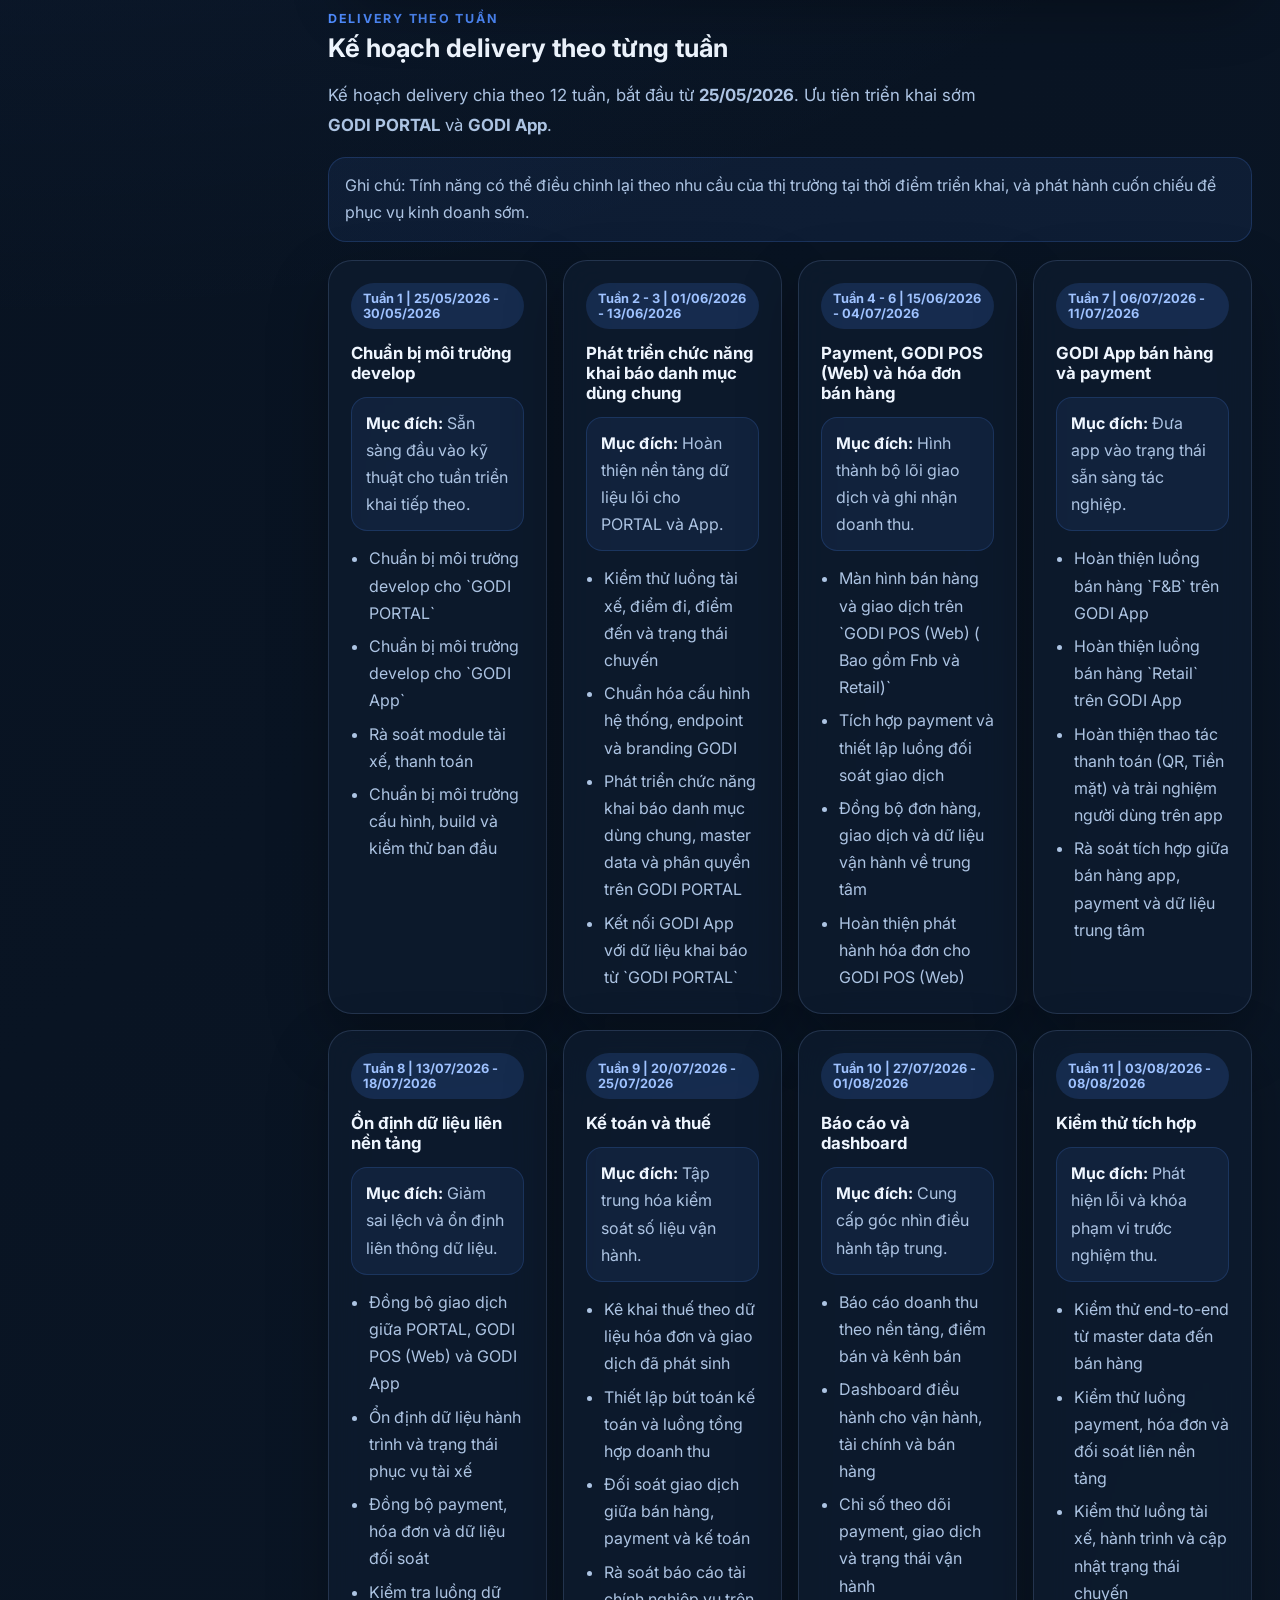
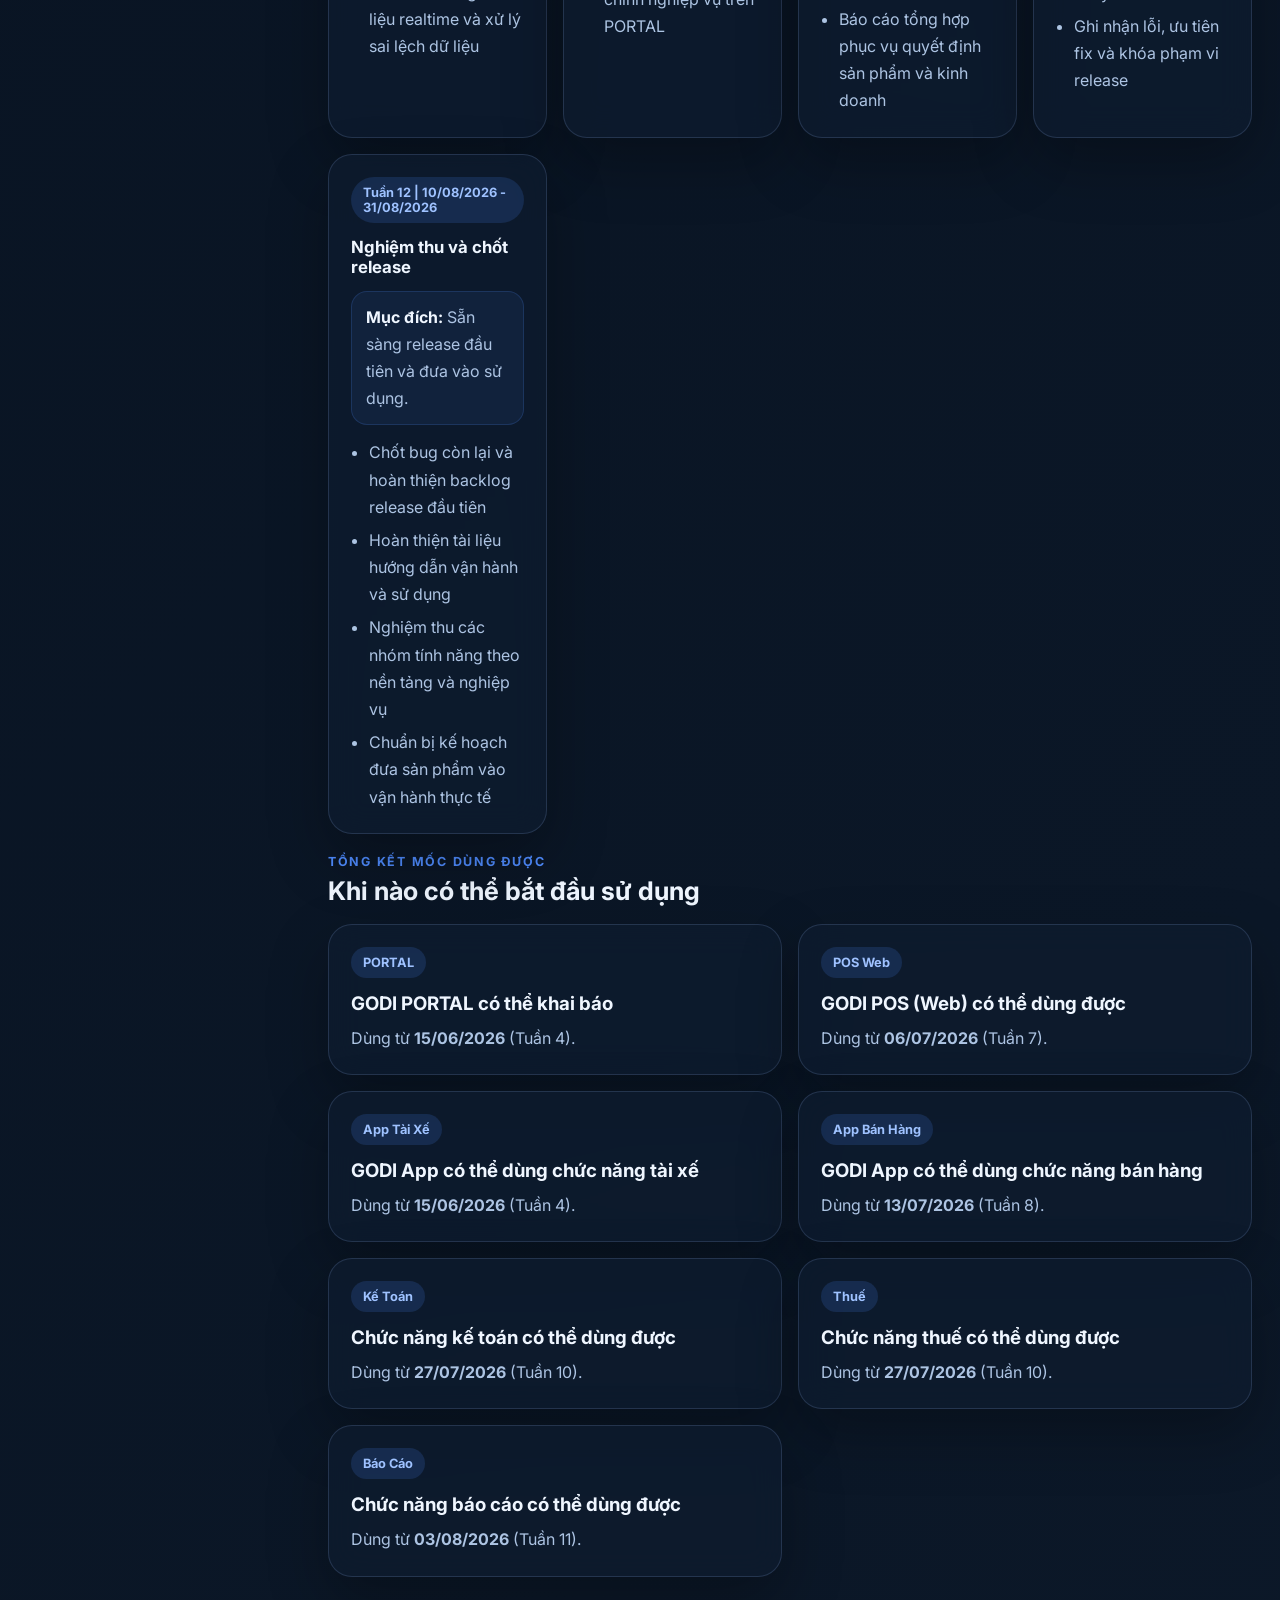
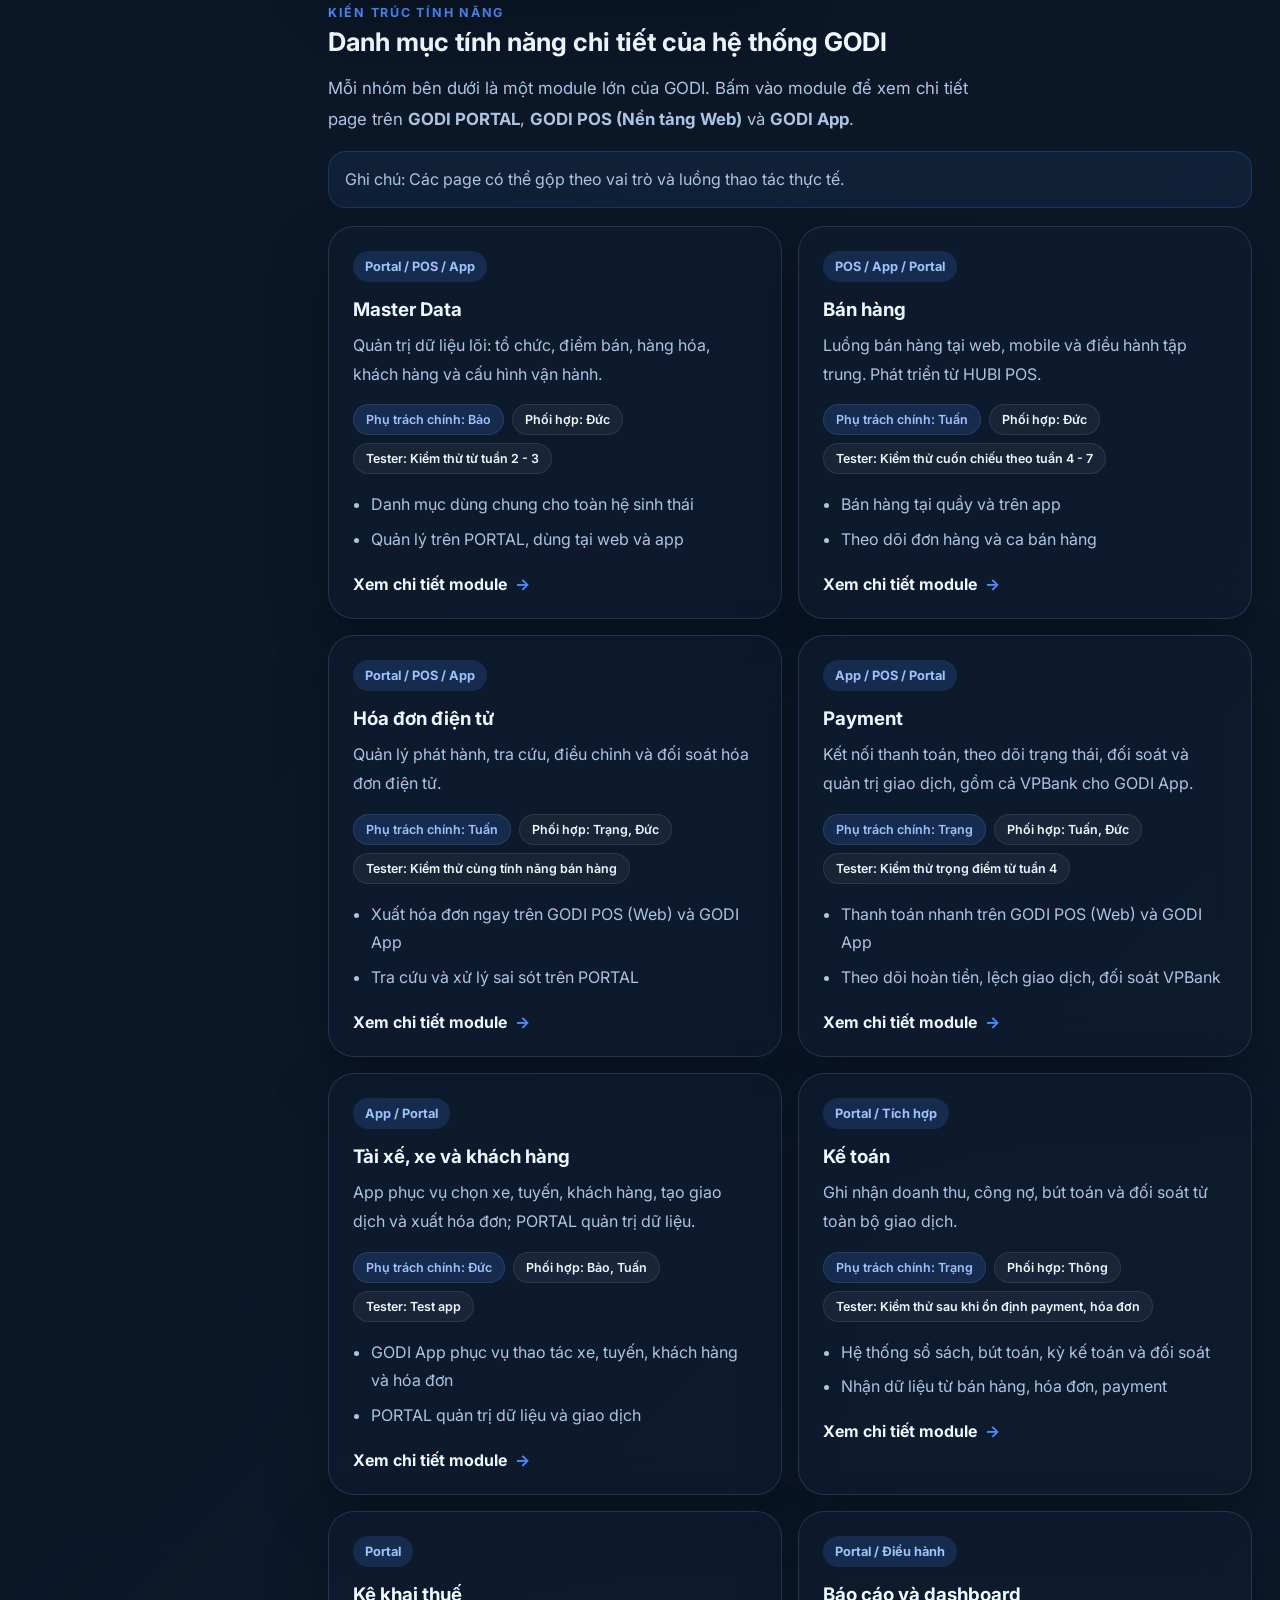
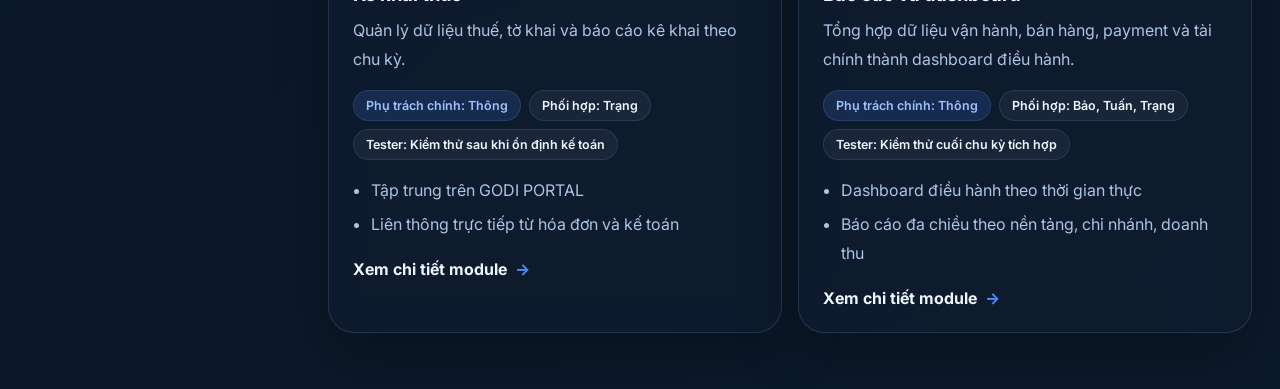
==== commit 9c28ef5c: "Add files via upload" ====
--- a/index.html
+++ b/index.html
@@ -297,6 +297,24 @@
             <span class="plan-tag">App Bán Hàng</span>
             <h3>GODI App có thể dùng chức năng bán hàng</h3>
             <p>Dùng từ <strong>13/07/2026</strong> (Tuần 8).</p>
+          </article>
+
+          <article class="plan-card glass-card">
+            <span class="plan-tag">Kế Toán</span>
+            <h3>Chức năng kế toán có thể dùng được</h3>
+            <p>Dùng từ <strong>27/07/2026</strong> (Tuần 10).</p>
+          </article>
+
+          <article class="plan-card glass-card">
+            <span class="plan-tag">Thuế</span>
+            <h3>Chức năng thuế có thể dùng được</h3>
+            <p>Dùng từ <strong>27/07/2026</strong> (Tuần 10).</p>
+          </article>
+
+          <article class="plan-card glass-card">
+            <span class="plan-tag">Báo Cáo</span>
+            <h3>Chức năng báo cáo có thể dùng được</h3>
+            <p>Dùng từ <strong>03/08/2026</strong> (Tuần 11).</p>
           </article>
         </div>
       </section>
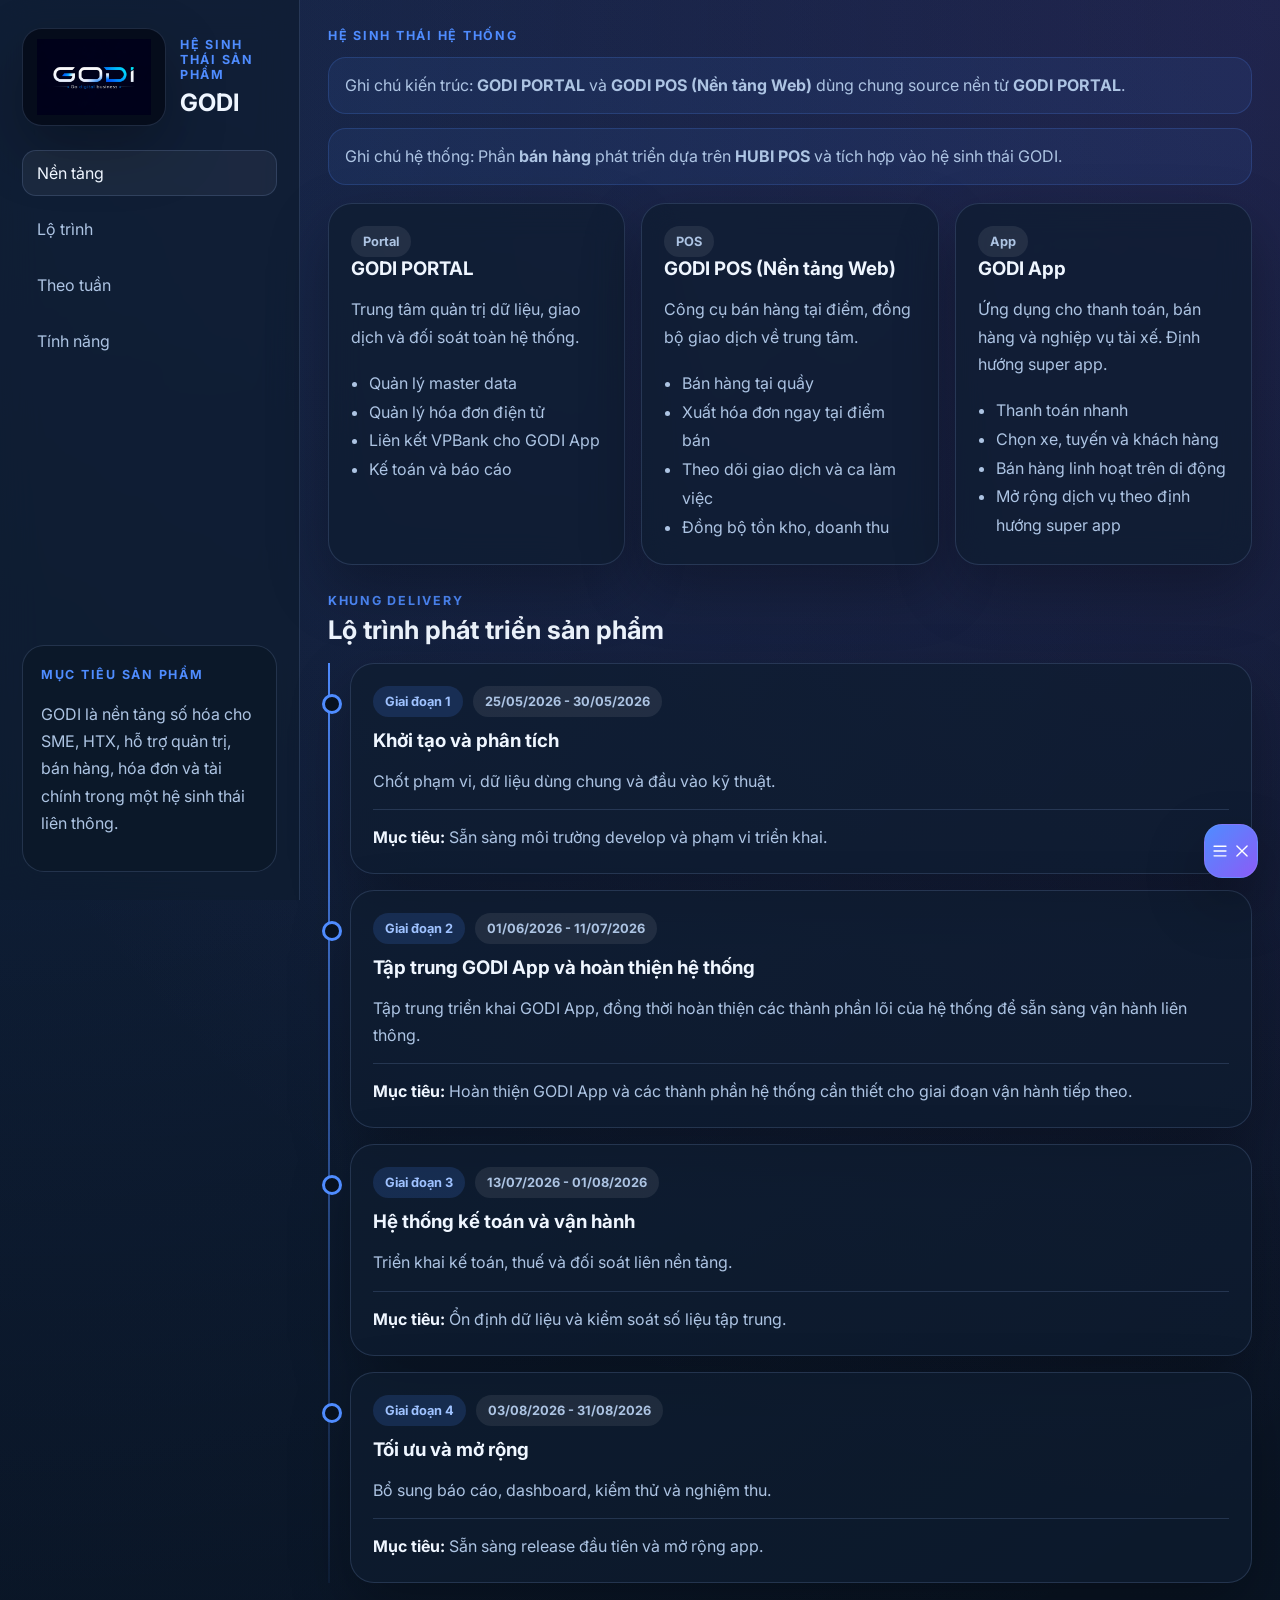
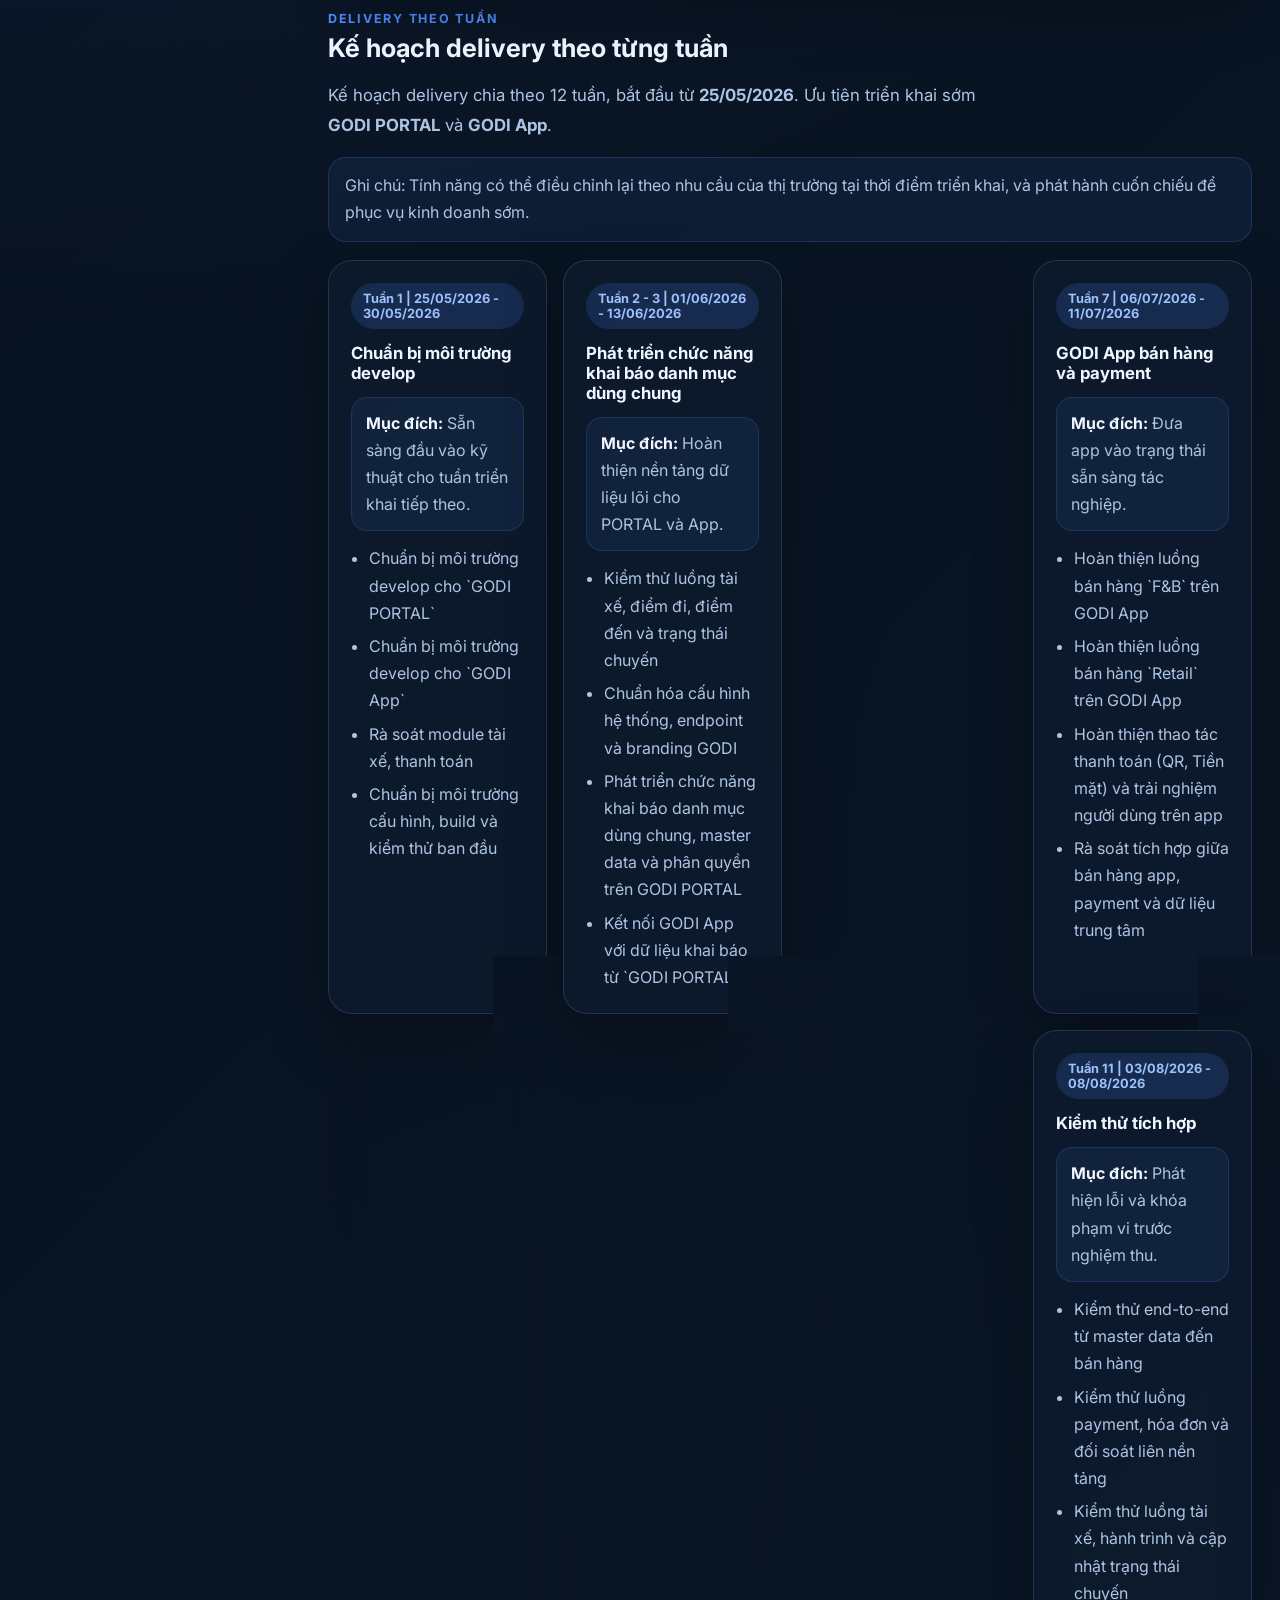
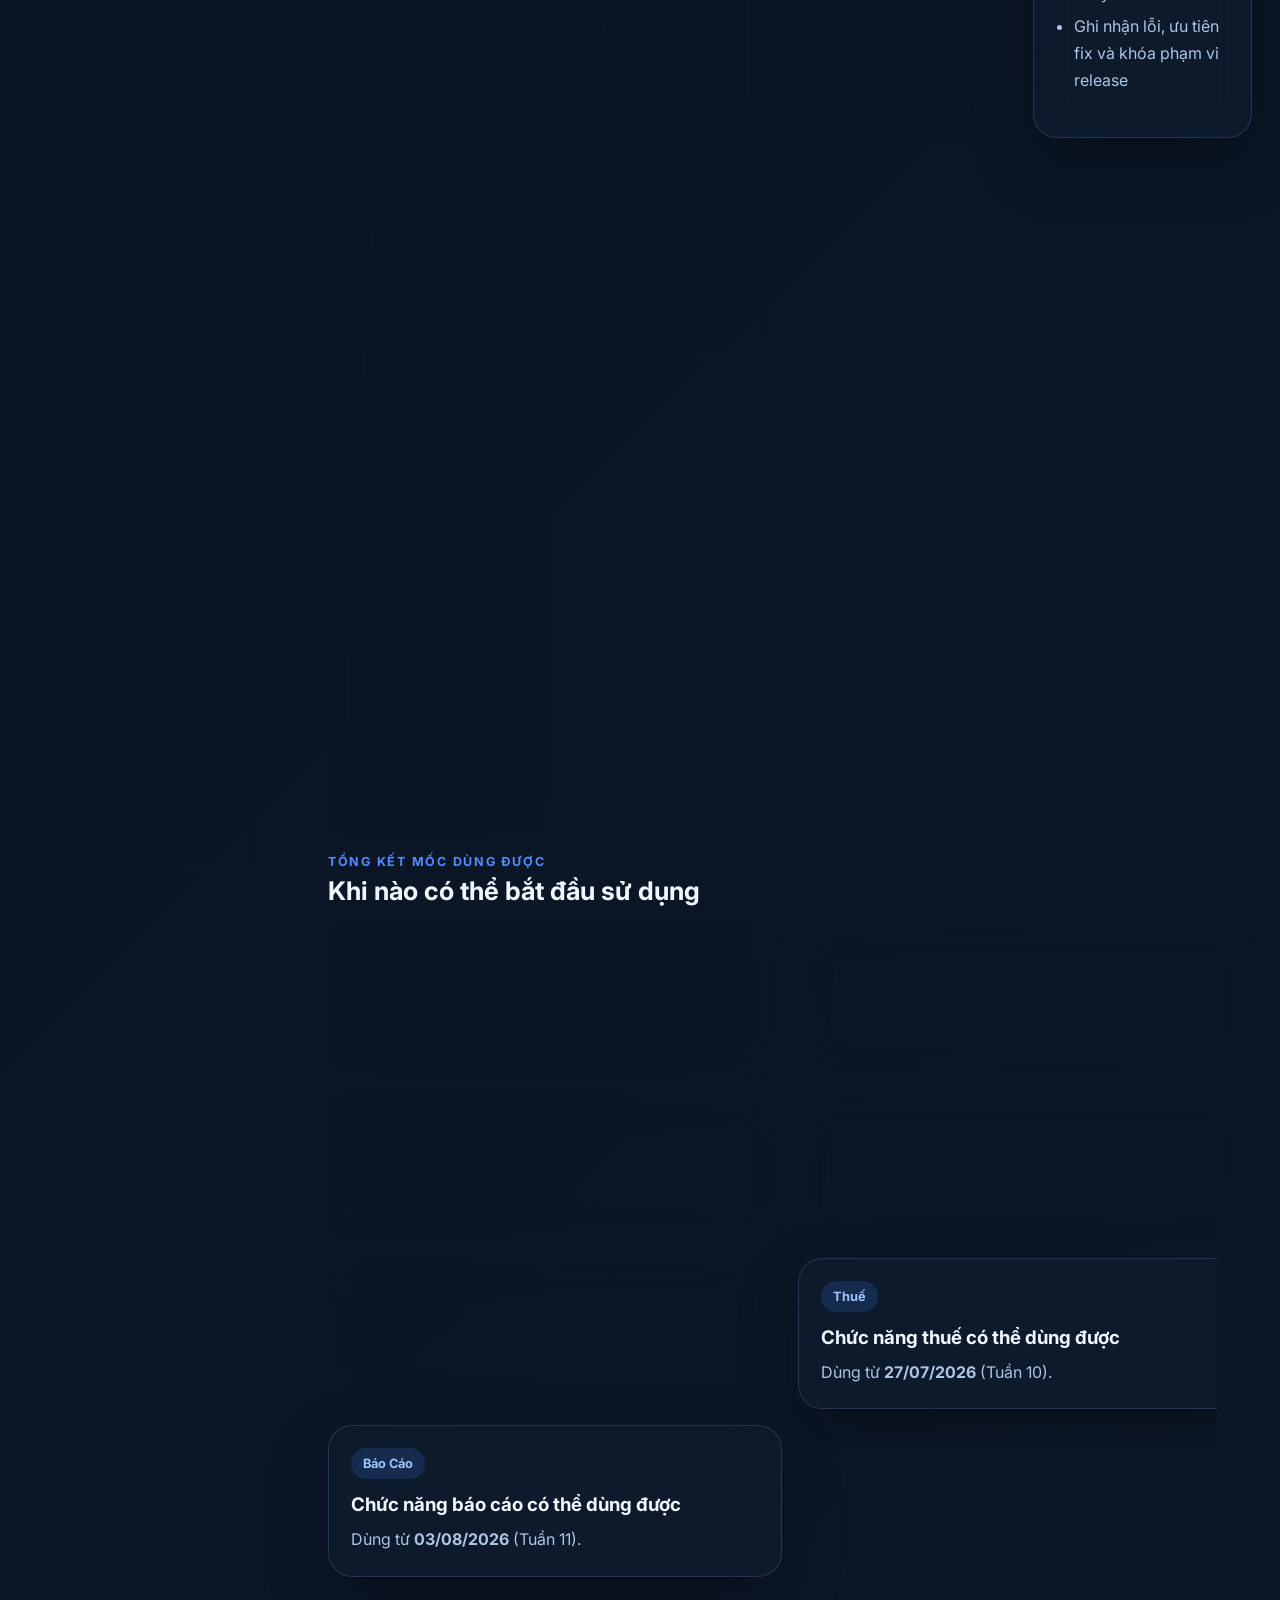
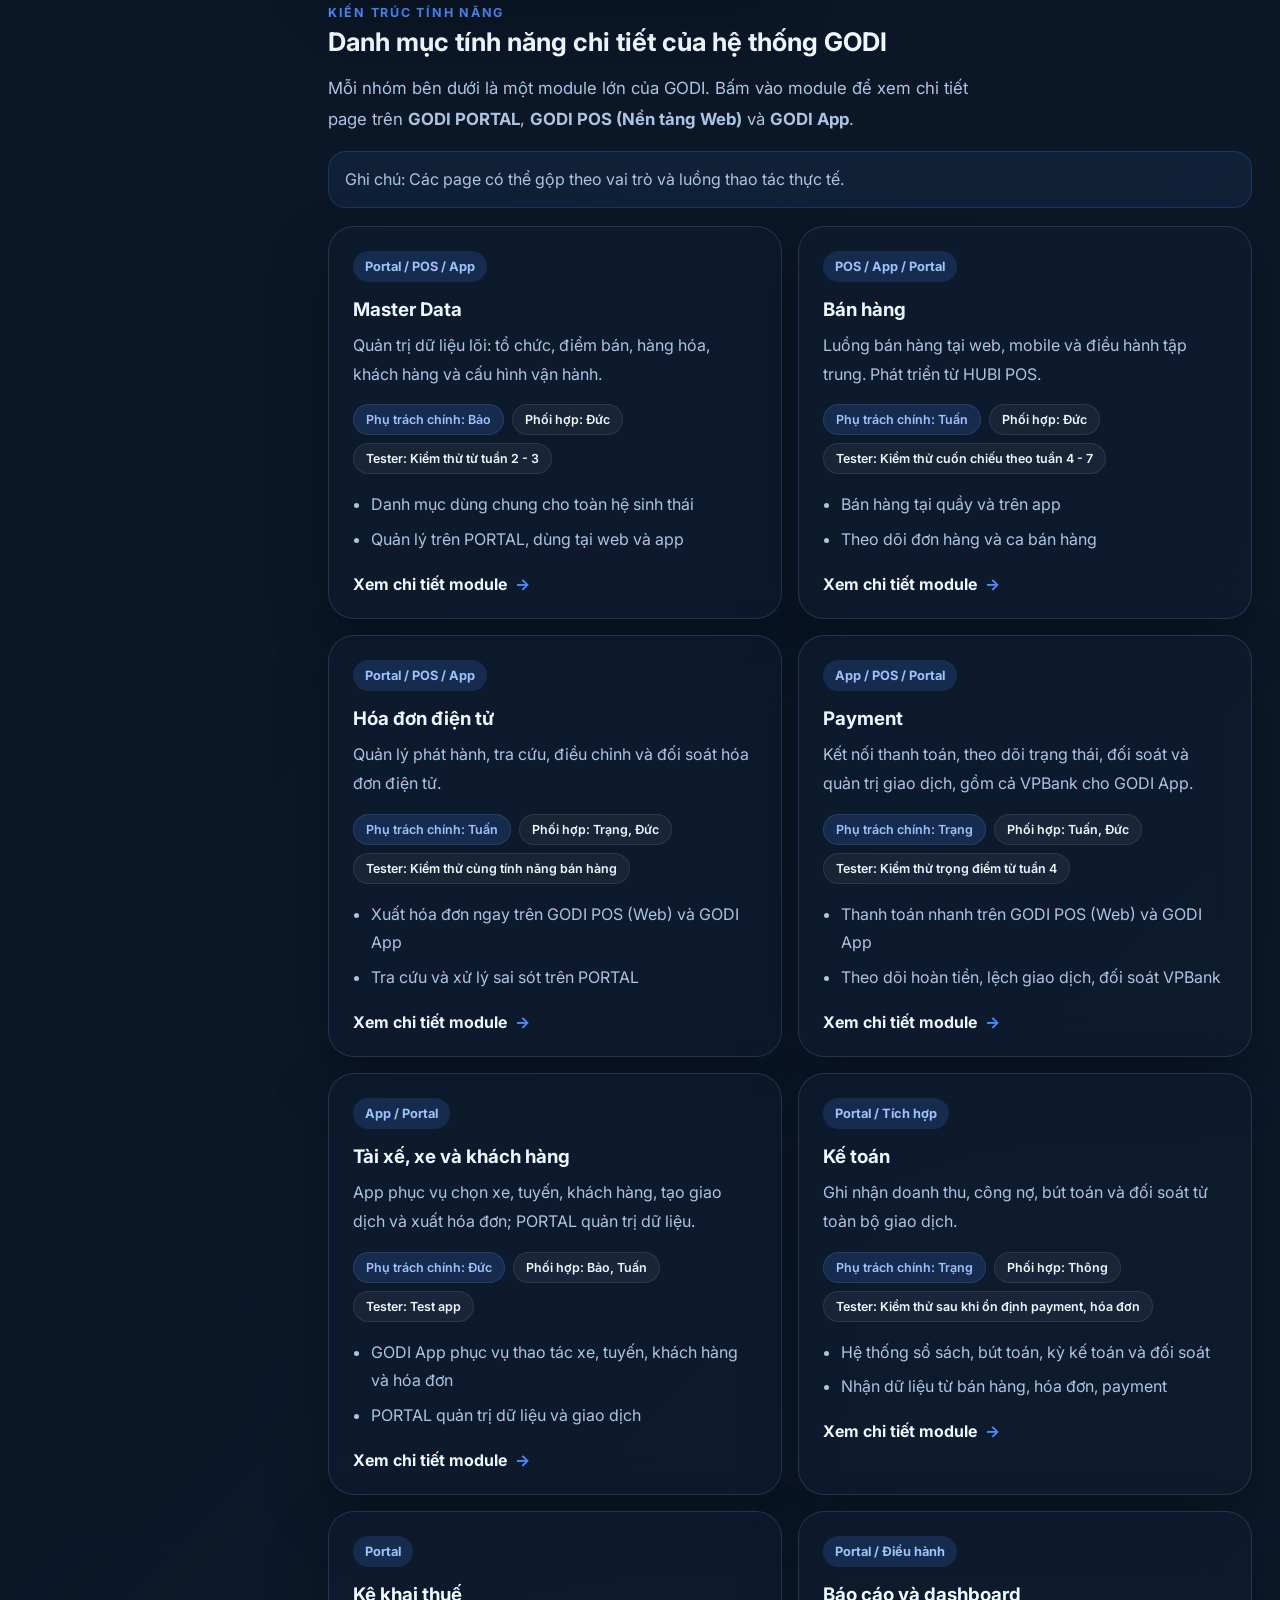
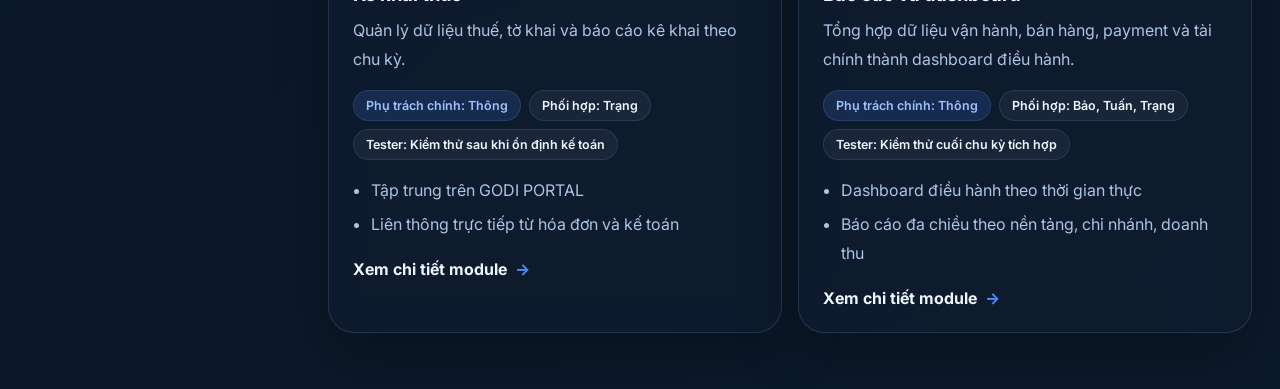
==== commit c8fd1866: "Add files via upload" ====
--- a/index.html
+++ b/index.html
@@ -62,7 +62,7 @@
             Ghi chú kiến trúc: <strong>GODI PORTAL</strong> và <strong>GODI POS (Nền tảng Web)</strong> dùng chung source nền từ <strong>GODI PORTAL</strong>.
           </p>
           <p class="timeline-note">
-            Ghi chú hệ thống: Phần <strong>bán hàng</strong> phát triển từ <strong>HUBI POS</strong> và tích hợp vào hệ sinh thái GODI.
+            Ghi chú hệ thống: Phần <strong>bán hàng</strong> phát triển dựa trên <strong>HUBI POS</strong> và tích hợp vào hệ sinh thái GODI.
           </p>
         </div>
 
